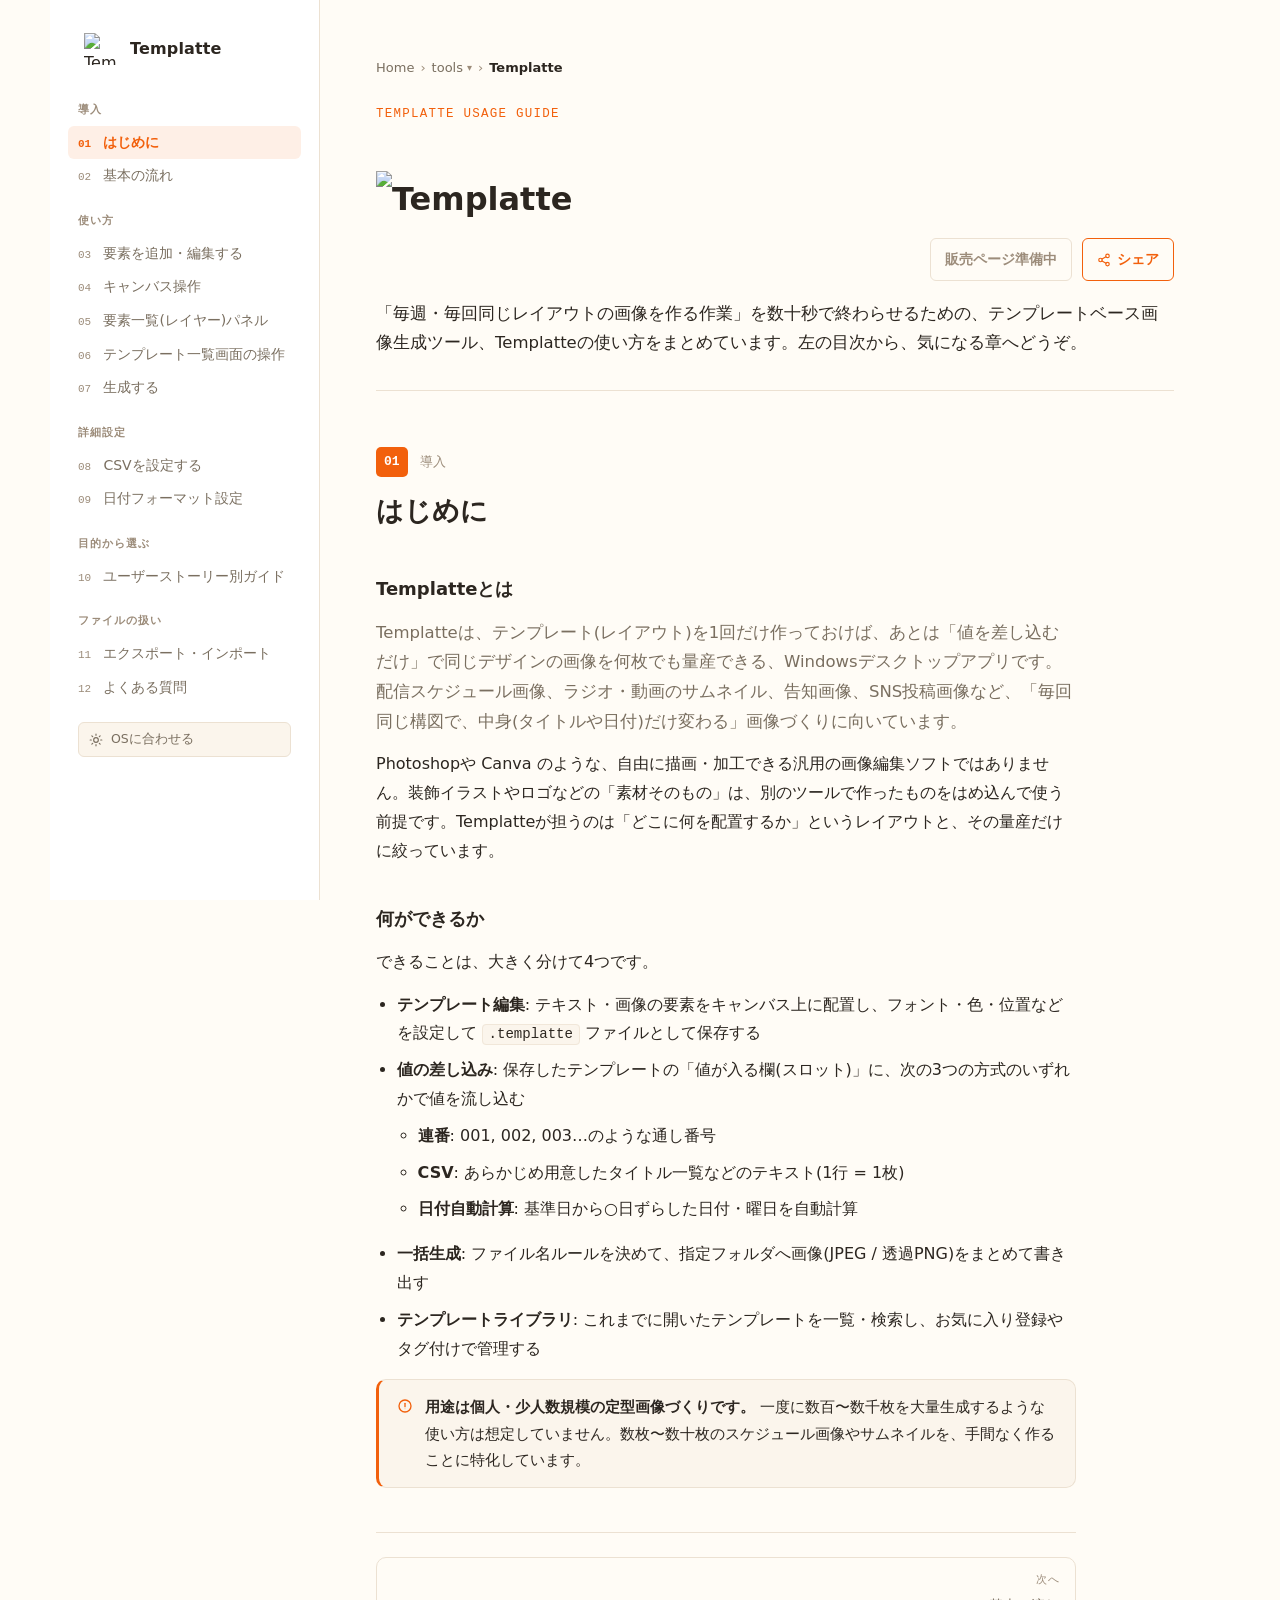
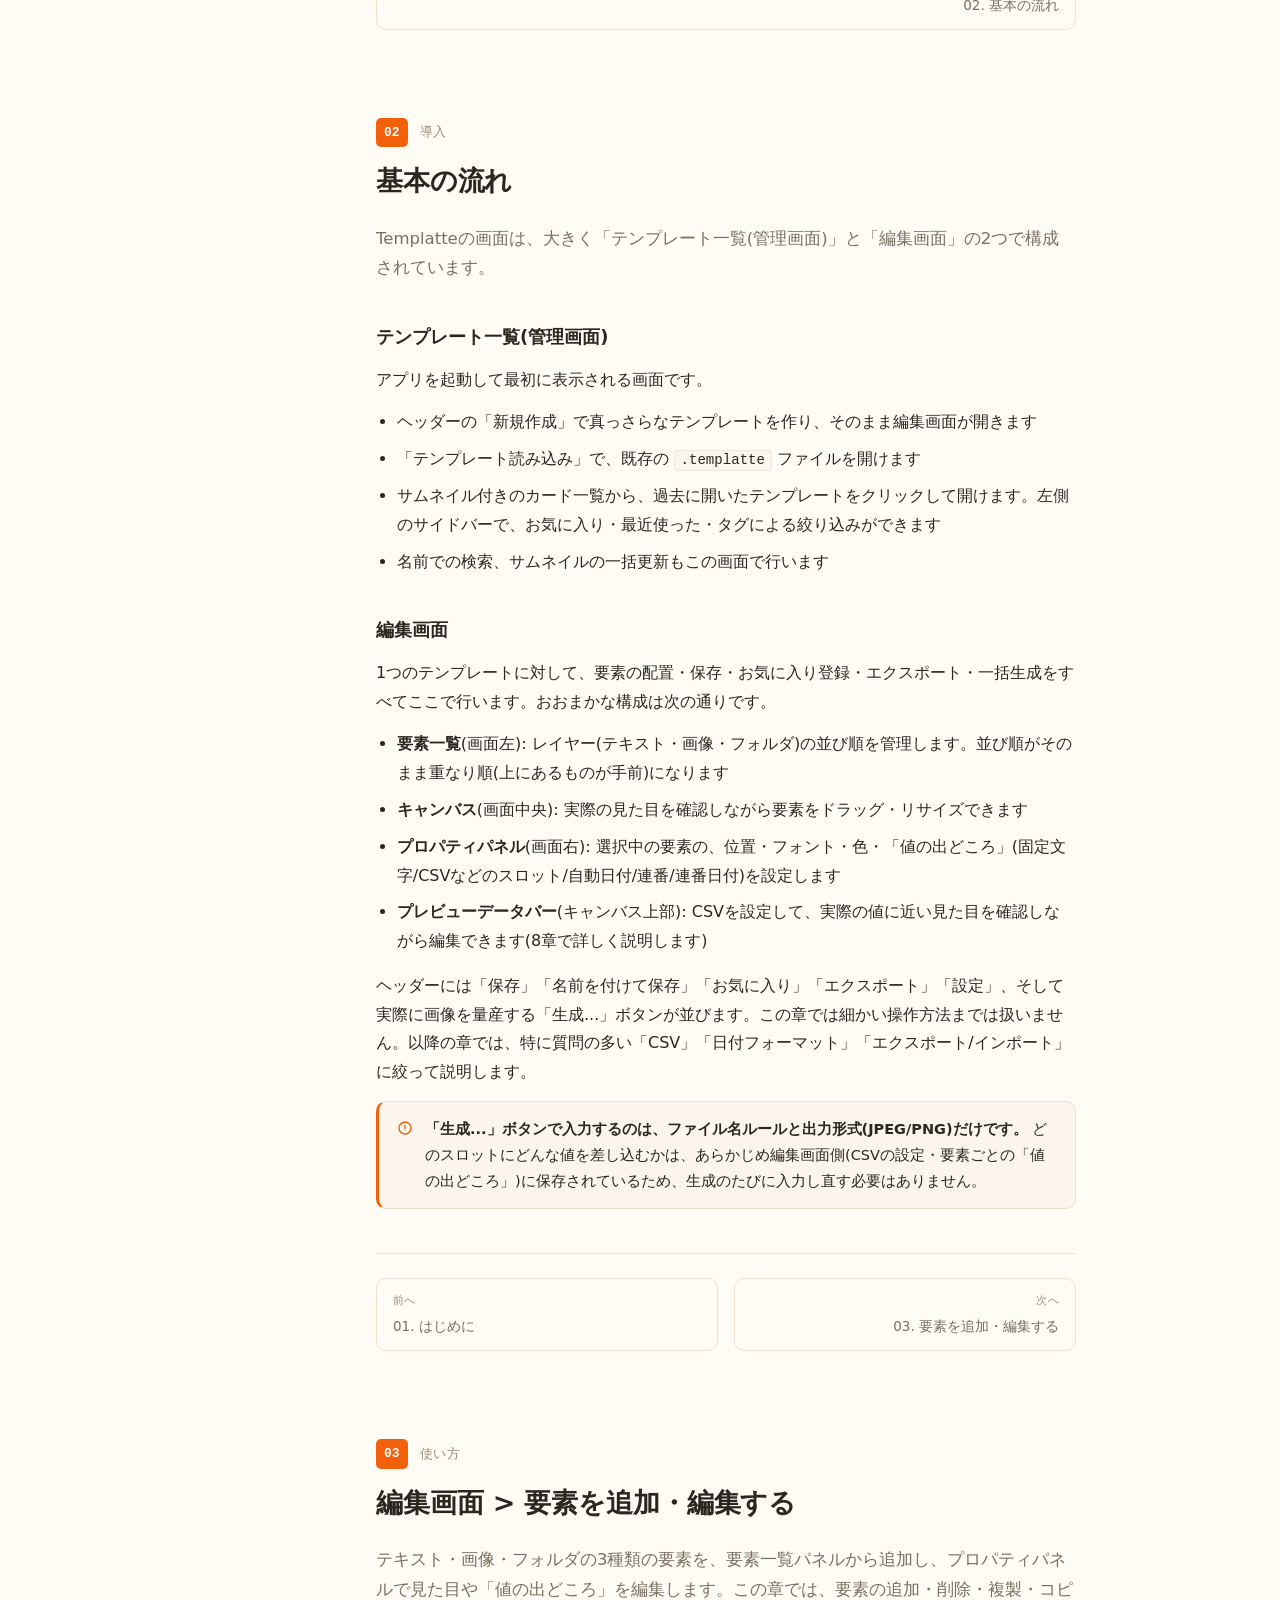
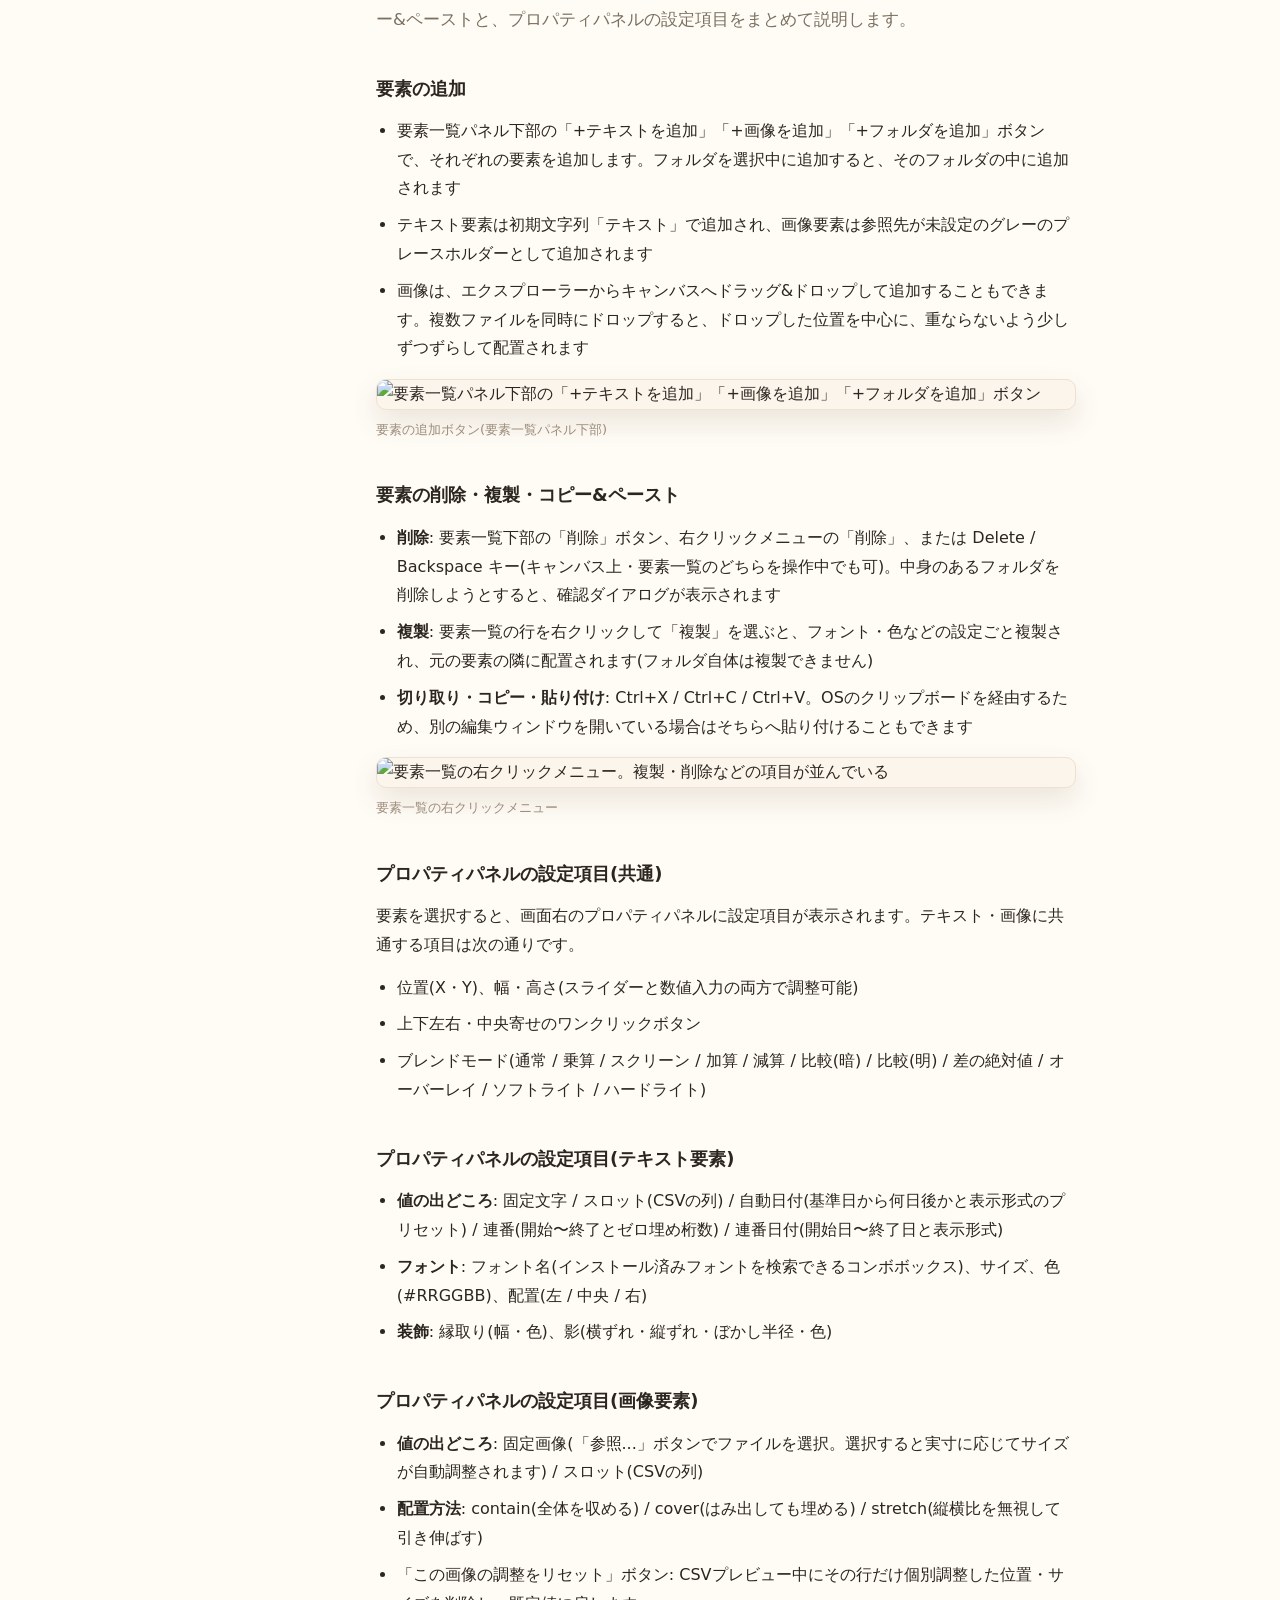
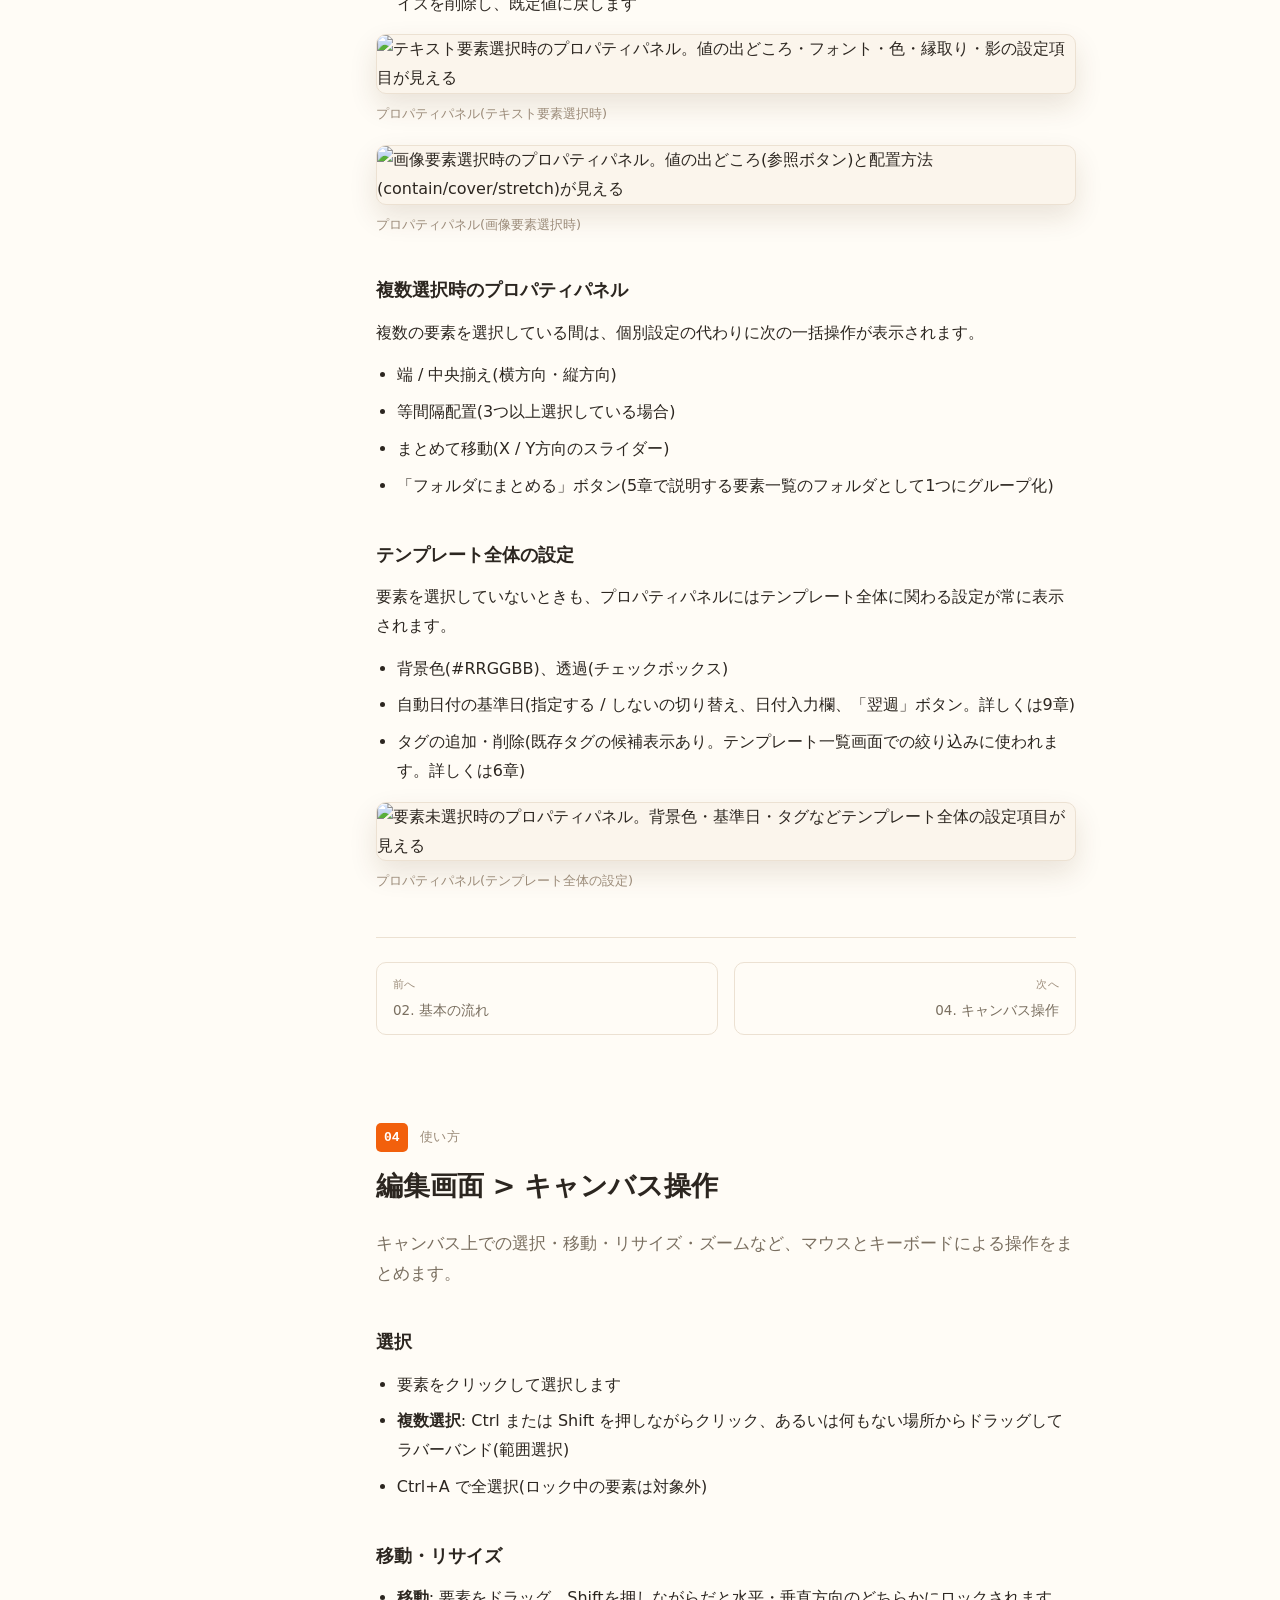
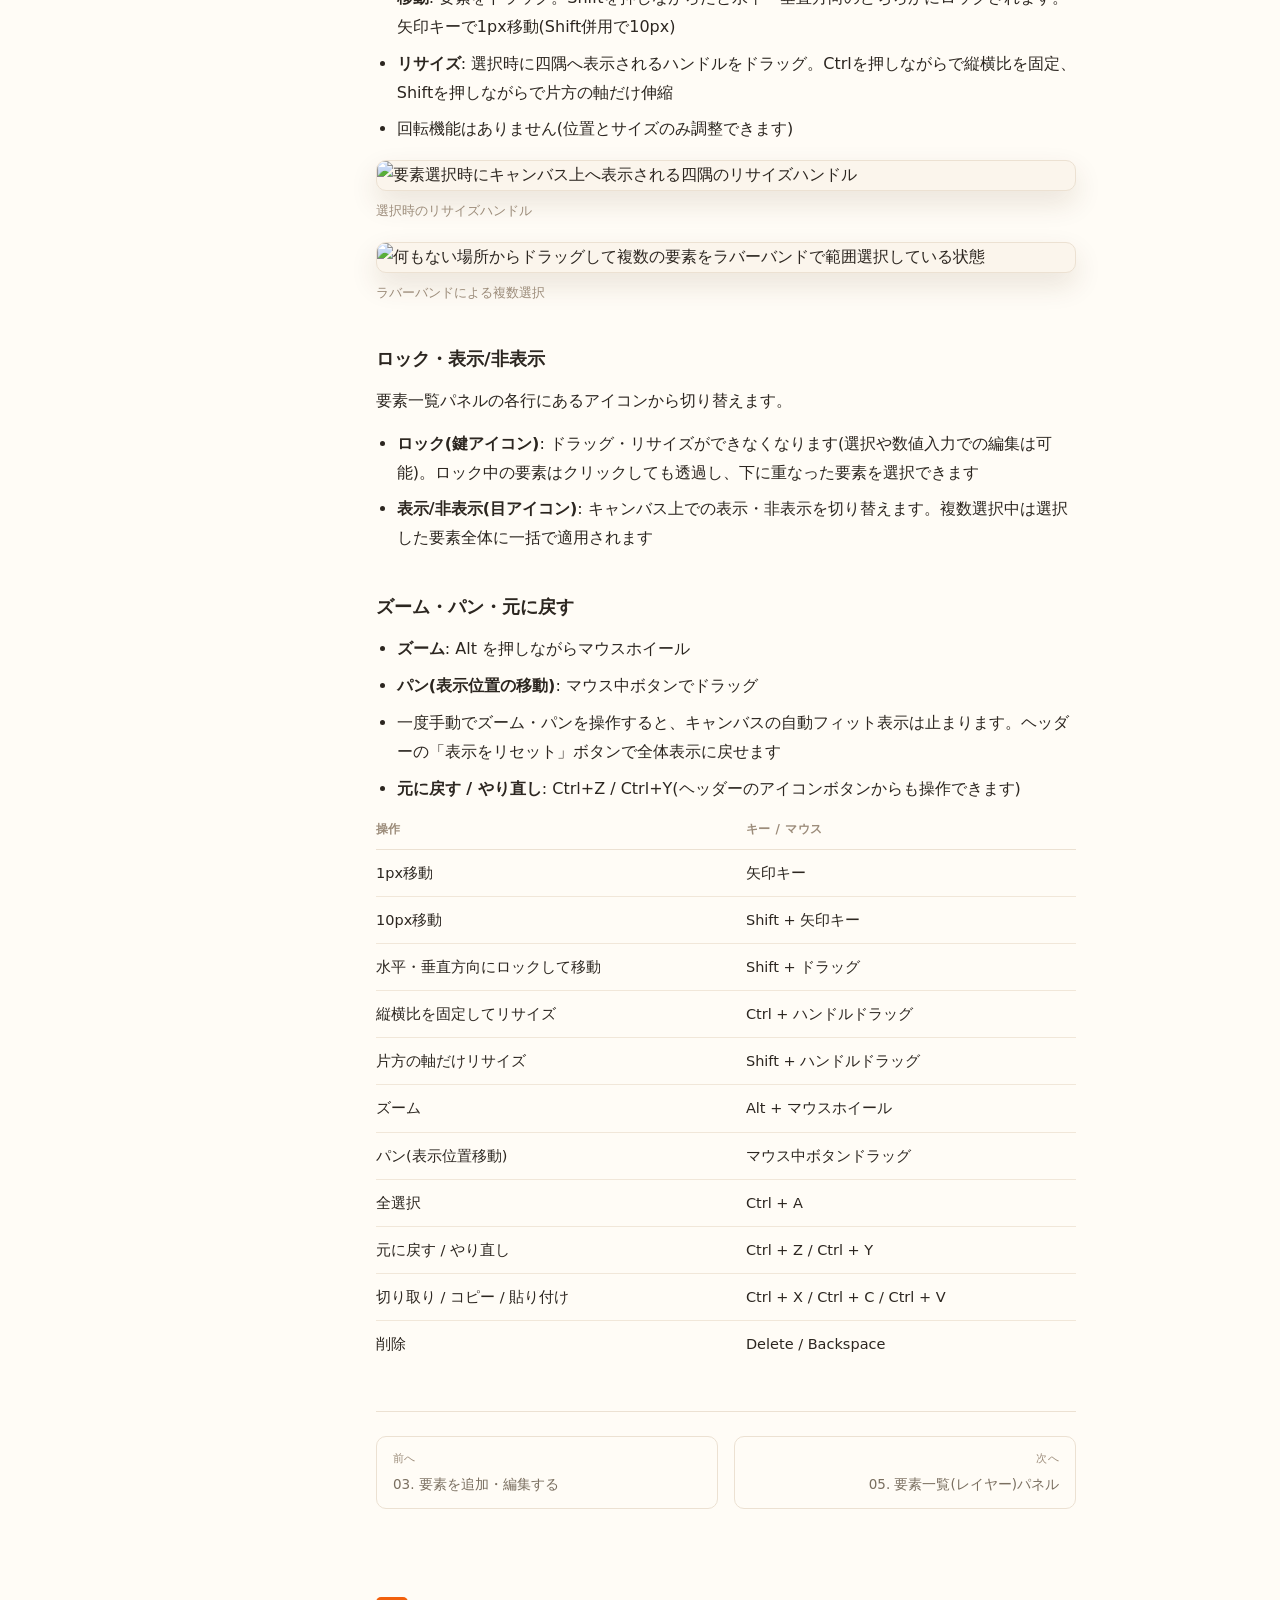
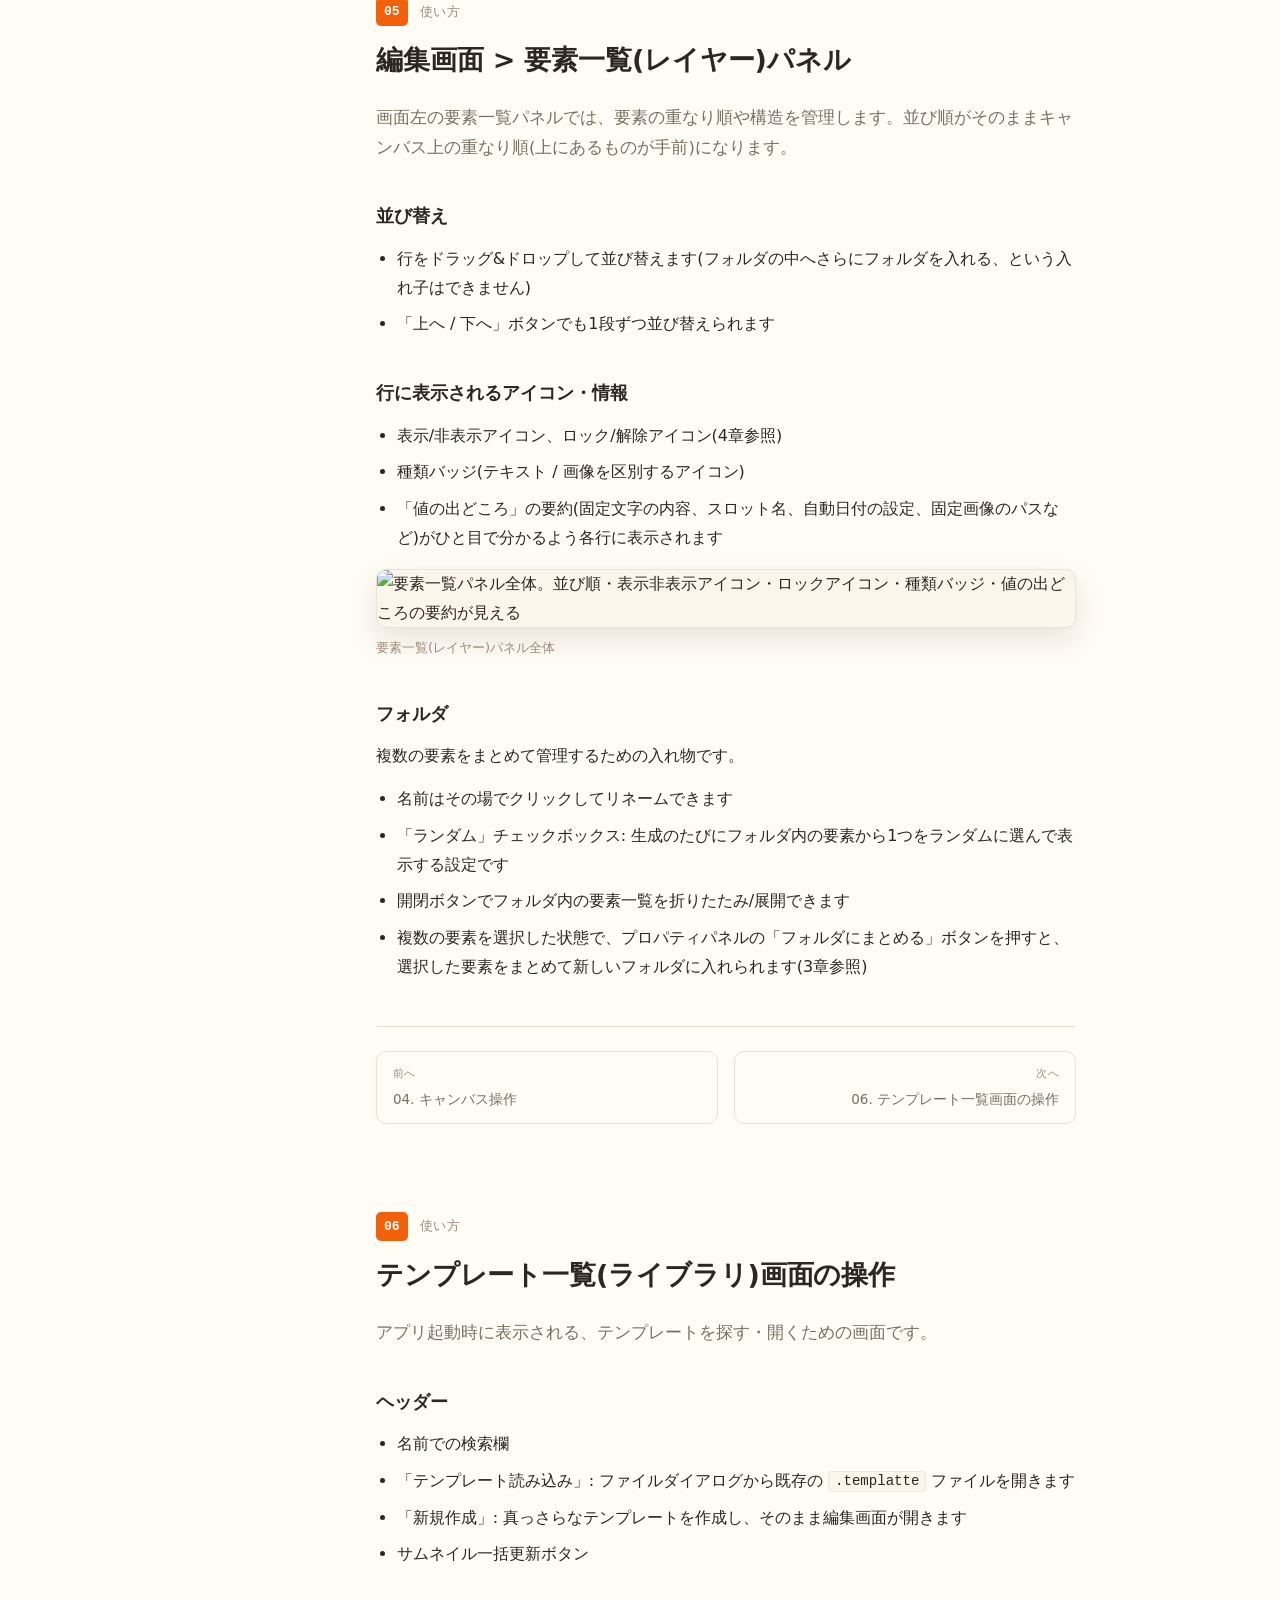
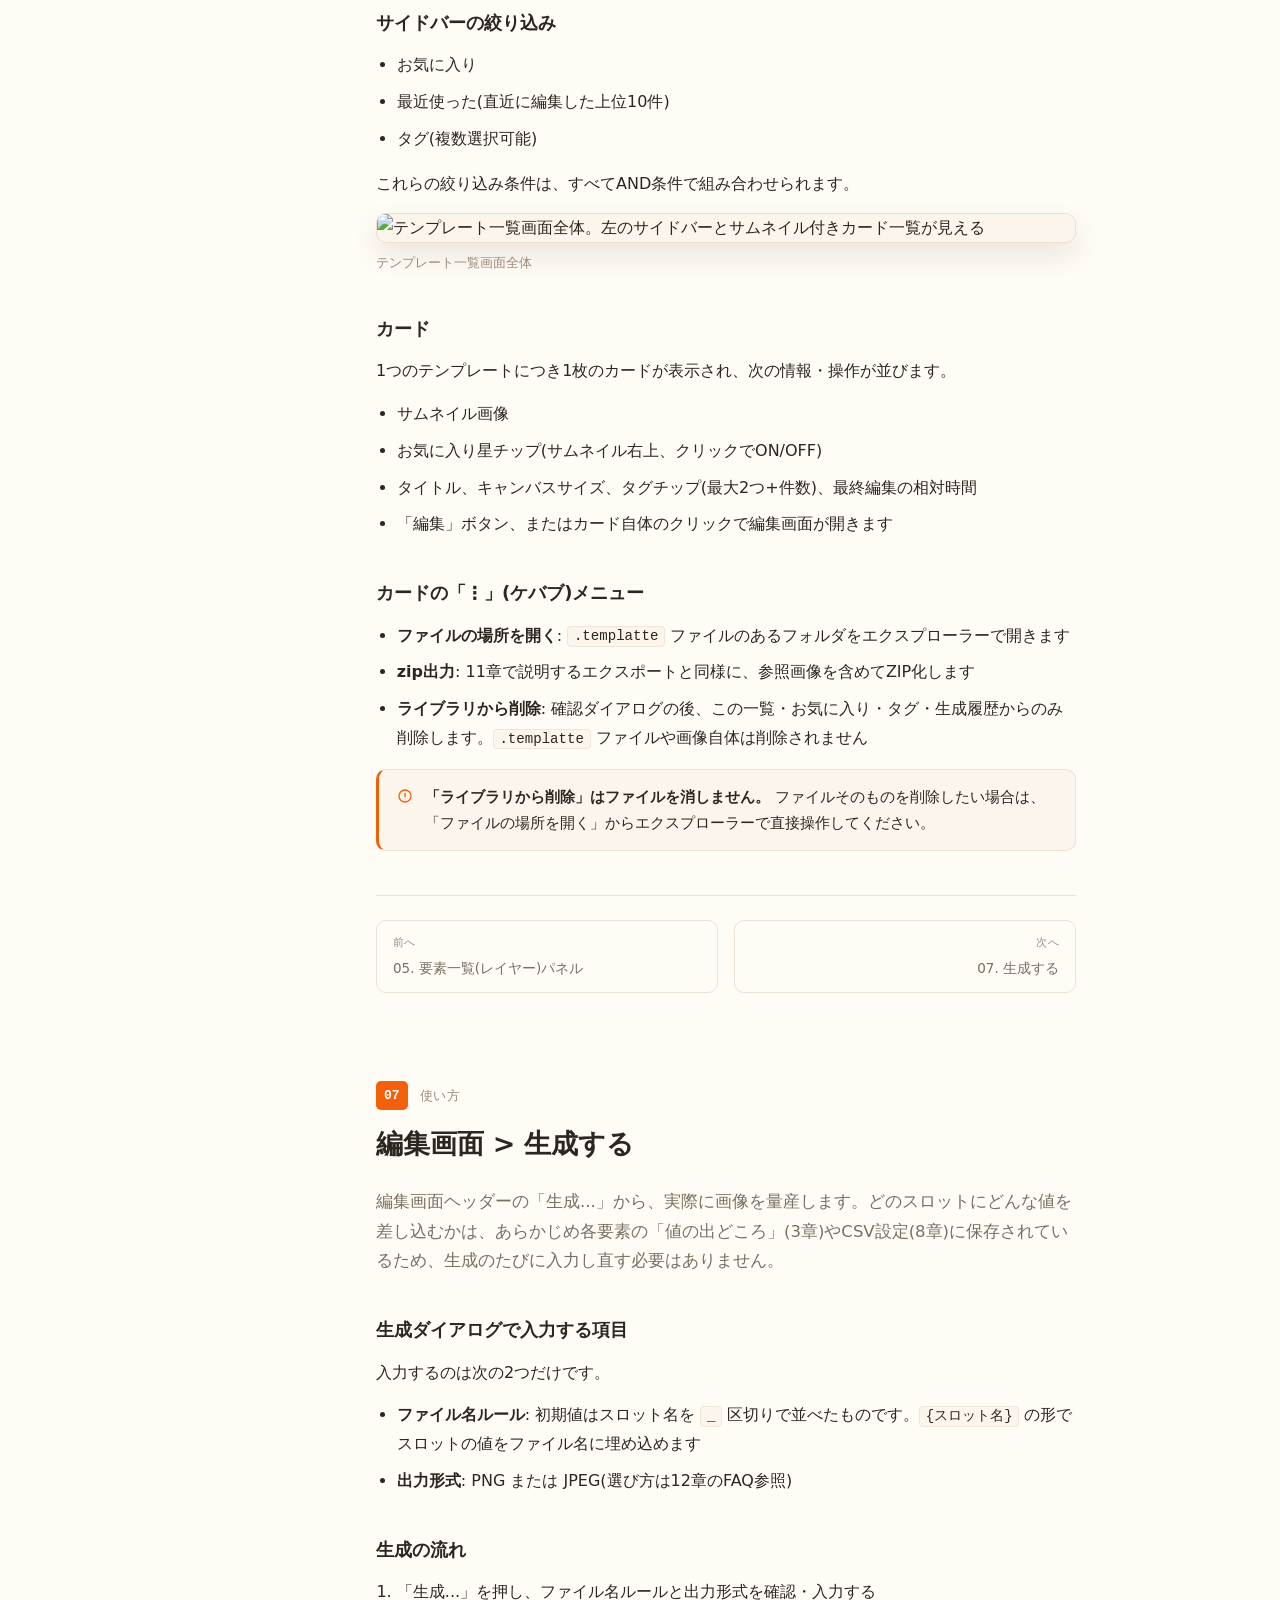
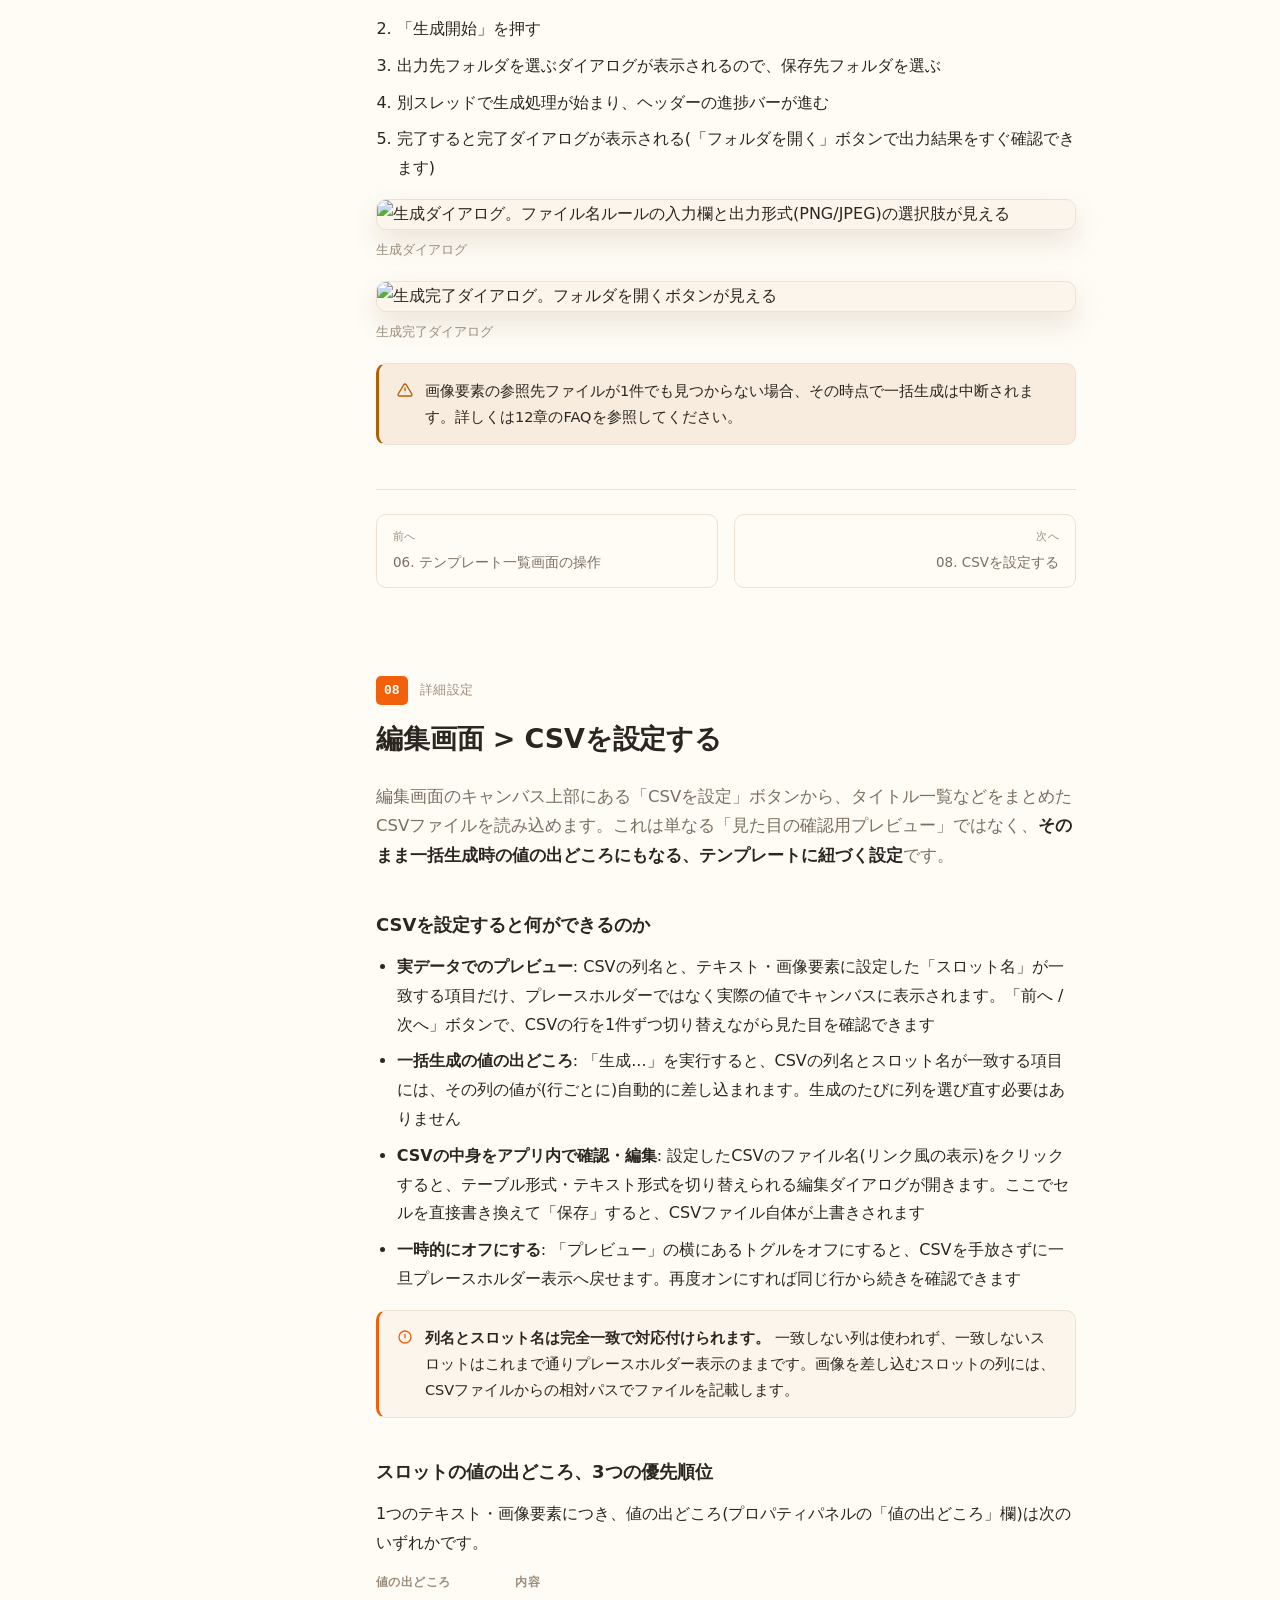
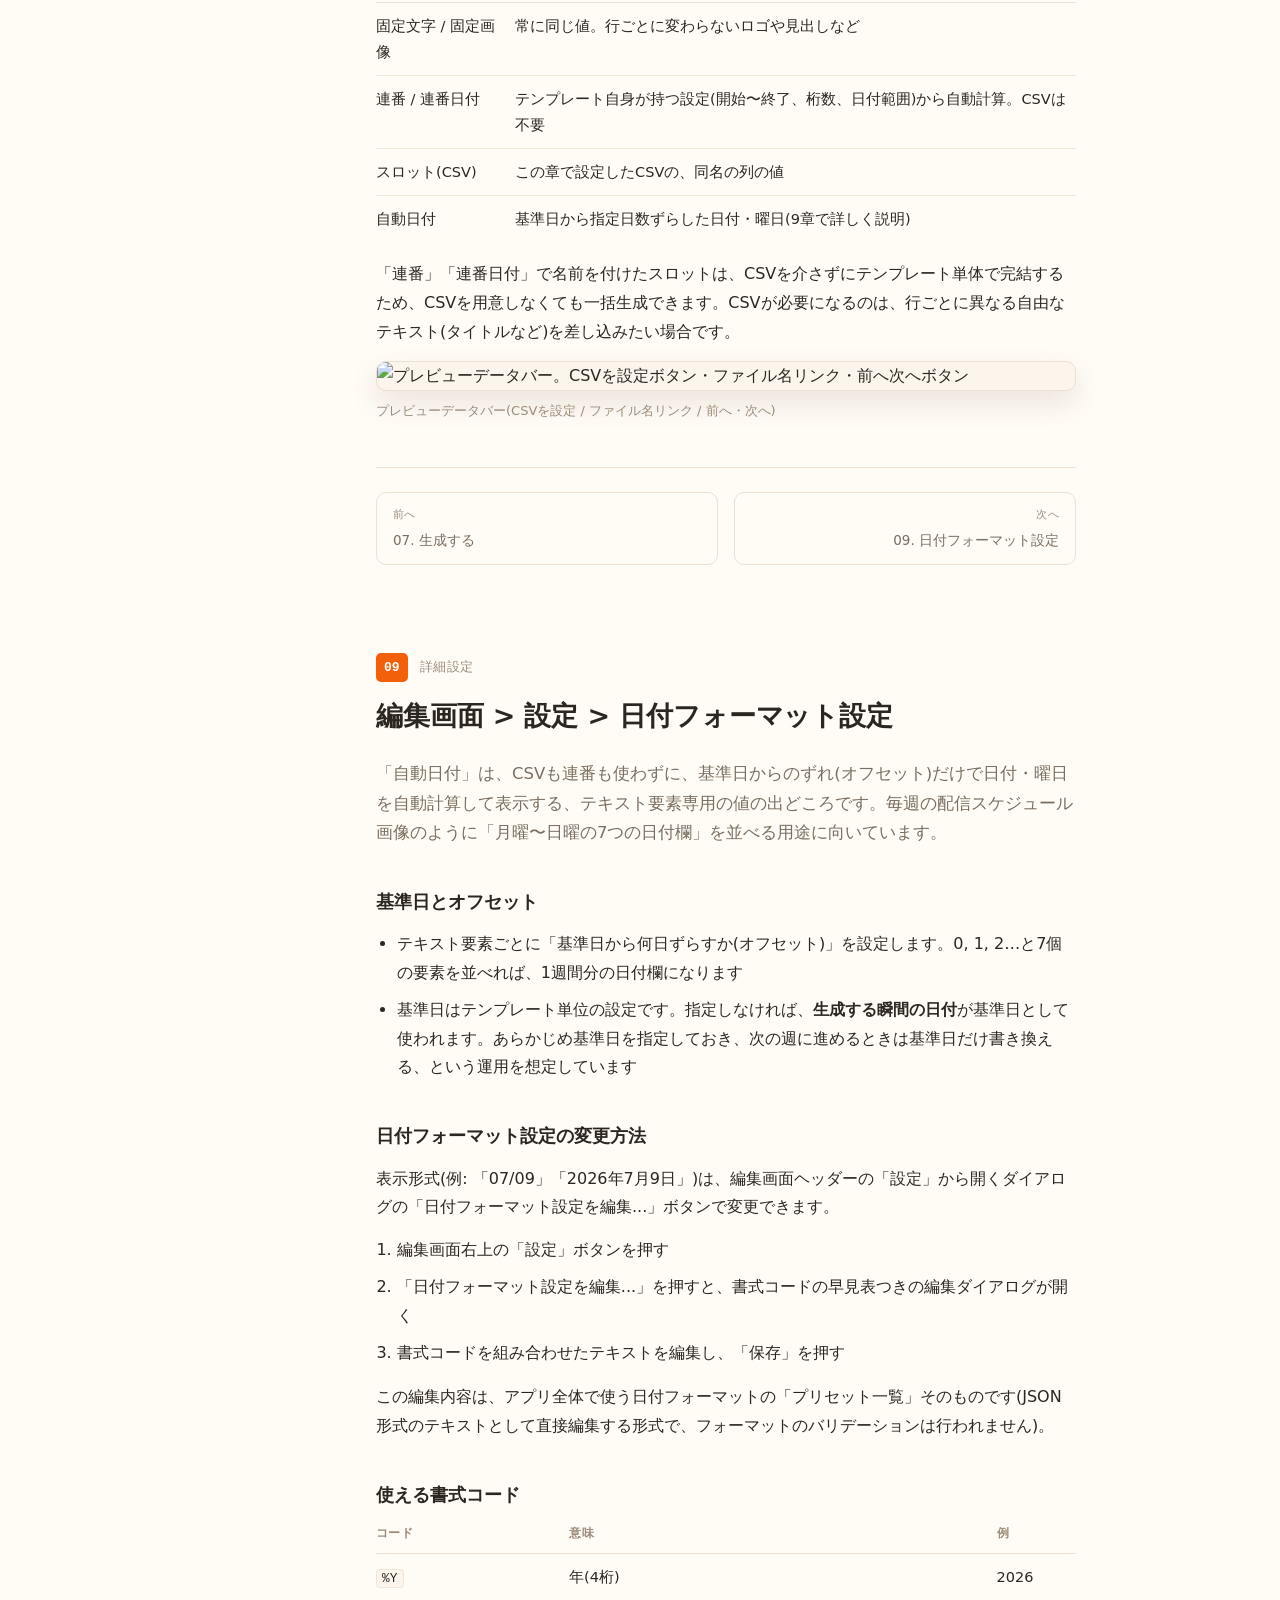
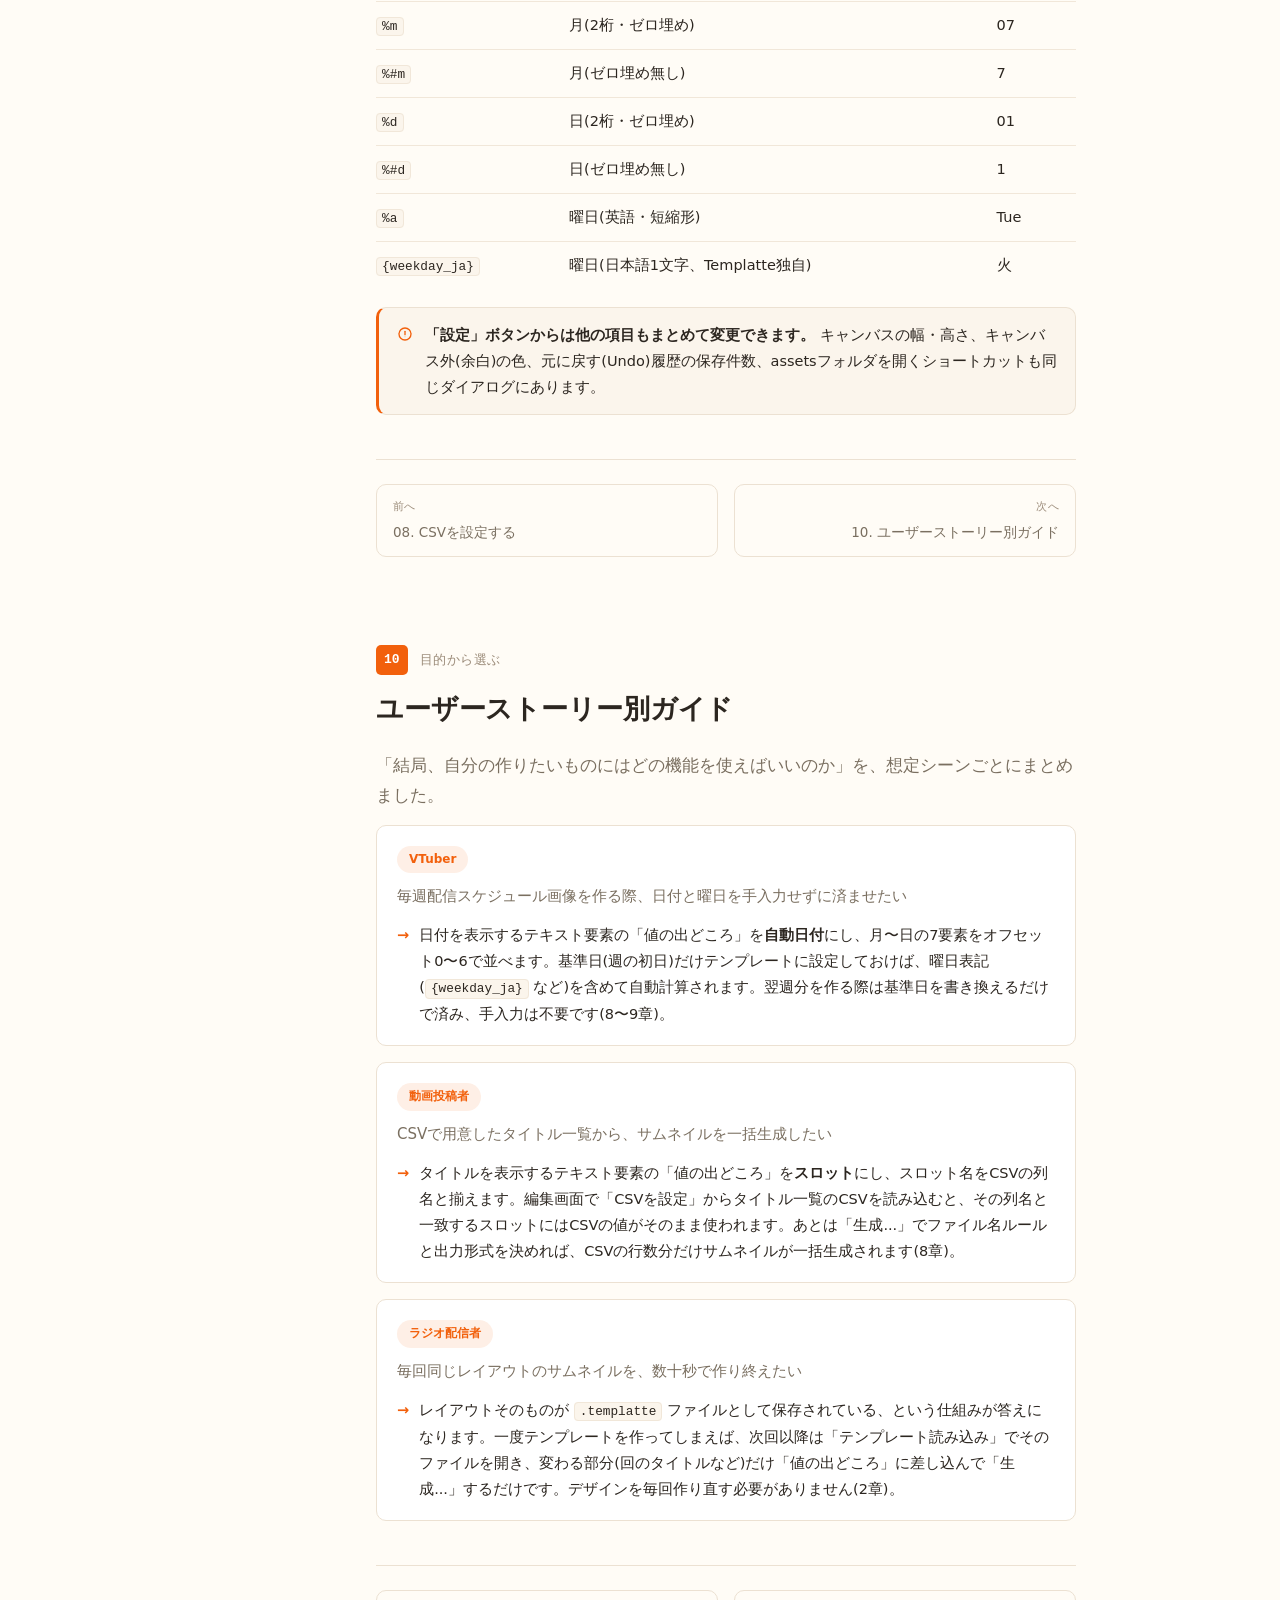
==== Templatte/Templatte.html @ 1b4dc916 "Merge branch 'main' of https://github.com/manachitose/docs" ====
<!DOCTYPE html>
<html lang="ja">
<head>
<meta charset="UTF-8">
<meta name="viewport" content="width=device-width, initial-scale=1.0">
<title>Templatte 使い方ガイド</title>
<link rel="icon" href="icons/Templatte_ico.ico" type="image/x-icon">
<!-- ============================================================
     meta情報（ここに検索・SNSシェア用の情報を書き込む）
     - content="" の中身を埋めるだけでOK
     - og:image / twitter:image には絶対URL（https://...）を指定する
     ============================================================ -->
<meta name="description" content="「毎週・毎回同じレイアウトの画像を作る作業」を数十秒で終わらせるための、テンプレートベース画像生成ツール、Templatteの使い方">
<meta property="og:type" content="website">
<meta property="og:title" content="Templatte 使い方ガイド">
<meta property="og:description" content="「毎週・毎回同じレイアウトの画像を作る作業」を数十秒で終わらせるための、テンプレートベース画像生成ツール、Templatteの使い方">
<meta property="og:image" content="https://manachitose.github.io/Templatte/icons/Templatte_og_image.jpg">
<meta property="og:url" content="https://manachitose.github.io/Templatte/Templatte.html">
<meta property="og:site_name" content="Templatte 使い方ガイド">
<meta name="twitter:card" content="summary_large_image">
<meta name="twitter:title" content="Templatte 使い方ガイド">
<meta name="twitter:description" content="「毎週・毎回同じレイアウトの画像を作る作業」を数十秒で終わらせるための、テンプレートベース画像生成ツール、Templatteの使い方">
<meta name="twitter:image" content="https://manachitose.github.io/Templatte/icons/Templatte_og_image.jpg">
<link rel="stylesheet" href="Templatte.css">
</head>
<body>

<div id="progress"></div>

<button class="nav-toggle" id="navToggle" type="button" aria-label="目次を開く">
  <svg width="16" height="16" viewBox="0 0 24 24" fill="none" stroke="currentColor" stroke-width="2" stroke-linecap="round"><line x1="4" y1="7" x2="20" y2="7"/><line x1="4" y1="12" x2="20" y2="12"/><line x1="4" y1="17" x2="20" y2="17"/></svg>
  目次
</button>
<div class="sidebar-scrim" id="scrim"></div>

<div class="layout">
  <aside class="sidebar" id="sidebar">
    <div class="brand">
      <span class="brand-logo">
        <img src="icons/Templatte.svg" alt="Templatte" style="width: 32px; height: 32px;">
      </span>
      <span class="brand-name">Templatte</span>
    </div>

    <nav>
      <div class="nav-group">
        <div class="nav-group-label">導入</div>
        <a class="nav-link" href="#ch01"><span class="num">01</span>はじめに</a>
        <a class="nav-link" href="#ch02"><span class="num">02</span>基本の流れ</a>
      </div>
      <div class="nav-group">
        <div class="nav-group-label">使い方</div>
        <a class="nav-link" href="#ch03"><span class="num">03</span>要素を追加・編集する</a>
        <a class="nav-link" href="#ch04"><span class="num">04</span>キャンバス操作</a>
        <a class="nav-link" href="#ch05"><span class="num">05</span>要素一覧(レイヤー)パネル</a>
        <a class="nav-link" href="#ch06"><span class="num">06</span>テンプレート一覧画面の操作</a>
        <a class="nav-link" href="#ch07"><span class="num">07</span>生成する</a>
      </div>
      <div class="nav-group">
        <div class="nav-group-label">詳細設定</div>
        <a class="nav-link" href="#ch08"><span class="num">08</span>CSVを設定する</a>
        <a class="nav-link" href="#ch09"><span class="num">09</span>日付フォーマット設定</a>
      </div>
      <div class="nav-group">
        <div class="nav-group-label">目的から選ぶ</div>
        <a class="nav-link" href="#ch10"><span class="num">10</span>ユーザーストーリー別ガイド</a>
      </div>
      <div class="nav-group">
        <div class="nav-group-label">ファイルの扱い</div>
        <a class="nav-link" href="#ch11"><span class="num">11</span>エクスポート・インポート</a>
        <a class="nav-link" href="#ch12"><span class="num">12</span>よくある質問</a>
      </div>
    </nav>
    <button class="theme-toggle" id="themeToggle" type="button">
      <svg id="themeIcon" width="14" height="14" viewBox="0 0 24 24" fill="none" stroke="currentColor" stroke-width="2" stroke-linecap="round" stroke-linejoin="round"><circle cx="12" cy="12" r="4"/><path d="M12 2v2M12 20v2M4.9 4.9l1.4 1.4M17.7 17.7l1.4 1.4M2 12h2M20 12h2M4.9 19.1l1.4-1.4M17.7 6.3l1.4-1.4"/></svg>
      <span id="themeLabel">表示テーマを切り替え</span>
    </button>
  </aside>

  <main class="content">
    <nav class="breadcrumb" aria-label="パンくずリスト">
      <a class="breadcrumb-link" href="../index.html">Home</a>
      <span class="breadcrumb-sep">›</span>
      <details class="breadcrumb-dropdown" id="toolsDropdown">
        <summary class="breadcrumb-link">tools</summary>
        <ul class="breadcrumb-menu">
          <li><a href="../TokiSync/TokiSync.html">TokiSync</a></li>
          <li><a href="../Templatte/Templatte.html" aria-current="page">Templatte</a></li>
        </ul>
      </details>
      <span class="breadcrumb-sep">›</span>
      <span class="breadcrumb-current">Templatte</span>
    </nav>

    <header class="doc-header">
      <p class="doc-eyebrow">Templatte Usage Guide</p>
      <h1 class="doc-title"><img src="icons/Templatte_文字入り.svg" alt="Templatte" style="width: 100%;"></h1>
      <div class="doc-header-actions">
        <span class="doc-store-link is-disabled">販売ページ準備中</span>
        <div class="share-widget">
          <button class="share-btn" id="shareBtn" type="button" aria-haspopup="true" aria-expanded="false">
            <svg width="14" height="14" viewBox="0 0 24 24" fill="none" stroke="currentColor" stroke-width="2" stroke-linecap="round" stroke-linejoin="round"><circle cx="18" cy="5" r="3"/><circle cx="6" cy="12" r="3"/><circle cx="18" cy="19" r="3"/><line x1="8.59" y1="13.51" x2="15.42" y2="17.49"/><line x1="15.41" y1="6.51" x2="8.59" y2="10.49"/></svg>
            <span>シェア</span>
          </button>
          <div class="share-menu" id="shareMenu" hidden>
            <a class="share-menu-item" id="shareTwitter" href="#" target="_blank" rel="noopener">Xでポストする</a>
            <button class="share-menu-item" id="shareCopy" type="button">リンクをコピーする</button>
          </div>
        </div>
      </div>
      <p class="doc-lede">「毎週・毎回同じレイアウトの画像を作る作業」を数十秒で終わらせるための、テンプレートベース画像生成ツール、Templatteの使い方をまとめています。左の目次から、気になる章へどうぞ。</p>
    </header>

    <!-- 01 -->
    <section class="chapter" id="ch01">
      <div class="chapter-kicker"><span class="num">01</span><span class="label">導入</span></div>
      <h2 class="chapter-title">はじめに</h2>

      <h3>Templatteとは</h3>
      <p>Templatteは、テンプレート(レイアウト)を1回だけ作っておけば、あとは「値を差し込むだけ」で同じデザインの画像を何枚でも量産できる、Windowsデスクトップアプリです。配信スケジュール画像、ラジオ・動画のサムネイル、告知画像、SNS投稿画像など、「毎回同じ構図で、中身(タイトルや日付)だけ変わる」画像づくりに向いています。</p>
      <p>Photoshopや Canva のような、自由に描画・加工できる汎用の画像編集ソフトではありません。装飾イラストやロゴなどの「素材そのもの」は、別のツールで作ったものをはめ込んで使う前提です。Templatteが担うのは「どこに何を配置するか」というレイアウトと、その量産だけに絞っています。</p>

      <h3>何ができるか</h3>
      <p>できることは、大きく分けて4つです。</p>
      <ul>
        <li><strong>テンプレート編集</strong>: テキスト・画像の要素をキャンバス上に配置し、フォント・色・位置などを設定して <code>.templatte</code> ファイルとして保存する</li>
        <li><strong>値の差し込み</strong>: 保存したテンプレートの「値が入る欄(スロット)」に、次の3つの方式のいずれかで値を流し込む
          <ul>
            <li><strong>連番</strong>: 001, 002, 003…のような通し番号</li>
            <li><strong>CSV</strong>: あらかじめ用意したタイトル一覧などのテキスト(1行 = 1枚)</li>
            <li><strong>日付自動計算</strong>: 基準日から○日ずらした日付・曜日を自動計算</li>
          </ul>
        </li>
        <li><strong>一括生成</strong>: ファイル名ルールを決めて、指定フォルダへ画像(JPEG / 透過PNG)をまとめて書き出す</li>
        <li><strong>テンプレートライブラリ</strong>: これまでに開いたテンプレートを一覧・検索し、お気に入り登録やタグ付けで管理する</li>
      </ul>

      <div class="callout note">
        <span class="icon"><svg width="16" height="16" viewBox="0 0 24 24" fill="none" stroke="currentColor" stroke-width="2" stroke-linecap="round" stroke-linejoin="round"><circle cx="12" cy="12" r="9"/><line x1="12" y1="8" x2="12" y2="13"/><circle cx="12" cy="16.3" r="0.6" fill="currentColor" stroke="none"/></svg></span>
        <p><strong>用途は個人・少人数規模の定型画像づくりです。</strong> 一度に数百〜数千枚を大量生成するような使い方は想定していません。数枚〜数十枚のスケジュール画像やサムネイルを、手間なく作ることに特化しています。</p>
      </div>

      <div class="chapter-nav">
        <a class="next" href="#ch02"><span class="dir">次へ</span>02. 基本の流れ</a>
      </div>
    </section>

    <!-- 02 -->
    <section class="chapter" id="ch02">
      <div class="chapter-kicker"><span class="num">02</span><span class="label">導入</span></div>
      <h2 class="chapter-title">基本の流れ</h2>
      <p>Templatteの画面は、大きく「テンプレート一覧(管理画面)」と「編集画面」の2つで構成されています。</p>

      <h3>テンプレート一覧(管理画面)</h3>
      <p>アプリを起動して最初に表示される画面です。</p>
      <ul>
        <li>ヘッダーの「新規作成」で真っさらなテンプレートを作り、そのまま編集画面が開きます</li>
        <li>「テンプレート読み込み」で、既存の <code>.templatte</code> ファイルを開けます</li>
        <li>サムネイル付きのカード一覧から、過去に開いたテンプレートをクリックして開けます。左側のサイドバーで、お気に入り・最近使った・タグによる絞り込みができます</li>
        <li>名前での検索、サムネイルの一括更新もこの画面で行います</li>
      </ul>

      <h3>編集画面</h3>
      <p>1つのテンプレートに対して、要素の配置・保存・お気に入り登録・エクスポート・一括生成をすべてここで行います。おおまかな構成は次の通りです。</p>
      <ul>
        <li><strong>要素一覧</strong>(画面左): レイヤー(テキスト・画像・フォルダ)の並び順を管理します。並び順がそのまま重なり順(上にあるものが手前)になります</li>
        <li><strong>キャンバス</strong>(画面中央): 実際の見た目を確認しながら要素をドラッグ・リサイズできます</li>
        <li><strong>プロパティパネル</strong>(画面右): 選択中の要素の、位置・フォント・色・「値の出どころ」(固定文字/CSVなどのスロット/自動日付/連番/連番日付)を設定します</li>
        <li><strong>プレビューデータバー</strong>(キャンバス上部): CSVを設定して、実際の値に近い見た目を確認しながら編集できます(8章で詳しく説明します)</li>
      </ul>
      <p>ヘッダーには「保存」「名前を付けて保存」「お気に入り」「エクスポート」「設定」、そして実際に画像を量産する「生成...」ボタンが並びます。この章では細かい操作方法までは扱いません。以降の章では、特に質問の多い「CSV」「日付フォーマット」「エクスポート/インポート」に絞って説明します。</p>

      <div class="callout note">
        <span class="icon"><svg width="16" height="16" viewBox="0 0 24 24" fill="none" stroke="currentColor" stroke-width="2" stroke-linecap="round" stroke-linejoin="round"><circle cx="12" cy="12" r="9"/><line x1="12" y1="8" x2="12" y2="13"/><circle cx="12" cy="16.3" r="0.6" fill="currentColor" stroke="none"/></svg></span>
        <p><strong>「生成...」ボタンで入力するのは、ファイル名ルールと出力形式(JPEG/PNG)だけです。</strong> どのスロットにどんな値を差し込むかは、あらかじめ編集画面側(CSVの設定・要素ごとの「値の出どころ」)に保存されているため、生成のたびに入力し直す必要はありません。</p>
      </div>

      <div class="chapter-nav">
        <a class="prev" href="#ch01"><span class="dir">前へ</span>01. はじめに</a>
        <a class="next" href="#ch03"><span class="dir">次へ</span>03. 要素を追加・編集する</a>
      </div>
    </section>

    <!-- 03 -->
    <section class="chapter" id="ch03">
      <div class="chapter-kicker"><span class="num">03</span><span class="label">使い方</span></div>
      <h2 class="chapter-title">編集画面 &gt; 要素を追加・編集する</h2>
      <p>テキスト・画像・フォルダの3種類の要素を、要素一覧パネルから追加し、プロパティパネルで見た目や「値の出どころ」を編集します。この章では、要素の追加・削除・複製・コピー&amp;ペーストと、プロパティパネルの設定項目をまとめて説明します。</p>

      <h3>要素の追加</h3>
      <ul>
        <li>要素一覧パネル下部の「+テキストを追加」「+画像を追加」「+フォルダを追加」ボタンで、それぞれの要素を追加します。フォルダを選択中に追加すると、そのフォルダの中に追加されます</li>
        <li>テキスト要素は初期文字列「テキスト」で追加され、画像要素は参照先が未設定のグレーのプレースホルダーとして追加されます</li>
        <li>画像は、エクスプローラーからキャンバスへドラッグ&amp;ドロップして追加することもできます。複数ファイルを同時にドロップすると、ドロップした位置を中心に、重ならないよう少しずつずらして配置されます</li>
      </ul>

      <figure class="screenshot">
        <img src="screenshots/ch03-add-buttons.jpg" alt="要素一覧パネル下部の「+テキストを追加」「+画像を追加」「+フォルダを追加」ボタン">
        <figcaption>要素の追加ボタン(要素一覧パネル下部)</figcaption>
      </figure>

      <h3>要素の削除・複製・コピー&amp;ペースト</h3>
      <ul>
        <li><strong>削除</strong>: 要素一覧下部の「削除」ボタン、右クリックメニューの「削除」、または Delete / Backspace キー(キャンバス上・要素一覧のどちらを操作中でも可)。中身のあるフォルダを削除しようとすると、確認ダイアログが表示されます</li>
        <li><strong>複製</strong>: 要素一覧の行を右クリックして「複製」を選ぶと、フォント・色などの設定ごと複製され、元の要素の隣に配置されます(フォルダ自体は複製できません)</li>
        <li><strong>切り取り・コピー・貼り付け</strong>: Ctrl+X / Ctrl+C / Ctrl+V。OSのクリップボードを経由するため、別の編集ウィンドウを開いている場合はそちらへ貼り付けることもできます</li>
      </ul>

      <figure class="screenshot">
        <img src="screenshots/ch03-context-menu.jpg" alt="要素一覧の右クリックメニュー。複製・削除などの項目が並んでいる">
        <figcaption>要素一覧の右クリックメニュー</figcaption>
      </figure>

      <h3>プロパティパネルの設定項目(共通)</h3>
      <p>要素を選択すると、画面右のプロパティパネルに設定項目が表示されます。テキスト・画像に共通する項目は次の通りです。</p>
      <ul>
        <li>位置(X・Y)、幅・高さ(スライダーと数値入力の両方で調整可能)</li>
        <li>上下左右・中央寄せのワンクリックボタン</li>
        <li>ブレンドモード(通常 / 乗算 / スクリーン / 加算 / 減算 / 比較(暗) / 比較(明) / 差の絶対値 / オーバーレイ / ソフトライト / ハードライト)</li>
      </ul>

      <h3>プロパティパネルの設定項目(テキスト要素)</h3>
      <ul>
        <li><strong>値の出どころ</strong>: 固定文字 / スロット(CSVの列) / 自動日付(基準日から何日後かと表示形式のプリセット) / 連番(開始〜終了とゼロ埋め桁数) / 連番日付(開始日〜終了日と表示形式)</li>
        <li><strong>フォント</strong>: フォント名(インストール済みフォントを検索できるコンボボックス)、サイズ、色(#RRGGBB)、配置(左 / 中央 / 右)</li>
        <li><strong>装飾</strong>: 縁取り(幅・色)、影(横ずれ・縦ずれ・ぼかし半径・色)</li>
      </ul>

      <h3>プロパティパネルの設定項目(画像要素)</h3>
      <ul>
        <li><strong>値の出どころ</strong>: 固定画像(「参照...」ボタンでファイルを選択。選択すると実寸に応じてサイズが自動調整されます) / スロット(CSVの列)</li>
        <li><strong>配置方法</strong>: contain(全体を収める) / cover(はみ出しても埋める) / stretch(縦横比を無視して引き伸ばす)</li>
        <li>「この画像の調整をリセット」ボタン: CSVプレビュー中にその行だけ個別調整した位置・サイズを削除し、既定値に戻します</li>
      </ul>

      <figure class="screenshot">
        <img src="screenshots/ch03-properties-text.jpg" alt="テキスト要素選択時のプロパティパネル。値の出どころ・フォント・色・縁取り・影の設定項目が見える">
        <figcaption>プロパティパネル(テキスト要素選択時)</figcaption>
      </figure>
      <figure class="screenshot">
        <img src="screenshots/ch03-properties-image.jpg" alt="画像要素選択時のプロパティパネル。値の出どころ(参照ボタン)と配置方法(contain/cover/stretch)が見える">
        <figcaption>プロパティパネル(画像要素選択時)</figcaption>
      </figure>

      <h3>複数選択時のプロパティパネル</h3>
      <p>複数の要素を選択している間は、個別設定の代わりに次の一括操作が表示されます。</p>
      <ul>
        <li>端 / 中央揃え(横方向・縦方向)</li>
        <li>等間隔配置(3つ以上選択している場合)</li>
        <li>まとめて移動(X / Y方向のスライダー)</li>
        <li>「フォルダにまとめる」ボタン(5章で説明する要素一覧のフォルダとして1つにグループ化)</li>
      </ul>

      <h3>テンプレート全体の設定</h3>
      <p>要素を選択していないときも、プロパティパネルにはテンプレート全体に関わる設定が常に表示されます。</p>
      <ul>
        <li>背景色(#RRGGBB)、透過(チェックボックス)</li>
        <li>自動日付の基準日(指定する / しないの切り替え、日付入力欄、「翌週」ボタン。詳しくは9章)</li>
        <li>タグの追加・削除(既存タグの候補表示あり。テンプレート一覧画面での絞り込みに使われます。詳しくは6章)</li>
      </ul>

      <figure class="screenshot">
        <img src="screenshots/ch03-template-settings.jpg" alt="要素未選択時のプロパティパネル。背景色・基準日・タグなどテンプレート全体の設定項目が見える">
        <figcaption>プロパティパネル(テンプレート全体の設定)</figcaption>
      </figure>

      <div class="chapter-nav">
        <a class="prev" href="#ch02"><span class="dir">前へ</span>02. 基本の流れ</a>
        <a class="next" href="#ch04"><span class="dir">次へ</span>04. キャンバス操作</a>
      </div>
    </section>

    <!-- 04 -->
    <section class="chapter" id="ch04">
      <div class="chapter-kicker"><span class="num">04</span><span class="label">使い方</span></div>
      <h2 class="chapter-title">編集画面 &gt; キャンバス操作</h2>
      <p>キャンバス上での選択・移動・リサイズ・ズームなど、マウスとキーボードによる操作をまとめます。</p>

      <h3>選択</h3>
      <ul>
        <li>要素をクリックして選択します</li>
        <li><strong>複数選択</strong>: Ctrl または Shift を押しながらクリック、あるいは何もない場所からドラッグしてラバーバンド(範囲選択)</li>
        <li>Ctrl+A で全選択(ロック中の要素は対象外)</li>
      </ul>

      <h3>移動・リサイズ</h3>
      <ul>
        <li><strong>移動</strong>: 要素をドラッグ。Shiftを押しながらだと水平・垂直方向のどちらかにロックされます。矢印キーで1px移動(Shift併用で10px)</li>
        <li><strong>リサイズ</strong>: 選択時に四隅へ表示されるハンドルをドラッグ。Ctrlを押しながらで縦横比を固定、Shiftを押しながらで片方の軸だけ伸縮</li>
        <li>回転機能はありません(位置とサイズのみ調整できます)</li>
      </ul>

      <figure class="screenshot">
        <img src="screenshots/ch04-resize-handles.jpg" alt="要素選択時にキャンバス上へ表示される四隅のリサイズハンドル">
        <figcaption>選択時のリサイズハンドル</figcaption>
      </figure>
      <figure class="screenshot">
        <img src="screenshots/ch04-multi-select.jpg" alt="何もない場所からドラッグして複数の要素をラバーバンドで範囲選択している状態">
        <figcaption>ラバーバンドによる複数選択</figcaption>
      </figure>

      <h3>ロック・表示/非表示</h3>
      <p>要素一覧パネルの各行にあるアイコンから切り替えます。</p>
      <ul>
        <li><strong>ロック(鍵アイコン)</strong>: ドラッグ・リサイズができなくなります(選択や数値入力での編集は可能)。ロック中の要素はクリックしても透過し、下に重なった要素を選択できます</li>
        <li><strong>表示/非表示(目アイコン)</strong>: キャンバス上での表示・非表示を切り替えます。複数選択中は選択した要素全体に一括で適用されます</li>
      </ul>

      <h3>ズーム・パン・元に戻す</h3>
      <ul>
        <li><strong>ズーム</strong>: Alt を押しながらマウスホイール</li>
        <li><strong>パン(表示位置の移動)</strong>: マウス中ボタンでドラッグ</li>
        <li>一度手動でズーム・パンを操作すると、キャンバスの自動フィット表示は止まります。ヘッダーの「表示をリセット」ボタンで全体表示に戻せます</li>
        <li><strong>元に戻す / やり直し</strong>: Ctrl+Z / Ctrl+Y(ヘッダーのアイコンボタンからも操作できます)</li>
      </ul>

      <table>
        <thead><tr><th>操作</th><th>キー / マウス</th></tr></thead>
        <tbody>
          <tr><td>1px移動</td><td>矢印キー</td></tr>
          <tr><td>10px移動</td><td>Shift + 矢印キー</td></tr>
          <tr><td>水平・垂直方向にロックして移動</td><td>Shift + ドラッグ</td></tr>
          <tr><td>縦横比を固定してリサイズ</td><td>Ctrl + ハンドルドラッグ</td></tr>
          <tr><td>片方の軸だけリサイズ</td><td>Shift + ハンドルドラッグ</td></tr>
          <tr><td>ズーム</td><td>Alt + マウスホイール</td></tr>
          <tr><td>パン(表示位置移動)</td><td>マウス中ボタンドラッグ</td></tr>
          <tr><td>全選択</td><td>Ctrl + A</td></tr>
          <tr><td>元に戻す / やり直し</td><td>Ctrl + Z / Ctrl + Y</td></tr>
          <tr><td>切り取り / コピー / 貼り付け</td><td>Ctrl + X / Ctrl + C / Ctrl + V</td></tr>
          <tr><td>削除</td><td>Delete / Backspace</td></tr>
        </tbody>
      </table>

      <div class="chapter-nav">
        <a class="prev" href="#ch03"><span class="dir">前へ</span>03. 要素を追加・編集する</a>
        <a class="next" href="#ch05"><span class="dir">次へ</span>05. 要素一覧(レイヤー)パネル</a>
      </div>
    </section>

    <!-- 05 -->
    <section class="chapter" id="ch05">
      <div class="chapter-kicker"><span class="num">05</span><span class="label">使い方</span></div>
      <h2 class="chapter-title">編集画面 &gt; 要素一覧(レイヤー)パネル</h2>
      <p>画面左の要素一覧パネルでは、要素の重なり順や構造を管理します。並び順がそのままキャンバス上の重なり順(上にあるものが手前)になります。</p>

      <h3>並び替え</h3>
      <ul>
        <li>行をドラッグ&amp;ドロップして並び替えます(フォルダの中へさらにフォルダを入れる、という入れ子はできません)</li>
        <li>「上へ / 下へ」ボタンでも1段ずつ並び替えられます</li>
      </ul>

      <h3>行に表示されるアイコン・情報</h3>
      <ul>
        <li>表示/非表示アイコン、ロック/解除アイコン(4章参照)</li>
        <li>種類バッジ(テキスト / 画像を区別するアイコン)</li>
        <li>「値の出どころ」の要約(固定文字の内容、スロット名、自動日付の設定、固定画像のパスなど)がひと目で分かるよう各行に表示されます</li>
      </ul>

      <figure class="screenshot">
        <img src="screenshots/ch05-layer-panel.jpg" alt="要素一覧パネル全体。並び順・表示非表示アイコン・ロックアイコン・種類バッジ・値の出どころの要約が見える">
        <figcaption>要素一覧(レイヤー)パネル全体</figcaption>
      </figure>

      <h3>フォルダ</h3>
      <p>複数の要素をまとめて管理するための入れ物です。</p>
      <ul>
        <li>名前はその場でクリックしてリネームできます</li>
        <li>「ランダム」チェックボックス: 生成のたびにフォルダ内の要素から1つをランダムに選んで表示する設定です</li>
        <li>開閉ボタンでフォルダ内の要素一覧を折りたたみ/展開できます</li>
        <li>複数の要素を選択した状態で、プロパティパネルの「フォルダにまとめる」ボタンを押すと、選択した要素をまとめて新しいフォルダに入れられます(3章参照)</li>
      </ul>

      <div class="chapter-nav">
        <a class="prev" href="#ch04"><span class="dir">前へ</span>04. キャンバス操作</a>
        <a class="next" href="#ch06"><span class="dir">次へ</span>06. テンプレート一覧画面の操作</a>
      </div>
    </section>

    <!-- 06 -->
    <section class="chapter" id="ch06">
      <div class="chapter-kicker"><span class="num">06</span><span class="label">使い方</span></div>
      <h2 class="chapter-title">テンプレート一覧(ライブラリ)画面の操作</h2>
      <p>アプリ起動時に表示される、テンプレートを探す・開くための画面です。</p>

      <h3>ヘッダー</h3>
      <ul>
        <li>名前での検索欄</li>
        <li>「テンプレート読み込み」: ファイルダイアログから既存の <code>.templatte</code> ファイルを開きます</li>
        <li>「新規作成」: 真っさらなテンプレートを作成し、そのまま編集画面が開きます</li>
        <li>サムネイル一括更新ボタン</li>
      </ul>

      <h3>サイドバーの絞り込み</h3>
      <ul>
        <li>お気に入り</li>
        <li>最近使った(直近に編集した上位10件)</li>
        <li>タグ(複数選択可能)</li>
      </ul>
      <p>これらの絞り込み条件は、すべてAND条件で組み合わせられます。</p>

      <figure class="screenshot">
        <img src="screenshots/ch06-library-top.jpg" alt="テンプレート一覧画面全体。左のサイドバーとサムネイル付きカード一覧が見える">
        <figcaption>テンプレート一覧画面全体</figcaption>
      </figure>

      <h3>カード</h3>
      <p>1つのテンプレートにつき1枚のカードが表示され、次の情報・操作が並びます。</p>
      <ul>
        <li>サムネイル画像</li>
        <li>お気に入り星チップ(サムネイル右上、クリックでON/OFF)</li>
        <li>タイトル、キャンバスサイズ、タグチップ(最大2つ+件数)、最終編集の相対時間</li>
        <li>「編集」ボタン、またはカード自体のクリックで編集画面が開きます</li>
      </ul>

      <h3>カードの「⋮」(ケバブ)メニュー</h3>
      <ul>
        <li><strong>ファイルの場所を開く</strong>: <code>.templatte</code> ファイルのあるフォルダをエクスプローラーで開きます</li>
        <li><strong>zip出力</strong>: 11章で説明するエクスポートと同様に、参照画像を含めてZIP化します</li>
        <li><strong>ライブラリから削除</strong>: 確認ダイアログの後、この一覧・お気に入り・タグ・生成履歴からのみ削除します。<code>.templatte</code> ファイルや画像自体は削除されません</li>
      </ul>

      <div class="callout note">
        <span class="icon"><svg width="16" height="16" viewBox="0 0 24 24" fill="none" stroke="currentColor" stroke-width="2" stroke-linecap="round" stroke-linejoin="round"><circle cx="12" cy="12" r="9"/><line x1="12" y1="8" x2="12" y2="13"/><circle cx="12" cy="16.3" r="0.6" fill="currentColor" stroke="none"/></svg></span>
        <p><strong>「ライブラリから削除」はファイルを消しません。</strong> ファイルそのものを削除したい場合は、「ファイルの場所を開く」からエクスプローラーで直接操作してください。</p>
      </div>

      <div class="chapter-nav">
        <a class="prev" href="#ch05"><span class="dir">前へ</span>05. 要素一覧(レイヤー)パネル</a>
        <a class="next" href="#ch07"><span class="dir">次へ</span>07. 生成する</a>
      </div>
    </section>

    <!-- 07 -->
    <section class="chapter" id="ch07">
      <div class="chapter-kicker"><span class="num">07</span><span class="label">使い方</span></div>
      <h2 class="chapter-title">編集画面 &gt; 生成する</h2>
      <p>編集画面ヘッダーの「生成...」から、実際に画像を量産します。どのスロットにどんな値を差し込むかは、あらかじめ各要素の「値の出どころ」(3章)やCSV設定(8章)に保存されているため、生成のたびに入力し直す必要はありません。</p>

      <h3>生成ダイアログで入力する項目</h3>
      <p>入力するのは次の2つだけです。</p>
      <ul>
        <li><strong>ファイル名ルール</strong>: 初期値はスロット名を <code>_</code> 区切りで並べたものです。<code>{スロット名}</code> の形でスロットの値をファイル名に埋め込めます</li>
        <li><strong>出力形式</strong>: PNG または JPEG(選び方は12章のFAQ参照)</li>
      </ul>

      <h3>生成の流れ</h3>
      <ol>
        <li>「生成...」を押し、ファイル名ルールと出力形式を確認・入力する</li>
        <li>「生成開始」を押す</li>
        <li>出力先フォルダを選ぶダイアログが表示されるので、保存先フォルダを選ぶ</li>
        <li>別スレッドで生成処理が始まり、ヘッダーの進捗バーが進む</li>
        <li>完了すると完了ダイアログが表示される(「フォルダを開く」ボタンで出力結果をすぐ確認できます)</li>
      </ol>

      <figure class="screenshot">
        <img src="screenshots/ch07-generate-dialog.jpg" alt="生成ダイアログ。ファイル名ルールの入力欄と出力形式(PNG/JPEG)の選択肢が見える">
        <figcaption>生成ダイアログ</figcaption>
      </figure>
      <figure class="screenshot">
        <img src="screenshots/ch07-generate-complete.jpg" alt="生成完了ダイアログ。フォルダを開くボタンが見える">
        <figcaption>生成完了ダイアログ</figcaption>
      </figure>

      <div class="callout warn">
        <span class="icon"><svg width="16" height="16" viewBox="0 0 24 24" fill="none" stroke="currentColor" stroke-width="2" stroke-linecap="round" stroke-linejoin="round"><path d="M10.3 3.9 1.8 18a2 2 0 0 0 1.7 3h17a2 2 0 0 0 1.7-3L13.7 3.9a2 2 0 0 0-3.4 0Z"/><line x1="12" y1="9" x2="12" y2="13"/><circle cx="12" cy="16.3" r="0.6" fill="currentColor" stroke="none"/></svg></span>
        <p>画像要素の参照先ファイルが1件でも見つからない場合、その時点で一括生成は中断されます。詳しくは12章のFAQを参照してください。</p>
      </div>

      <div class="chapter-nav">
        <a class="prev" href="#ch06"><span class="dir">前へ</span>06. テンプレート一覧画面の操作</a>
        <a class="next" href="#ch08"><span class="dir">次へ</span>08. CSVを設定する</a>
      </div>
    </section>

    <!-- 08 -->
    <section class="chapter" id="ch08">
      <div class="chapter-kicker"><span class="num">08</span><span class="label">詳細設定</span></div>
      <h2 class="chapter-title">編集画面 &gt; CSVを設定する</h2>
      <p>編集画面のキャンバス上部にある「CSVを設定」ボタンから、タイトル一覧などをまとめたCSVファイルを読み込めます。これは単なる「見た目の確認用プレビュー」ではなく、<strong>そのまま一括生成時の値の出どころにもなる、テンプレートに紐づく設定</strong>です。</p>

      <h3>CSVを設定すると何ができるのか</h3>
      <ul>
        <li><strong>実データでのプレビュー</strong>: CSVの列名と、テキスト・画像要素に設定した「スロット名」が一致する項目だけ、プレースホルダーではなく実際の値でキャンバスに表示されます。「前へ / 次へ」ボタンで、CSVの行を1件ずつ切り替えながら見た目を確認できます</li>
        <li><strong>一括生成の値の出どころ</strong>: 「生成...」を実行すると、CSVの列名とスロット名が一致する項目には、その列の値が(行ごとに)自動的に差し込まれます。生成のたびに列を選び直す必要はありません</li>
        <li><strong>CSVの中身をアプリ内で確認・編集</strong>: 設定したCSVのファイル名(リンク風の表示)をクリックすると、テーブル形式・テキスト形式を切り替えられる編集ダイアログが開きます。ここでセルを直接書き換えて「保存」すると、CSVファイル自体が上書きされます</li>
        <li><strong>一時的にオフにする</strong>: 「プレビュー」の横にあるトグルをオフにすると、CSVを手放さずに一旦プレースホルダー表示へ戻せます。再度オンにすれば同じ行から続きを確認できます</li>
      </ul>

      <div class="callout note">
        <span class="icon"><svg width="16" height="16" viewBox="0 0 24 24" fill="none" stroke="currentColor" stroke-width="2" stroke-linecap="round" stroke-linejoin="round"><circle cx="12" cy="12" r="9"/><line x1="12" y1="8" x2="12" y2="13"/><circle cx="12" cy="16.3" r="0.6" fill="currentColor" stroke="none"/></svg></span>
        <p><strong>列名とスロット名は完全一致で対応付けられます。</strong> 一致しない列は使われず、一致しないスロットはこれまで通りプレースホルダー表示のままです。画像を差し込むスロットの列には、CSVファイルからの相対パスでファイルを記載します。</p>
      </div>

      <h3>スロットの値の出どころ、3つの優先順位</h3>
      <p>1つのテキスト・画像要素につき、値の出どころ(プロパティパネルの「値の出どころ」欄)は次のいずれかです。</p>
      <table>
        <thead><tr><th>値の出どころ</th><th>内容</th></tr></thead>
        <tbody>
          <tr><td>固定文字 / 固定画像</td><td>常に同じ値。行ごとに変わらないロゴや見出しなど</td></tr>
          <tr><td>連番 / 連番日付</td><td>テンプレート自身が持つ設定(開始〜終了、桁数、日付範囲)から自動計算。CSVは不要</td></tr>
          <tr><td>スロット(CSV)</td><td>この章で設定したCSVの、同名の列の値</td></tr>
          <tr><td>自動日付</td><td>基準日から指定日数ずらした日付・曜日(9章で詳しく説明)</td></tr>
        </tbody>
      </table>
      <p>「連番」「連番日付」で名前を付けたスロットは、CSVを介さずにテンプレート単体で完結するため、CSVを用意しなくても一括生成できます。CSVが必要になるのは、行ごとに異なる自由なテキスト(タイトルなど)を差し込みたい場合です。</p>

      <figure class="screenshot">
        <img src="screenshots/ch08-preview-bar.jpg" alt="プレビューデータバー。CSVを設定ボタン・ファイル名リンク・前へ次へボタン">
        <figcaption>プレビューデータバー(CSVを設定 / ファイル名リンク / 前へ・次へ)</figcaption>
      </figure>

      <div class="chapter-nav">
        <a class="prev" href="#ch07"><span class="dir">前へ</span>07. 生成する</a>
        <a class="next" href="#ch09"><span class="dir">次へ</span>09. 日付フォーマット設定</a>
      </div>
    </section>

    <!-- 09 -->
    <section class="chapter" id="ch09">
      <div class="chapter-kicker"><span class="num">09</span><span class="label">詳細設定</span></div>
      <h2 class="chapter-title">編集画面 &gt; 設定 &gt; 日付フォーマット設定</h2>
      <p>「自動日付」は、CSVも連番も使わずに、基準日からのずれ(オフセット)だけで日付・曜日を自動計算して表示する、テキスト要素専用の値の出どころです。毎週の配信スケジュール画像のように「月曜〜日曜の7つの日付欄」を並べる用途に向いています。</p>

      <h3>基準日とオフセット</h3>
      <ul>
        <li>テキスト要素ごとに「基準日から何日ずらすか(オフセット)」を設定します。0, 1, 2…と7個の要素を並べれば、1週間分の日付欄になります</li>
        <li>基準日はテンプレート単位の設定です。指定しなければ、<strong>生成する瞬間の日付</strong>が基準日として使われます。あらかじめ基準日を指定しておき、次の週に進めるときは基準日だけ書き換える、という運用を想定しています</li>
      </ul>

      <h3>日付フォーマット設定の変更方法</h3>
      <p>表示形式(例: 「07/09」「2026年7月9日」)は、編集画面ヘッダーの「設定」から開くダイアログの「日付フォーマット設定を編集...」ボタンで変更できます。</p>
      <ol>
        <li>編集画面右上の「設定」ボタンを押す</li>
        <li>「日付フォーマット設定を編集...」を押すと、書式コードの早見表つきの編集ダイアログが開く</li>
        <li>書式コードを組み合わせたテキストを編集し、「保存」を押す</li>
      </ol>
      <p>この編集内容は、アプリ全体で使う日付フォーマットの「プリセット一覧」そのものです(JSON形式のテキストとして直接編集する形式で、フォーマットのバリデーションは行われません)。</p>

      <h3>使える書式コード</h3>
      <table>
        <thead><tr><th>コード</th><th>意味</th><th>例</th></tr></thead>
        <tbody>
          <tr><td><code>%Y</code></td><td>年(4桁)</td><td>2026</td></tr>
          <tr><td><code>%m</code></td><td>月(2桁・ゼロ埋め)</td><td>07</td></tr>
          <tr><td><code>%#m</code></td><td>月(ゼロ埋め無し)</td><td>7</td></tr>
          <tr><td><code>%d</code></td><td>日(2桁・ゼロ埋め)</td><td>01</td></tr>
          <tr><td><code>%#d</code></td><td>日(ゼロ埋め無し)</td><td>1</td></tr>
          <tr><td><code>%a</code></td><td>曜日(英語・短縮形)</td><td>Tue</td></tr>
          <tr><td><code>{weekday_ja}</code></td><td>曜日(日本語1文字、Templatte独自)</td><td>火</td></tr>
        </tbody>
      </table>

      <div class="callout note">
        <span class="icon"><svg width="16" height="16" viewBox="0 0 24 24" fill="none" stroke="currentColor" stroke-width="2" stroke-linecap="round" stroke-linejoin="round"><circle cx="12" cy="12" r="9"/><line x1="12" y1="8" x2="12" y2="13"/><circle cx="12" cy="16.3" r="0.6" fill="currentColor" stroke="none"/></svg></span>
        <p><strong>「設定」ボタンからは他の項目もまとめて変更できます。</strong> キャンバスの幅・高さ、キャンバス外(余白)の色、元に戻す(Undo)履歴の保存件数、assetsフォルダを開くショートカットも同じダイアログにあります。</p>
      </div>

      <div class="chapter-nav">
        <a class="prev" href="#ch08"><span class="dir">前へ</span>08. CSVを設定する</a>
        <a class="next" href="#ch10"><span class="dir">次へ</span>10. ユーザーストーリー別ガイド</a>
      </div>
    </section>

    <!-- 10 -->
    <section class="chapter" id="ch10">
      <div class="chapter-kicker"><span class="num">10</span><span class="label">目的から選ぶ</span></div>
      <h2 class="chapter-title">ユーザーストーリー別ガイド</h2>
      <p>「結局、自分の作りたいものにはどの機能を使えばいいのか」を、想定シーンごとにまとめました。</p>

      <div class="story-card">
        <span class="story-role">VTuber</span>
        <p class="story-quote">毎週配信スケジュール画像を作る際、日付と曜日を手入力せずに済ませたい</p>
        <div class="story-answer"><span class="arrow">→</span><span>日付を表示するテキスト要素の「値の出どころ」を<strong>自動日付</strong>にし、月〜日の7要素をオフセット0〜6で並べます。基準日(週の初日)だけテンプレートに設定しておけば、曜日表記(<code>{weekday_ja}</code> など)を含めて自動計算されます。翌週分を作る際は基準日を書き換えるだけで済み、手入力は不要です(8〜9章)。</span></div>
      </div>

      <div class="story-card">
        <span class="story-role">動画投稿者</span>
        <p class="story-quote">CSVで用意したタイトル一覧から、サムネイルを一括生成したい</p>
        <div class="story-answer"><span class="arrow">→</span><span>タイトルを表示するテキスト要素の「値の出どころ」を<strong>スロット</strong>にし、スロット名をCSVの列名と揃えます。編集画面で「CSVを設定」からタイトル一覧のCSVを読み込むと、その列名と一致するスロットにはCSVの値がそのまま使われます。あとは「生成...」でファイル名ルールと出力形式を決めれば、CSVの行数分だけサムネイルが一括生成されます(8章)。</span></div>
      </div>

      <div class="story-card">
        <span class="story-role">ラジオ配信者</span>
        <p class="story-quote">毎回同じレイアウトのサムネイルを、数十秒で作り終えたい</p>
        <div class="story-answer"><span class="arrow">→</span><span>レイアウトそのものが <code>.templatte</code> ファイルとして保存されている、という仕組みが答えになります。一度テンプレートを作ってしまえば、次回以降は「テンプレート読み込み」でそのファイルを開き、変わる部分(回のタイトルなど)だけ「値の出どころ」に差し込んで「生成...」するだけです。デザインを毎回作り直す必要がありません(2章)。</span></div>
      </div>

      <div class="chapter-nav">
        <a class="prev" href="#ch09"><span class="dir">前へ</span>09. 日付フォーマット設定</a>
        <a class="next" href="#ch11"><span class="dir">次へ</span>11. エクスポート・インポート</a>
      </div>
    </section>

    <!-- 11 -->
    <section class="chapter" id="ch11">
      <div class="chapter-kicker"><span class="num">11</span><span class="label">ファイルの扱い</span></div>
      <h2 class="chapter-title">テンプレートのエクスポート・インポートとファイルの扱い</h2>

      <h3>テンプレートは「フォルダ」で成り立っている</h3>
      <p><code>.templatte</code> ファイルは、装飾画像などの参照先を<strong>常に自分自身が置かれているフォルダからの相対パス</strong>で保持します(絶対パスは保存しません)。そのため、通常は次のように、テンプレート本体と画像フォルダを1つのフォルダにまとめて置きます。</p>
      <pre class="url-block">配信スケジュール_縦型/
├── schedule.templatte
└── assets/
    └── logo.png</pre>
      <p>編集画面でテンプレートのフォルダの外にある画像を選ぶと、自動的に <code>assets/</code> フォルダへコピーしてから相対パスとして参照します。設定ダイアログの「assetsフォルダを開く」から、このフォルダをエクスプローラーで直接確認できます(9章参照)。相対パスで管理しているため、<strong>フォルダごと移動・コピーすればそのまま別の場所でも開けます。</strong></p>

      <h3>エクスポート(ZIPとして書き出す)</h3>
      <p><code>.templatte</code> ファイル1つだけを人に渡すと、参照している画像が付いてこず開けなくなってしまいます。これを避けるため、編集画面ヘッダーの「エクスポート...」から、<code>.templatte</code> 本体と参照画像すべてを1つのZIPファイルにまとめて書き出せます。</p>
      <ul>
        <li>未保存の変更がある場合は、エクスポート前に保存するかどうか確認されます</li>
        <li>ZIPの中身は、元のフォルダ構成(<code>schedule.templatte</code> と <code>assets/</code> など)がそのまま保持されます</li>
      </ul>

      <h3>インポート(ZIPから復元する)</h3>
      <p>Templatteには専用の「インポート」ボタンはありません。次の手順で復元します。</p>
      <ol>
        <li>受け取ったZIPファイルを、任意のフォルダに手動で解凍する</li>
        <li>Templatteのテンプレート一覧画面で「テンプレート読み込み」を押す</li>
        <li>解凍先の <code>.templatte</code> ファイルを選ぶ</li>
      </ol>
      <p>ZIPの中身はエクスポート時と同じフォルダ構成を保っているため、解凍するだけで画像の相対パスがそのまま有効になります。別PCへ持ち運ぶ場合も、この手順でそのまま開けます。</p>

      <div class="callout warn">
        <span class="icon"><svg width="16" height="16" viewBox="0 0 24 24" fill="none" stroke="currentColor" stroke-width="2" stroke-linecap="round" stroke-linejoin="round"><path d="M10.3 3.9 1.8 18a2 2 0 0 0 1.7 3h17a2 2 0 0 0 1.7-3L13.7 3.9a2 2 0 0 0-3.4 0Z"/><line x1="12" y1="9" x2="12" y2="13"/><circle cx="12" cy="16.3" r="0.6" fill="currentColor" stroke="none"/></svg></span>
        <p>フォントファイル自体はテンプレートに含まれません。テンプレートを別のPCで開く場合、同名のフォントがそのPCにインストールされていないと、文字の見た目が変わることがあります。</p>
      </div>

      <div class="chapter-nav">
        <a class="prev" href="#ch10"><span class="dir">前へ</span>10. ユーザーストーリー別ガイド</a>
        <a class="next" href="#ch12"><span class="dir">次へ</span>12. よくある質問</a>
      </div>
    </section>

    <!-- 12 -->
    <section class="chapter" id="ch12">
      <div class="chapter-kicker"><span class="num">12</span><span class="label">ファイルの扱い</span></div>
      <h2 class="chapter-title">よくある質問</h2>

      <h4>CSVを設定したのに、一部の項目だけプレースホルダーのままなのはなぜ?</h4>
      <p>CSVの列名と、要素の「スロット名」が一致していない可能性があります。列名とスロット名は完全一致でしか対応付けられません。名前を揃えるか、その要素の値の出どころを見直してください。</p>

      <h4>日付フォーマットの編集を保存したら、表示がおかしくなった</h4>
      <p>日付フォーマット設定は保存前の内容チェックを行わない、プレーンテキストの編集画面です。書式が壊れている場合、アプリ側が既定のプリセットに自動的にフォールバックして読み込みます。書式コード早見表(9章の表)を参考に、記法を見直してください。</p>

      <h4>出力形式は JPEG と PNG のどちらを選べばよい?</h4>
      <p>背景を透過させたい(装飾画像の背後を透明にしたい)場合は PNG を選びます。JPEG は透過を保持できないため、テンプレートの背景に透過を含む場合は PNG を選んでください。</p>

      <h4>テンプレートを複数のPCで使い回したい</h4>
      <p>11章のエクスポート(ZIP化)→ 手動解凍 →「テンプレート読み込み」の手順で持ち運べます。画像は同梱されますが、フォントは同梱されないため、使用フォントは移行先のPCにも別途インストールしておく必要があります。</p>

      <h3>エラーが出たときは</h3>

      <h4>CSVを読み込むとエラーになる(文字コード)</h4>
      <p>CSVはUTF-8(BOM付きも可)を優先して読み込み、それで読めない場合はShift-JIS(Excelの「CSV(コンマ区切り)」形式で保存したときの標準的な文字コード)として自動的に読み直します。どちらでも読み込めない場合だけエラーになります。この場合は、CSVを一度Excelやメモ帳で開き直し、「名前を付けて保存」で文字コードを<strong>UTF-8</strong>(理想は「CSV UTF-8(コンマ区切り)」)に指定して保存し直してください。</p>

      <div class="callout warn">
        <span class="icon"><svg width="16" height="16" viewBox="0 0 24 24" fill="none" stroke="currentColor" stroke-width="2" stroke-linecap="round" stroke-linejoin="round"><path d="M10.3 3.9 1.8 18a2 2 0 0 0 1.7 3h17a2 2 0 0 0 1.7-3L13.7 3.9a2 2 0 0 0-3.4 0Z"/><line x1="12" y1="9" x2="12" y2="13"/><circle cx="12" cy="16.3" r="0.6" fill="currentColor" stroke="none"/></svg></span>
        <p>文字コードの自動判定は完璧ではありません。まれに、Shift-JISのCSVが偶然UTF-8としても読める(文字化けしたまま気づかず生成してしまう)ケースがありえます。生成前のプレビュー(8章)で日本語が正しく表示されているか、必ず一度確認してください。</p>
      </div>

      <h4>「生成...」を実行すると、途中でエラーが出て止まる</h4>
      <p>画像要素(固定画像・CSV等で差し込む画像)の参照先ファイルが見つからない場合、Templatteは<strong>1件でも見つからないと、その時点で一括生成を中断</strong>します(気づかないまま大量に出力してしまうことを避けるためです)。エラーメッセージに表示されたファイルパスを確認し、ファイルが正しい場所にあるか、CSVに書いた相対パスが誤っていないかを見直してから再実行してください。</p>

      <div class="chapter-nav">
        <a class="prev" href="#ch11"><span class="dir">前へ</span>11. エクスポート・インポート</a>
        <a href="#ch01"><span class="dir">最初へ戻る</span>01. はじめに</a>
      </div>
    </section>

  </main>
</div>

<script src="Templatte.js"></script>

</body>
</html>
---- Templatte/Templatte.css ----
:root {
    --templatte-bg: #fffcf6;
    --templatte-surface: #ffffff;
    --templatte-surface-2: #fbf5ec;
    --templatte-surface-3: #f5ece0;
    --templatte-border: #ece1d2;
    --templatte-border-soft: #f1e7d9;
    --templatte-text: #2c2620;
    --templatte-text-muted: #7a6f60;
    --templatte-text-faint: #a8998880;
    --templatte-text-faint-solid: #9c8c7a;
    --templatte-accent: #f2600c;
    --templatte-accent-soft: rgba(242, 96, 12, 0.10);
    --templatte-accent-ink: #ffffff;
    --templatte-warning: #b45f06;
    --templatte-warning-soft: rgba(180, 95, 6, 0.10);
    --templatte-danger: #d63b3b;
    --templatte-danger-soft: rgba(214, 59, 59, 0.09);
    --templatte-success: #3f9142;
    --templatte-success-soft: rgba(63, 145, 66, 0.10);
    --templatte-shadow: 0 12px 28px rgba(80, 50, 20, 0.12);
    --templatte-radius-s: 6px;
    --templatte-radius-m: 10px;
    --templatte-font-sans: "Noto Sans JP", "Yu Gothic UI", "Hiragino Kaku Gothic ProN", "Hiragino Sans", "Meiryo", system-ui, sans-serif;
    --templatte-font-mono: ui-monospace, "SF Mono", "JetBrains Mono", Consolas, "Courier New", monospace;
  }

  @media (prefers-color-scheme: dark) {
    :root {
      --templatte-bg: #191410;
      --templatte-surface: #221b15;
      --templatte-surface-2: #2a2119;
      --templatte-surface-3: #33281d;
      --templatte-border: #3c2f22;
      --templatte-border-soft: #2f251b;
      --templatte-text: #f7f0e6;
      --templatte-text-muted: #c2b19c;
      --templatte-text-faint: #8f7c6780;
      --templatte-text-faint-solid: #9c8a74;
      --templatte-accent: #ff8a3d;
      --templatte-accent-soft: rgba(255, 138, 61, 0.14);
      --templatte-accent-ink: #2a1300;
      --templatte-warning: #f2b84b;
      --templatte-warning-soft: rgba(242, 184, 75, 0.12);
      --templatte-danger: #ef6a6a;
      --templatte-danger-soft: rgba(239, 106, 106, 0.12);
      --templatte-success: #8fd97a;
      --templatte-success-soft: rgba(143, 217, 122, 0.12);
      --templatte-shadow: 0 12px 32px rgba(0,0,0,0.4);
    }
  }

  :root[data-theme="dark"] {
    --templatte-bg: #191410; --templatte-surface: #221b15; --templatte-surface-2: #2a2119; --templatte-surface-3: #33281d;
    --templatte-border: #3c2f22; --templatte-border-soft: #2f251b; --templatte-text: #f7f0e6; --templatte-text-muted: #c2b19c; --templatte-text-faint-solid: #9c8a74;
    --templatte-accent: #ff8a3d; --templatte-accent-soft: rgba(255,138,61,0.14); --templatte-accent-ink: #2a1300;
    --templatte-warning: #f2b84b; --templatte-warning-soft: rgba(242,184,75,0.12);
    --templatte-danger: #ef6a6a; --templatte-danger-soft: rgba(239,106,106,0.12);
    --templatte-success: #8fd97a; --templatte-success-soft: rgba(143,217,122,0.12);
    --templatte-shadow: 0 12px 32px rgba(0,0,0,0.4);
  }
  :root[data-theme="light"] {
    --templatte-bg: #fffcf6; --templatte-surface: #ffffff; --templatte-surface-2: #fbf5ec; --templatte-surface-3: #f5ece0;
    --templatte-border: #ece1d2; --templatte-border-soft: #f1e7d9; --templatte-text: #2c2620; --templatte-text-muted: #7a6f60; --templatte-text-faint-solid: #9c8c7a;
    --templatte-accent: #f2600c; --templatte-accent-soft: rgba(242,96,12,0.10); --templatte-accent-ink: #ffffff;
    --templatte-warning: #b45f06; --templatte-warning-soft: rgba(180,95,6,0.10);
    --templatte-danger: #d63b3b; --templatte-danger-soft: rgba(214,59,59,0.09);
    --templatte-success: #3f9142; --templatte-success-soft: rgba(63,145,66,0.10);
    --templatte-shadow: 0 12px 28px rgba(80,50,20,0.12);
  }

  * { box-sizing: border-box; }
  html { scroll-behavior: smooth; }
  @media (prefers-reduced-motion: reduce) {
    html { scroll-behavior: auto; }
    * { animation-duration: 0.01ms !important; transition-duration: 0.01ms !important; }
  }

  body {
    margin: 0;
    background: var(--templatte-bg);
    color: var(--templatte-text);
    font-family: var(--templatte-font-sans);
    font-size: 16px;
    line-height: 1.8;
    -webkit-font-smoothing: antialiased;
  }

  #progress {
    position: fixed;
    top: 0; left: 0;
    height: 3px;
    width: 0%;
    background: var(--templatte-accent);
    z-index: 60;
    transition: width 80ms linear;
  }

  .layout {
    display: flex;
    align-items: flex-start;
    max-width: 1180px;
    margin: 0 auto;
  }

  .sidebar {
    position: sticky;
    top: 0;
    height: 100vh;
    width: 270px;
    flex: none;
    overflow-y: auto;
    padding: 28px 18px 40px;
    border-right: 1px solid var(--templatte-border);
    background: var(--templatte-surface);
  }

  .brand {
    display: flex;
    align-items: center;
    gap: 8px;
    padding: 4px 10px 20px;
  }
  .brand-logo {
    display: flex;
    align-items: center;
    padding: 1px 6px;
  }
  .brand-name {
    font-weight: 700;
    font-size: 16px;
    letter-spacing: 0.01em;
    line-height: 1;
  }
  .brand-sub {
    display: block;
    font-size: 12px;
    color: var(--templatte-text-faint-solid);
    padding: 0 10px 18px;
  }


  .nav-group { margin-bottom: 4px; }
  .nav-group-label {
    font-size: 11px;
    font-weight: 700;
    letter-spacing: 0.09em;
    color: var(--templatte-text-faint-solid);
    text-transform: uppercase;
    padding: 14px 10px 6px;
  }
  .nav-link {
    display: flex;
    align-items: baseline;
    gap: 10px;
    padding: 7px 10px;
    border-radius: var(--templatte-radius-s);
    color: var(--templatte-text-muted);
    text-decoration: none;
    font-size: 14px;
    line-height: 1.4;
  }
  .nav-link:hover { color: var(--templatte-text); background: var(--templatte-surface-2); }
  .nav-link .num {
    font-family: var(--templatte-font-mono);
    font-size: 11px;
    color: var(--templatte-text-faint-solid);
    flex: none;
    width: 1.4em;
  }
  .nav-link.active {
    color: var(--templatte-accent);
    background: var(--templatte-accent-soft);
    font-weight: 700;
  }
  .nav-link.active .num { color: var(--templatte-accent); }

  .theme-toggle {
    display: flex;
    align-items: center;
    gap: 8px;
    margin: 18px 10px 0;
    padding: 8px 10px;
    border: 1px solid var(--templatte-border);
    border-radius: var(--templatte-radius-s);
    background: var(--templatte-surface-2);
    color: var(--templatte-text-muted);
    font-family: var(--templatte-font-sans);
    font-size: 12.5px;
    cursor: pointer;
    width: calc(100% - 20px);
  }
  .theme-toggle:hover { color: var(--templatte-text); border-color: var(--templatte-text-faint-solid); }
  .theme-toggle svg { flex: none; }

  .nav-toggle { display: none; }

  .content { flex: 1; min-width: 0; padding: 56px 56px 120px; }

  /* ---------- breadcrumb ---------- */
  .breadcrumb {
    display: flex;
    align-items: center;
    flex-wrap: wrap;
    gap: 6px;
    margin-bottom: 24px;
    font-size: 13px;
    color: var(--templatte-text-muted);
  }
  .breadcrumb-link {
    color: var(--templatte-text-muted);
    text-decoration: none;
  }
  .breadcrumb-link:hover {
    color: var(--templatte-accent);
  }
  .breadcrumb-sep {
    color: var(--templatte-text-faint-solid);
  }
  .breadcrumb-current {
    color: var(--templatte-text);
    font-weight: 600;
  }
  .breadcrumb-dropdown {
    position: relative;
    display: inline-flex;
  }
  .breadcrumb-dropdown summary {
    list-style: none;
    cursor: pointer;
    display: inline-flex;
    align-items: center;
    gap: 4px;
  }
  .breadcrumb-dropdown summary::-webkit-details-marker {
    display: none;
  }
  .breadcrumb-dropdown summary::after {
    content: "▾";
    font-size: 10px;
    color: var(--templatte-text-faint-solid);
  }
  .breadcrumb-menu {
    position: absolute;
    top: calc(100% + 8px);
    left: 0;
    margin: 0;
    padding: 6px;
    list-style: none;
    min-width: 160px;
    background: var(--templatte-surface);
    border: 1px solid var(--templatte-border);
    border-radius: var(--templatte-radius-m);
    box-shadow: var(--templatte-shadow);
    z-index: 20;
  }
  .breadcrumb-menu li + li {
    margin-top: 2px;
  }
  .breadcrumb-menu a {
    display: block;
    padding: 8px 10px;
    border-radius: var(--templatte-radius-s);
    color: var(--templatte-text);
    text-decoration: none;
    font-size: 13px;
  }
  .breadcrumb-menu a:hover {
    background: var(--templatte-accent-soft);
  }
  .breadcrumb-menu a[aria-current="page"] {
    color: var(--templatte-accent);
    font-weight: 600;
  }

  .doc-header { margin-bottom: 56px; padding-bottom: 32px; border-bottom: 1px solid var(--templatte-border); }
  .doc-eyebrow {
    font-family: var(--templatte-font-mono);
    font-size: 12.5px;
    letter-spacing: 0.1em;
    color: var(--templatte-accent);
    text-transform: uppercase;
    margin: 0 0 14px;
  }
  .doc-title {
    margin-bottom: 10px;
    margin-top: 45px;
  }
  .doc-title img {
    width: 90%;
  }
  .doc-store-link {
    display: flex;
    width: fit-content;
    align-items: center;
    gap: 6px;
    margin: 0 0 18px auto;
    padding: 8px 14px;
    border-radius: var(--templatte-radius-s);
    border: 1px solid var(--templatte-accent);
    color: var(--templatte-accent);
    text-decoration: none;
    font-size: 13.5px;
    font-weight: 700;
    line-height: 1.8;
    transition: background 150ms ease, color 150ms ease;
  }
  .doc-store-link:hover {
    background: var(--templatte-accent-soft);
  }
  .doc-store-link.is-disabled {
    border-color: var(--templatte-border);
    color: var(--templatte-text-faint-solid);
    font-weight: 600;
    cursor: default;
  }

  .doc-header-actions {
    display: flex;
    align-items: center;
    justify-content: flex-end;
    gap: 10px;
    margin: 0 0 18px;
  }
  .doc-header-actions .doc-store-link,
  .doc-header-actions .doc-store-link.is-disabled {
    margin: 0;
  }

  /* ---------- share widget ---------- */
  .share-widget {
    position: relative;
  }
  .share-btn {
    appearance: none;
    -webkit-appearance: none;
    display: flex;
    align-items: center;
    gap: 6px;
    margin: 0;
    padding: 8px 14px;
    border-radius: var(--templatte-radius-s);
    border: 1px solid var(--templatte-accent);
    background: none;
    color: var(--templatte-accent);
    font-family: var(--templatte-font-sans);
    font-size: 13.5px;
    font-weight: 700;
    line-height: 1.8;
    cursor: pointer;
    transition: background 150ms ease, color 150ms ease;
  }
  .share-btn:hover,
  .share-btn[aria-expanded="true"] {
    background: var(--templatte-accent-soft);
  }
  .share-btn svg { display: block; }

  .share-menu[hidden] {
    display: none;
  }
  .share-menu {
    position: absolute;
    top: calc(100% + 8px);
    right: 0;
    z-index: 10;
    display: flex;
    flex-direction: column;
    min-width: 170px;
    padding: 6px;
    border-radius: var(--templatte-radius-m);
    border: 1px solid var(--templatte-border);
    background: var(--templatte-surface);
    box-shadow: var(--templatte-shadow);
  }
  .share-menu-item {
    display: block;
    width: 100%;
    padding: 9px 10px;
    border: none;
    border-radius: var(--templatte-radius-s);
    background: none;
    color: var(--templatte-text);
    font-family: var(--templatte-font-sans);
    font-size: 13px;
    text-align: left;
    text-decoration: none;
    cursor: pointer;
  }
  .share-menu-item:hover {
    background: var(--templatte-accent-soft);
    color: var(--templatte-accent);
  }

  .doc-lede {
    font-size: 16.5px;
    color: var(--tokisync-text-muted);
    margin: 0;
  }

  section.chapter { max-width: 700px; margin: 0 0 88px; scroll-margin-top: 24px; }
  section.chapter:last-of-type { margin-bottom: 24px; }

  .chapter-kicker { display: flex; align-items: center; gap: 12px; margin-bottom: 10px; }
  .chapter-kicker .num {
    font-family: var(--templatte-font-mono);
    font-size: 13px;
    font-weight: 700;
    color: var(--templatte-accent-ink);
    background: var(--templatte-accent);
    border-radius: 5px;
    padding: 3px 8px;
  }
  .chapter-kicker .label { font-size: 12.5px; color: var(--templatte-text-faint-solid); letter-spacing: 0.04em; }

  h2.chapter-title { font-size: 27px; font-weight: 800; margin: 0 0 18px; letter-spacing: -0.005em; text-wrap: balance; }
  section.chapter > p:first-of-type { font-size: 16.5px; color: var(--templatte-text-muted); }

  h3 { font-size: 18px; font-weight: 700; margin: 34px 0 12px; padding-top: 4px; }
  h4 { font-size: 15px; font-weight: 700; margin: 24px 0 8px; color: var(--templatte-text); }

  p { margin: 0 0 14px; }
  section.chapter p { color: var(--templatte-text); }

  ul, ol { margin: 0 0 16px; padding-left: 1.3em; }
  li { margin-bottom: 8px; }
  li:last-child { margin-bottom: 0; }
  li > ul, li > ol { margin-top: 8px; }

  strong { font-weight: 700; color: var(--templatte-text); }
  a { color: var(--templatte-accent); }

  code {
    font-family: var(--templatte-font-mono);
    font-size: 0.88em;
    background: var(--templatte-surface-2);
    border: 1px solid var(--templatte-border-soft);
    border-radius: 4px;
    padding: 0.1em 0.4em;
  }

  pre.url-block {
    font-family: var(--templatte-font-mono);
    font-size: 14.5px;
    background: var(--templatte-surface-2);
    border: 1px solid var(--templatte-border);
    border-radius: var(--templatte-radius-m);
    padding: 14px 18px;
    overflow-x: auto;
    color: var(--templatte-accent);
    margin: 0 0 16px;
  }

  .callout {
    display: flex; gap: 12px;
    border: 1px solid var(--templatte-border);
    border-left: 3px solid var(--templatte-accent);
    background: var(--templatte-surface-2);
    border-radius: var(--templatte-radius-m);
    padding: 14px 18px;
    margin: 0 0 18px;
    font-size: 14.5px;
  }
  .callout p { margin: 0; color: var(--templatte-text); }
  .callout .icon { flex: none; margin-top: 2px; color: var(--templatte-accent); }
  .callout.warn { border-left-color: var(--templatte-warning); background: var(--templatte-warning-soft); }
  .callout.warn .icon { color: var(--templatte-warning); }
  .callout.danger { border-left-color: var(--templatte-danger); background: var(--templatte-danger-soft); }
  .callout.danger .icon { color: var(--templatte-danger); }
  .callout.note .icon { color: var(--templatte-accent); }

  figure.screenshot { margin: 0 0 20px; }
  figure.screenshot img {
    display: block; width: 100%;
    border: 1px solid var(--templatte-border);
    border-radius: var(--templatte-radius-m);
    box-shadow: var(--templatte-shadow);
    background: var(--templatte-surface-2);
  }
  figure.screenshot figcaption { margin-top: 8px; font-size: 13px; color: var(--templatte-text-faint-solid); }
  .screenshot-row { display: flex; gap: 16px; flex-wrap: wrap; margin: 0 0 20px; }
  .screenshot-row figure.screenshot { flex: 1 1 240px; min-width: 0; margin: 0; }

  .grid-2 { display: grid; grid-template-columns: 1fr 1fr; gap: 14px; margin: 0 0 18px; }
  .grid-3 { display: grid; grid-template-columns: repeat(3, 1fr); gap: 14px; margin: 0 0 18px; }
  @media (max-width: 640px) { .grid-2, .grid-3 { grid-template-columns: 1fr; } }
  .fact-card {
    border: 1px solid var(--templatte-border);
    border-radius: var(--templatte-radius-m);
    padding: 16px 18px;
    background: var(--templatte-surface);
  }
  .fact-card .fact-title {
    font-family: var(--templatte-font-mono);
    font-size: 12px;
    letter-spacing: 0.04em;
    color: var(--templatte-accent);
    margin-bottom: 6px;
  }
  .fact-card p { color: var(--templatte-text-muted); font-size: 14px; margin: 0; }
  .fact-card strong { display: block; font-size: 15px; margin-bottom: 4px; }

  table { width: 100%; border-collapse: collapse; margin: 0 0 18px; font-size: 14.5px; }
  thead th {
    text-align: left; font-size: 12px; letter-spacing: 0.04em;
    color: var(--templatte-text-faint-solid);
    border-bottom: 1px solid var(--templatte-border);
    padding: 0 10px 8px 0; font-weight: 600;
  }
  tbody td { padding: 10px 10px 10px 0; border-bottom: 1px solid var(--templatte-border-soft); vertical-align: top; }
  tbody tr:last-child td { border-bottom: none; }
  table code { white-space: nowrap; }

  .story-card {
    border: 1px solid var(--templatte-border);
    border-radius: var(--templatte-radius-m);
    padding: 18px 20px;
    margin: 0 0 16px;
    background: var(--templatte-surface);
  }
  .story-card .story-role {
    display: inline-block;
    font-size: 12px;
    font-weight: 700;
    color: var(--templatte-accent);
    background: var(--templatte-accent-soft);
    border-radius: 999px;
    padding: 3px 12px;
    margin-bottom: 10px;
  }
  .story-card .story-quote { font-size: 15px; color: var(--templatte-text-muted); margin-bottom: 12px; }
  .story-card .story-answer { display: flex; gap: 10px; align-items: flex-start; font-size: 14.5px; }
  .story-card .story-answer .arrow { color: var(--templatte-accent); font-weight: 700; flex: none; }

  .chapter-nav {
    display: flex; justify-content: space-between; gap: 16px;
    margin-top: 44px; padding-top: 24px; border-top: 1px solid var(--templatte-border);
  }
  .chapter-nav a {
    flex: 1; text-decoration: none; color: var(--templatte-text-muted);
    border: 1px solid var(--templatte-border); border-radius: var(--templatte-radius-m);
    padding: 12px 16px; font-size: 13.5px; display: block;
    transition: border-color 120ms ease, color 120ms ease;
  }
  .chapter-nav a:hover { border-color: var(--templatte-accent); color: var(--templatte-accent); }
  .chapter-nav a.next { text-align: right; }
  .chapter-nav a .dir { display: block; font-size: 11px; color: var(--templatte-text-faint-solid); margin-bottom: 3px; letter-spacing: 0.04em; }

  @media (max-width: 900px) {
    .layout { display: block; }
    .sidebar {
      position: fixed; inset: 0 30% 0 0; z-index: 50; width: auto;
      transform: translateX(-105%); transition: transform 180ms ease; box-shadow: var(--templatte-shadow);
    }
    .sidebar.open { transform: translateX(0); }
    .sidebar-scrim { display: none; position: fixed; inset: 0; background: rgba(0,0,0,0.4); z-index: 45; }
    .sidebar-scrim.open { display: block; }
    .nav-toggle {
      display: flex; align-items: center; gap: 8px;
      position: fixed; top: 14px; left: 14px; z-index: 55;
      background: var(--templatte-surface); color: var(--templatte-text);
      border: 1px solid var(--templatte-border); border-radius: var(--templatte-radius-s);
      padding: 9px 12px; font-size: 13px; font-family: var(--templatte-font-sans);
      box-shadow: var(--templatte-shadow); cursor: pointer;
    }
    .nav-toggle.is-open { display: none; }
    .content { padding: 90px 22px 100px; }
    .doc-title { font-size: 26px; }
  }
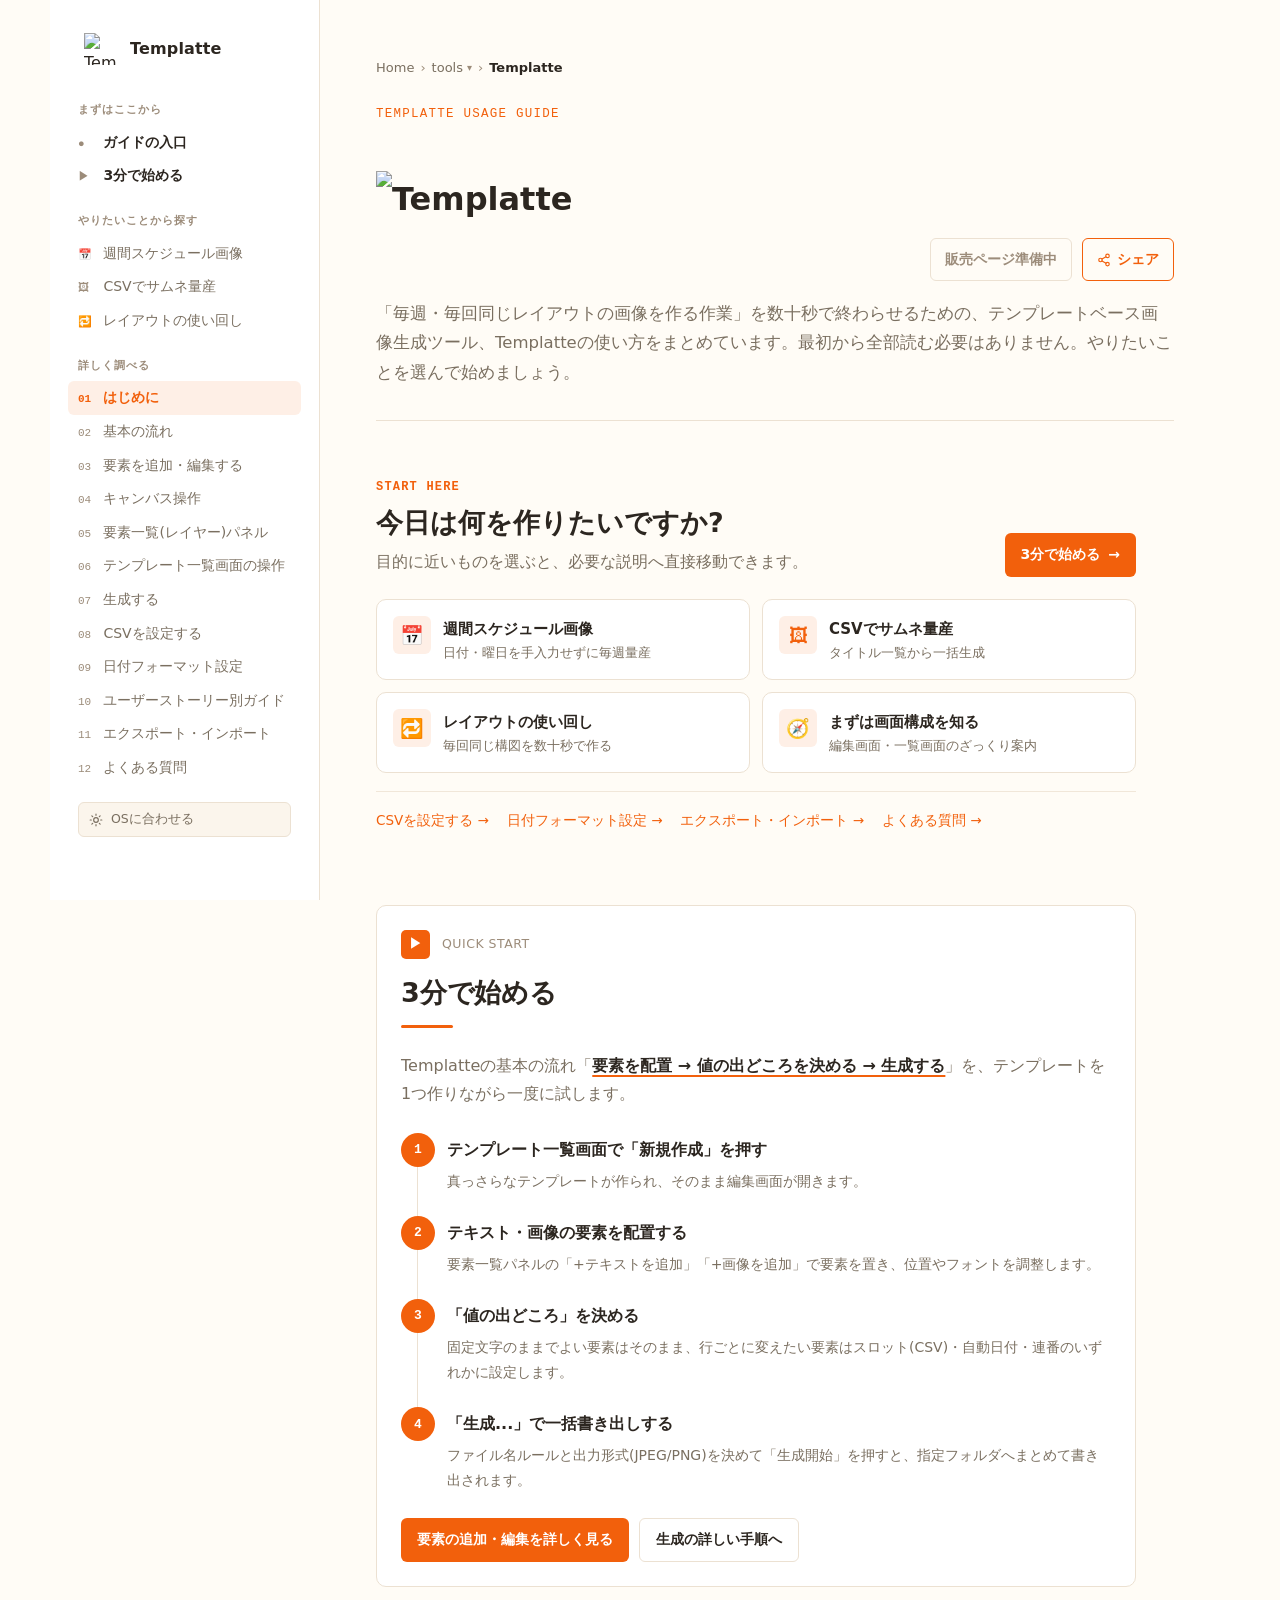
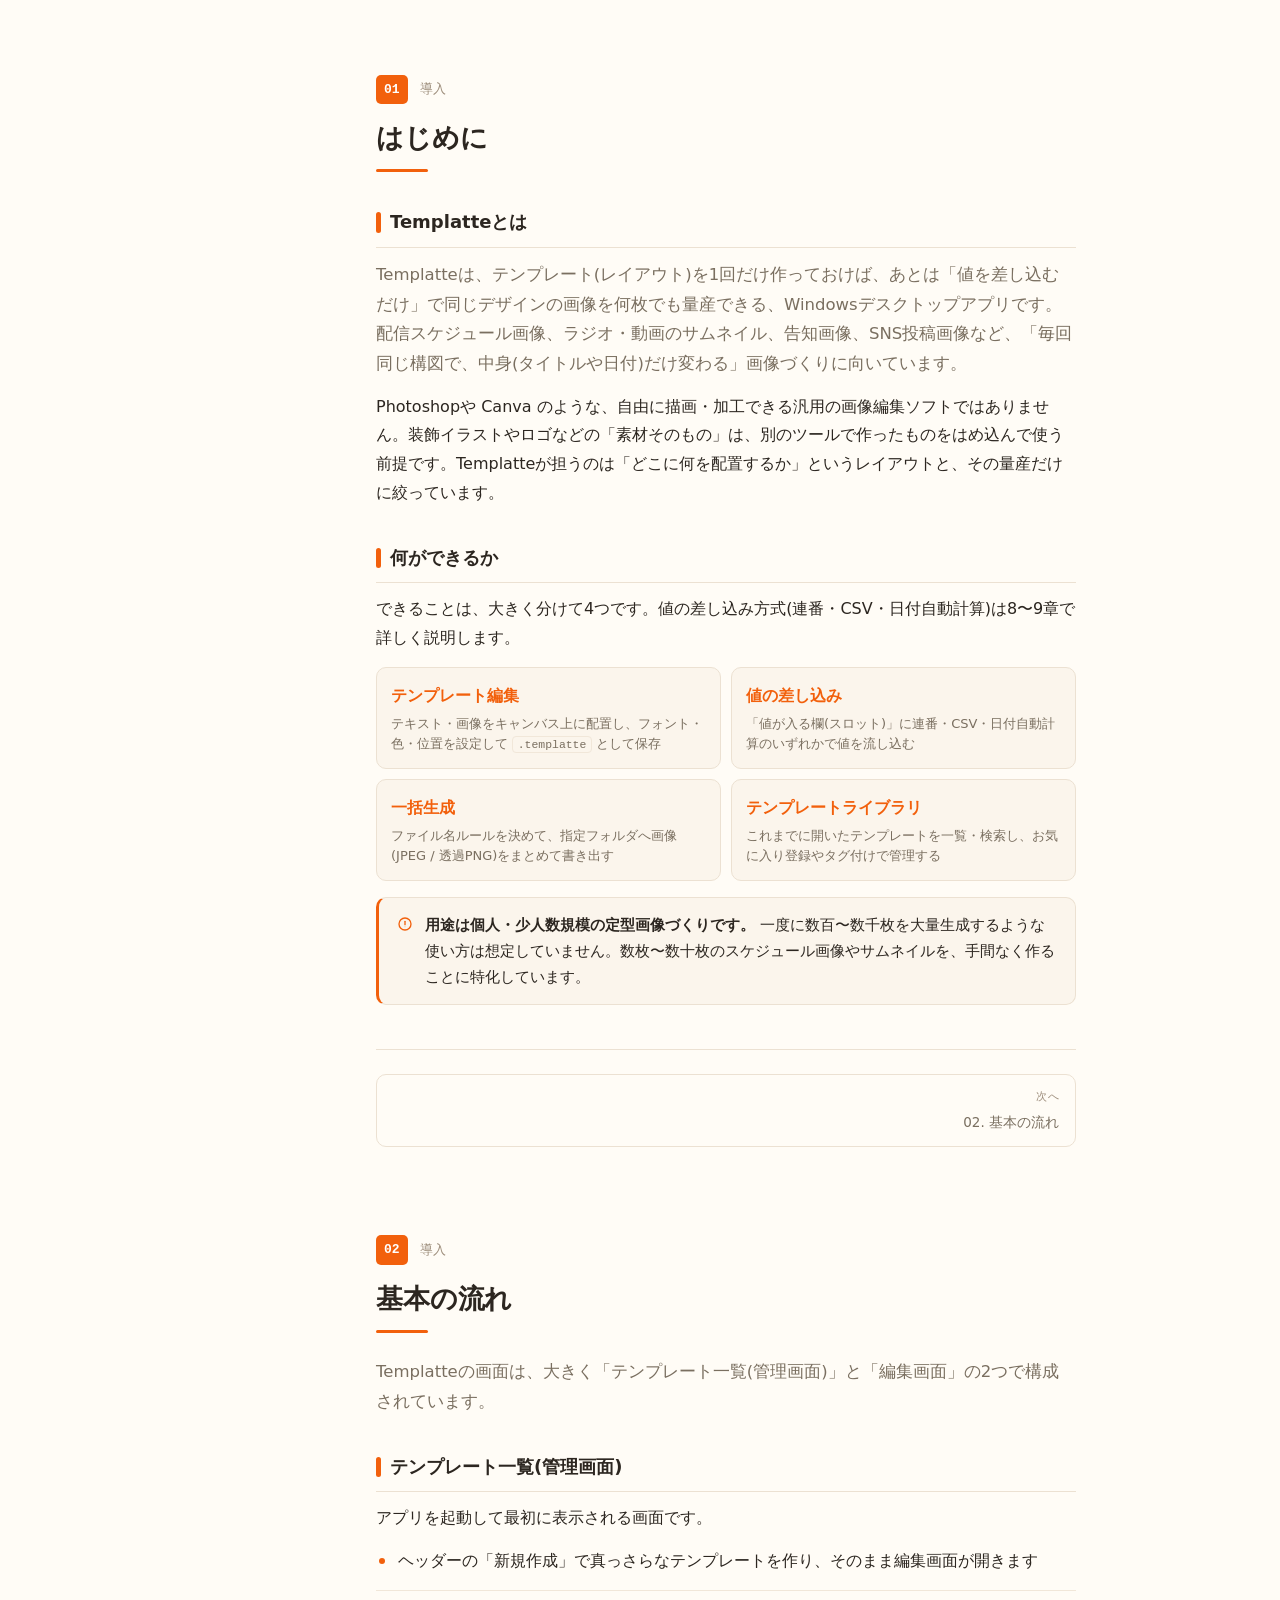
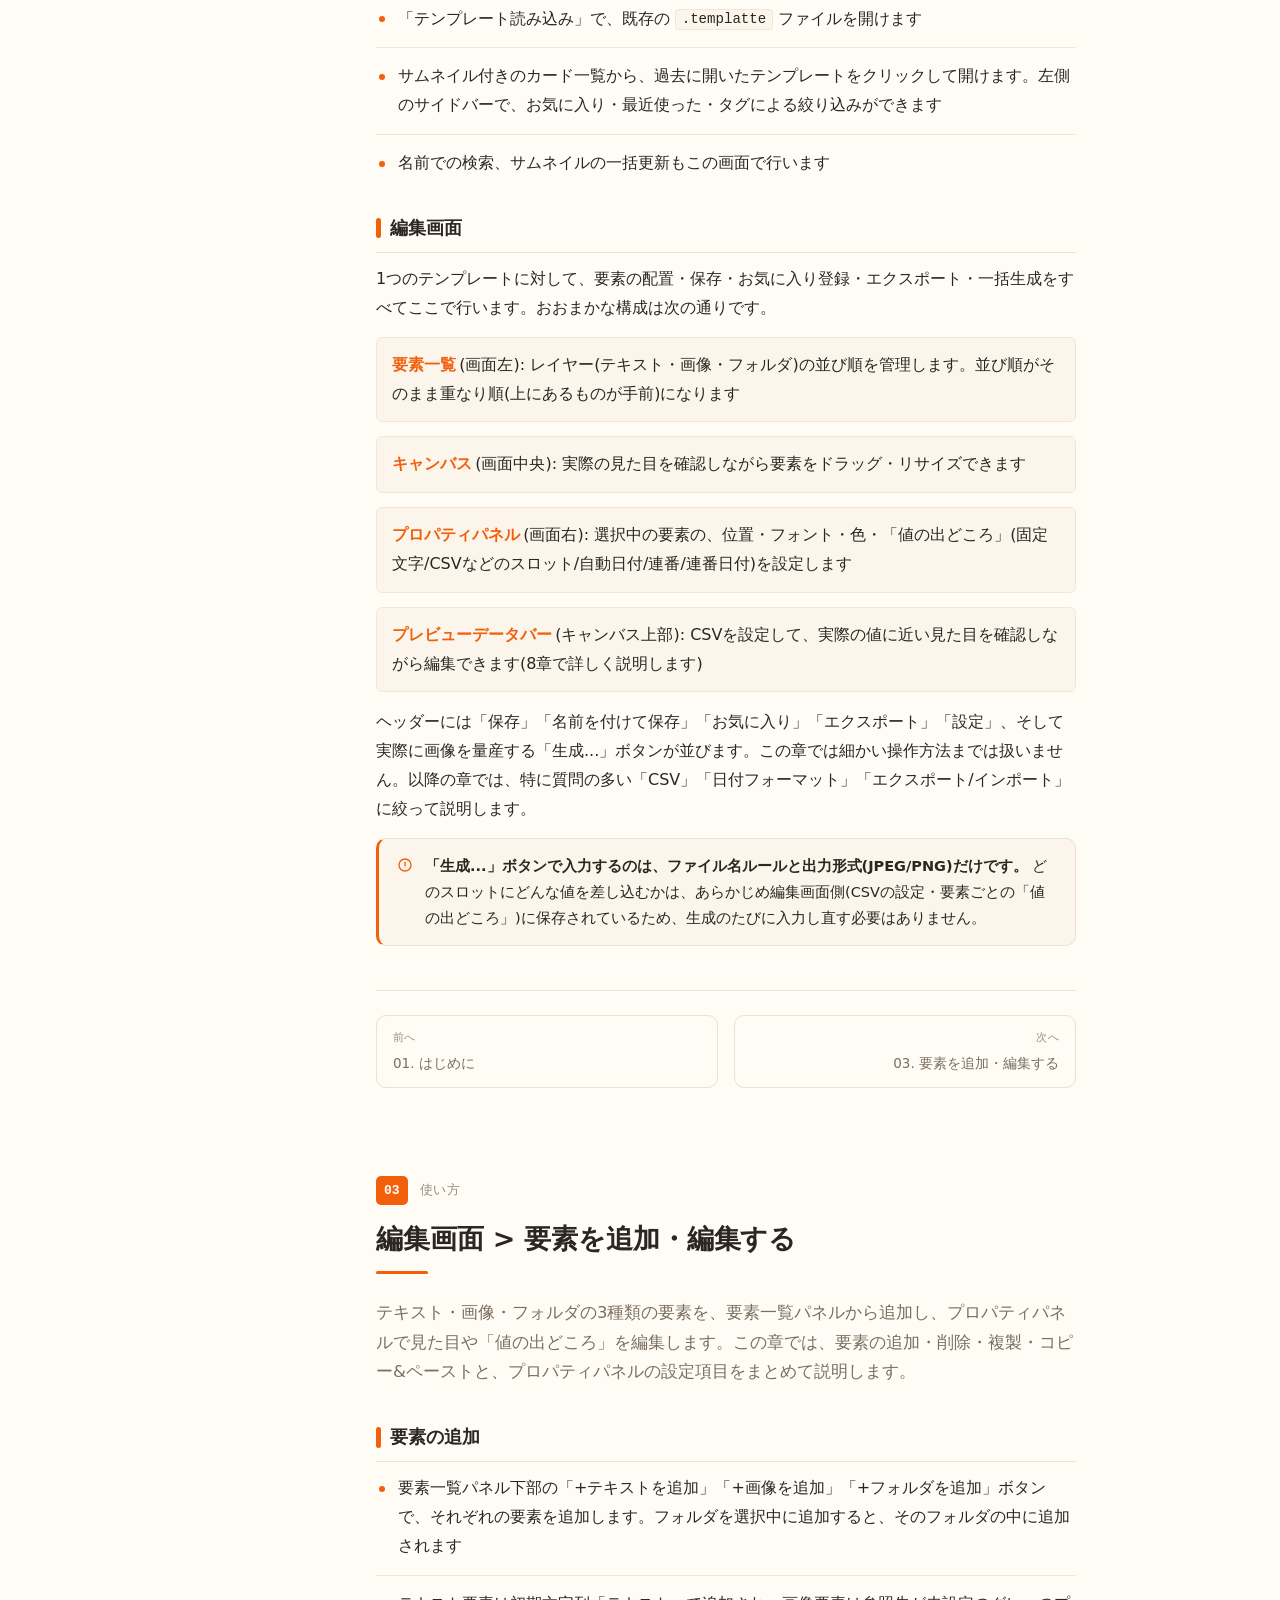
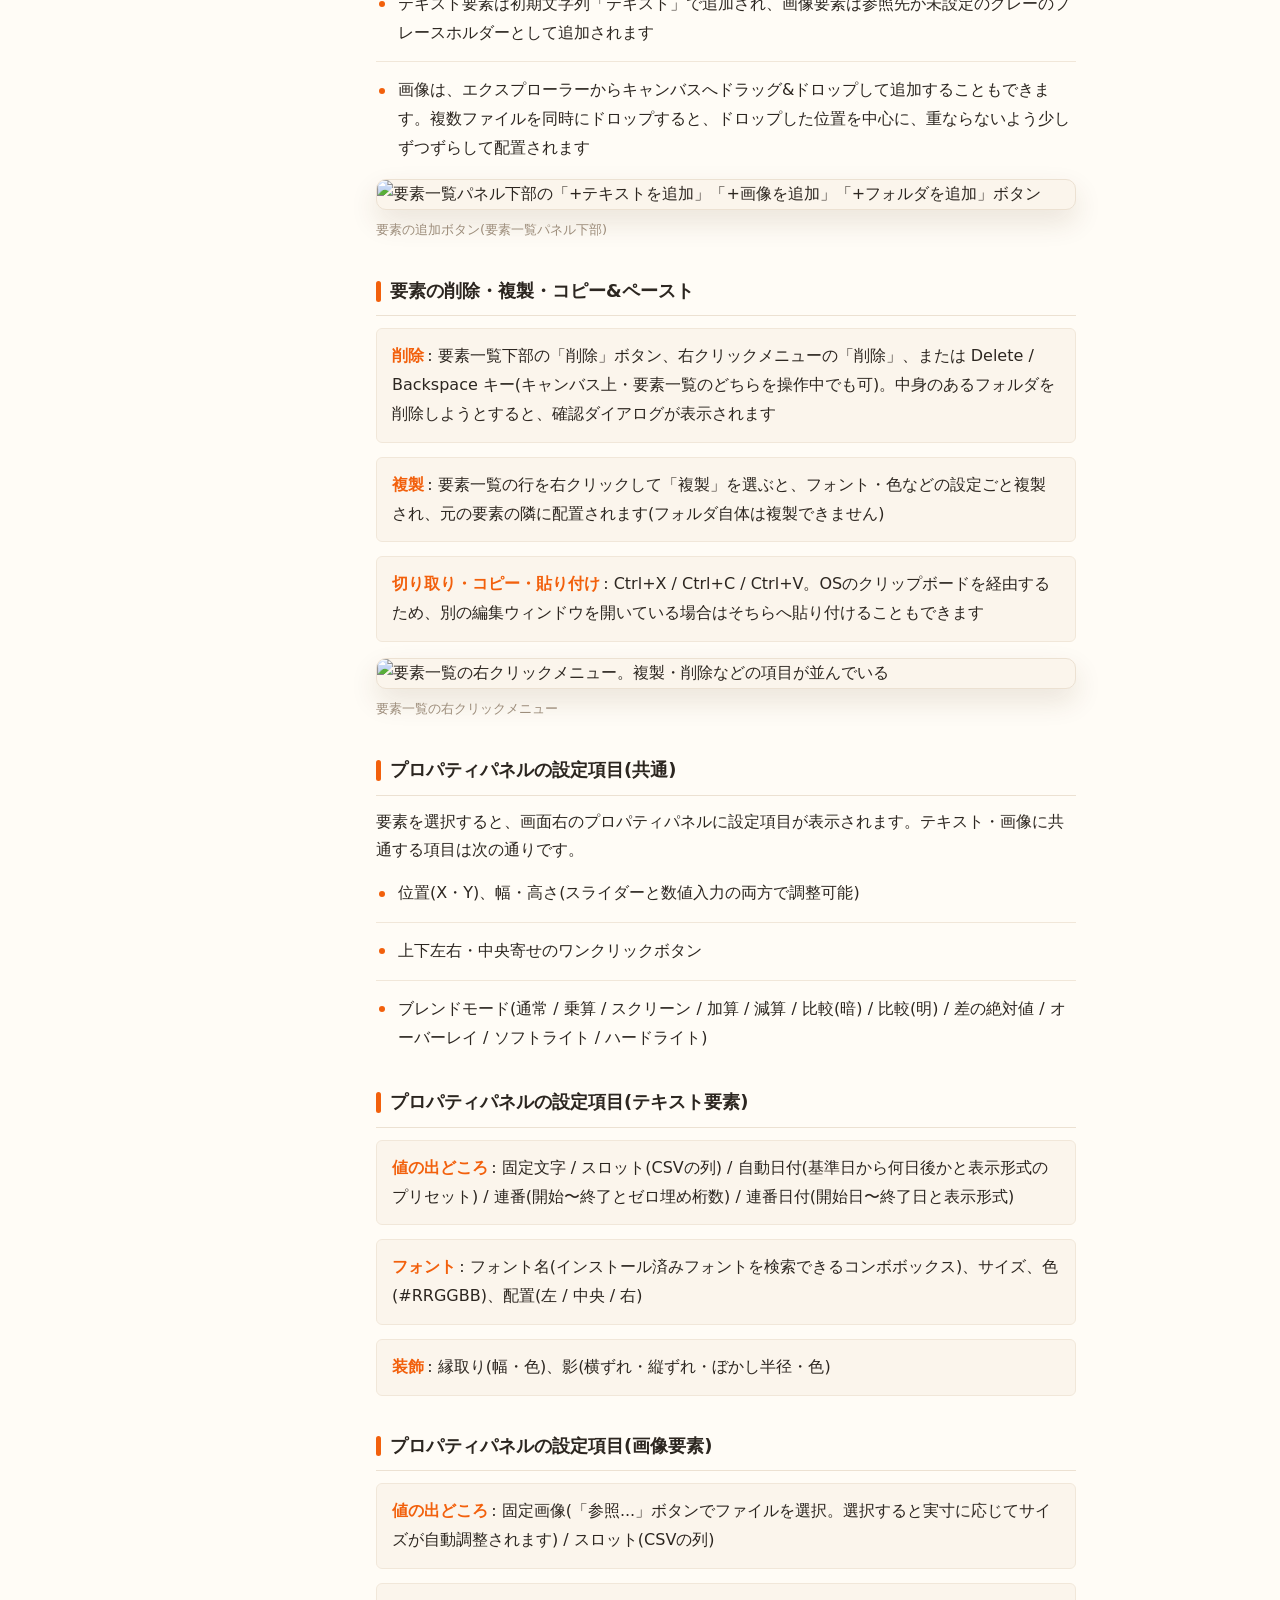
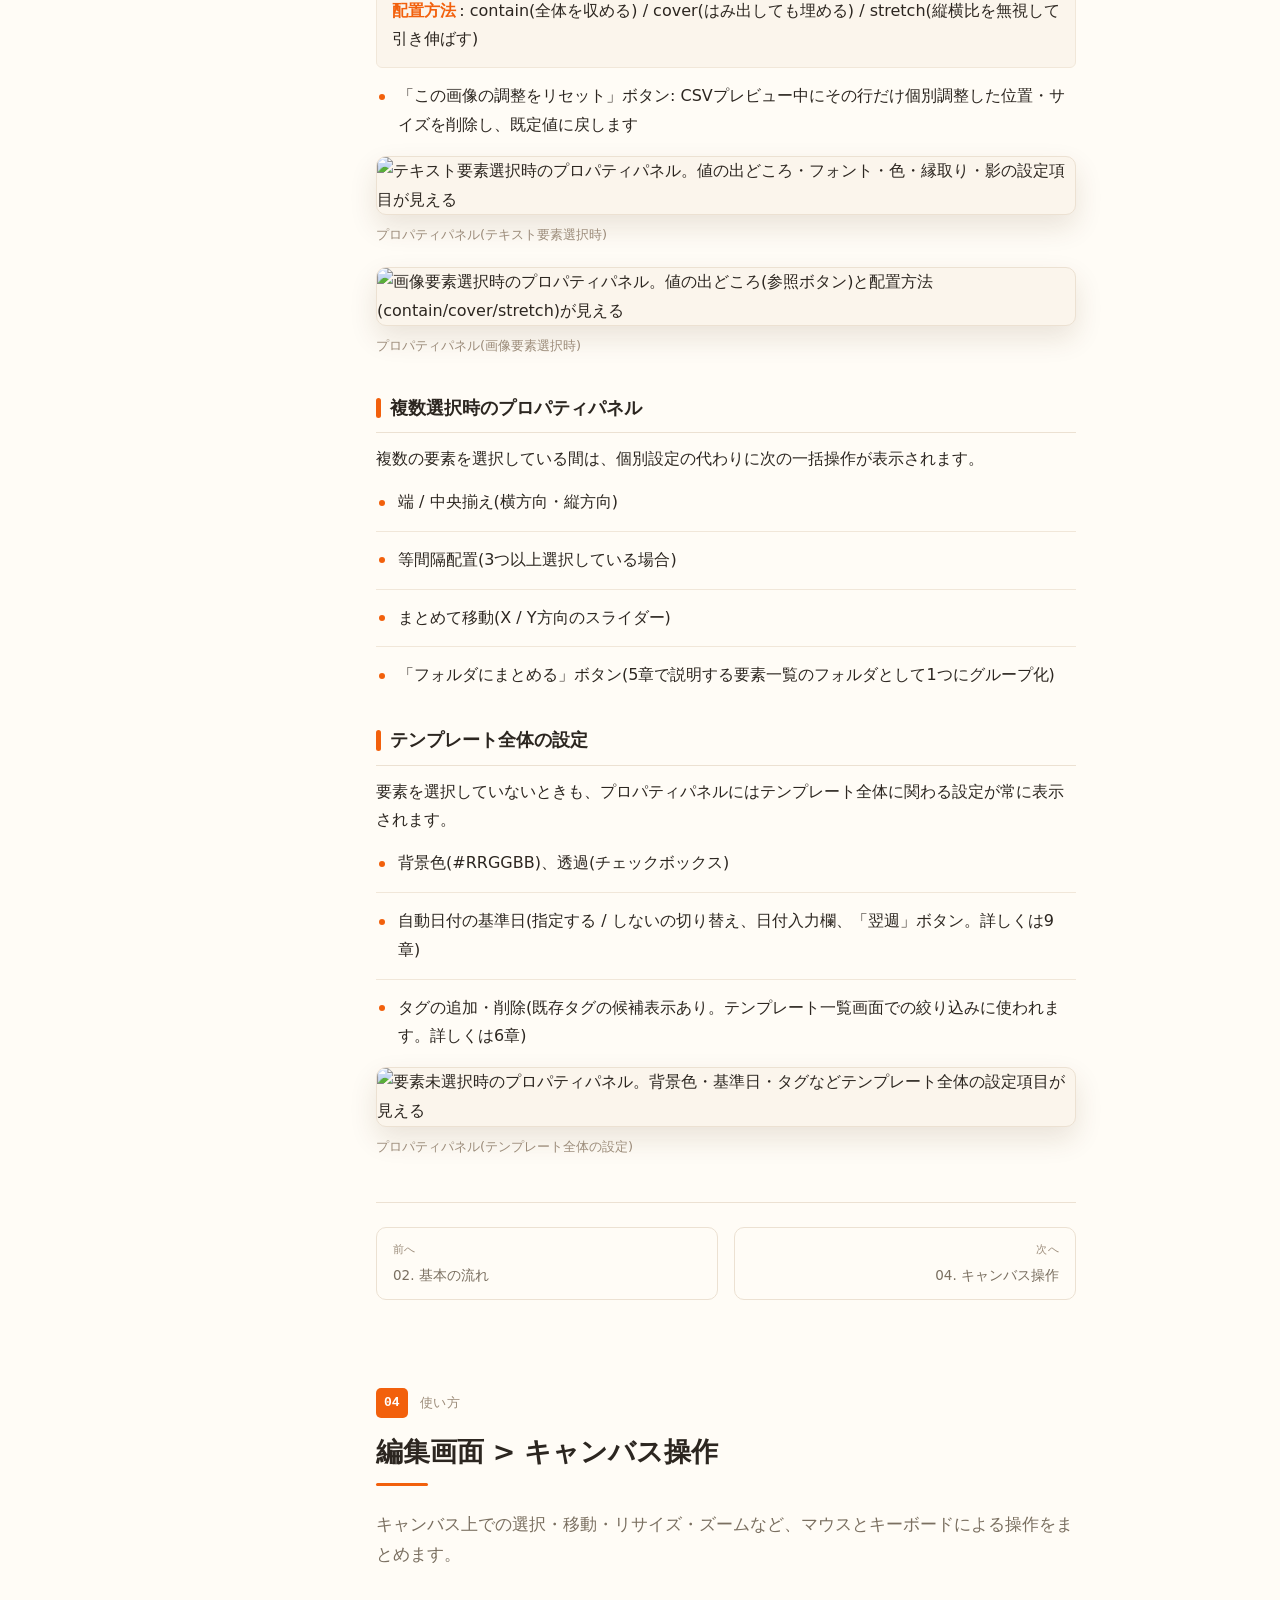
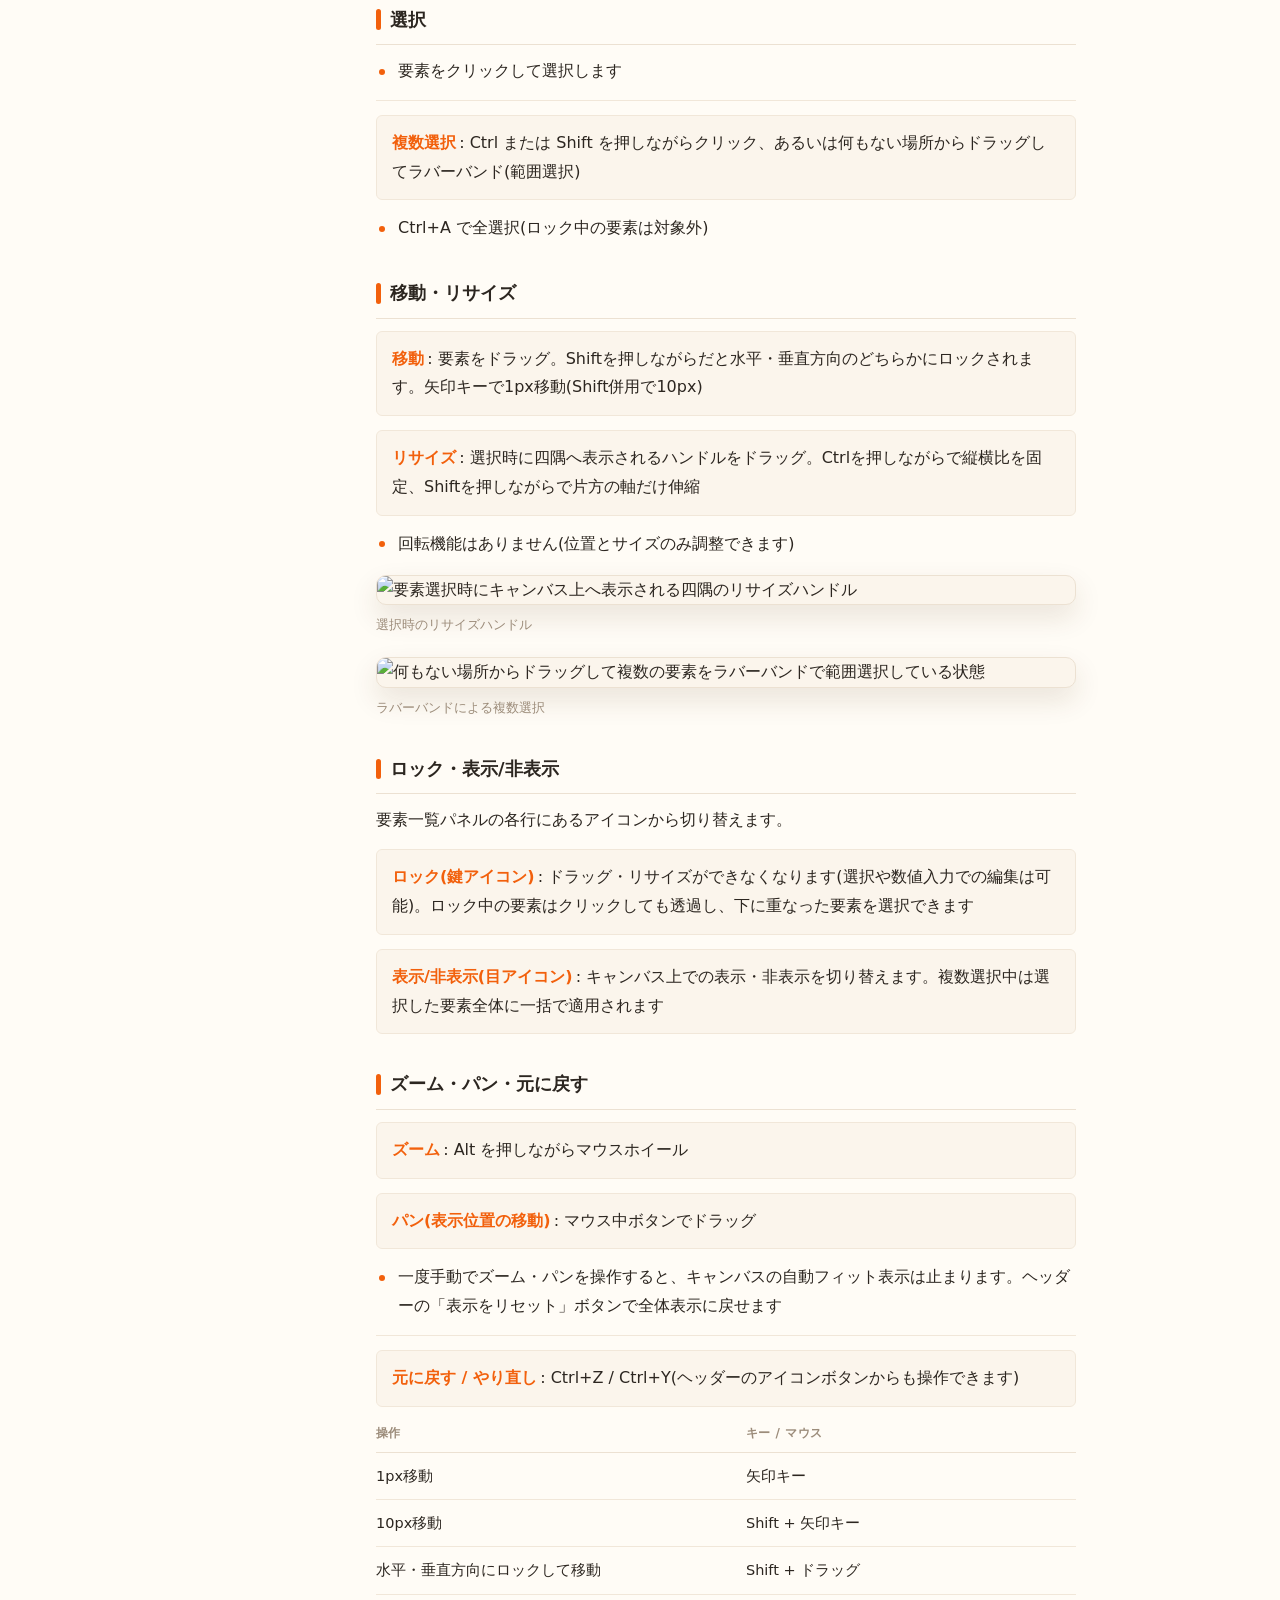
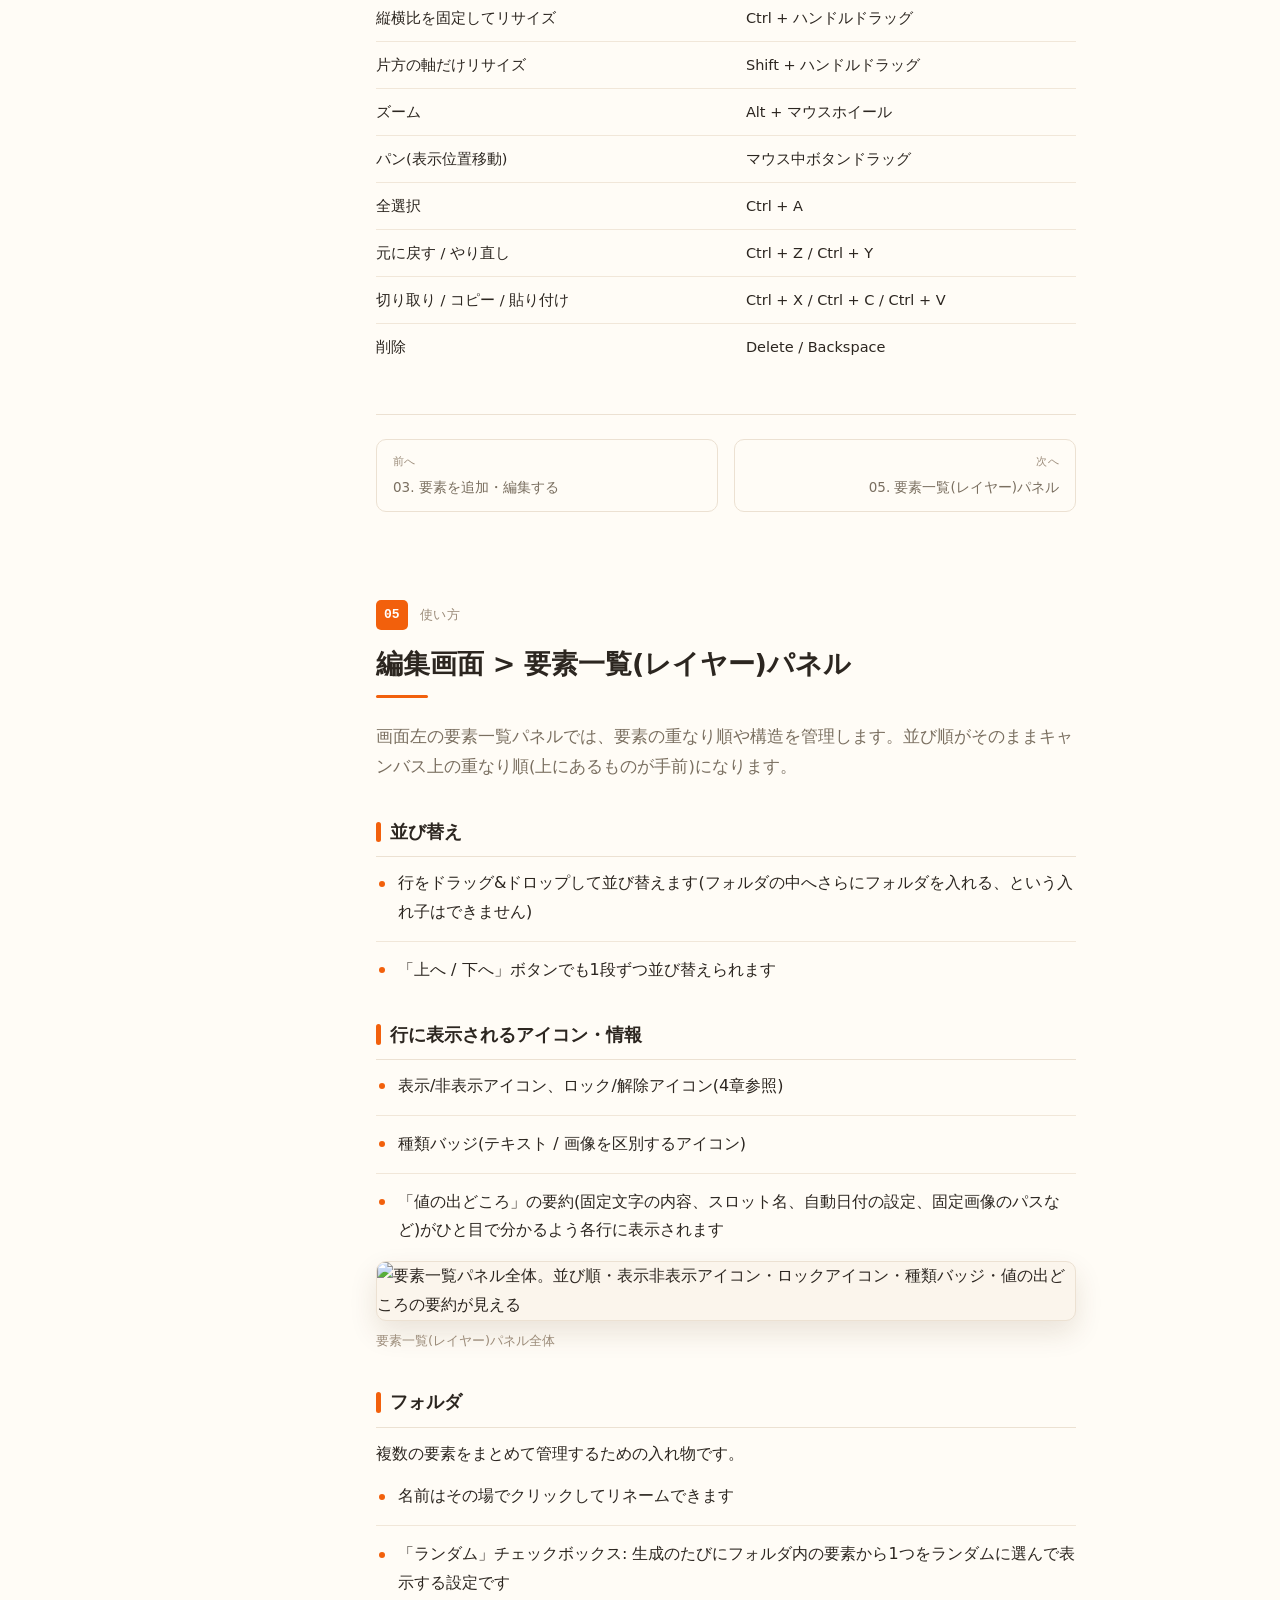
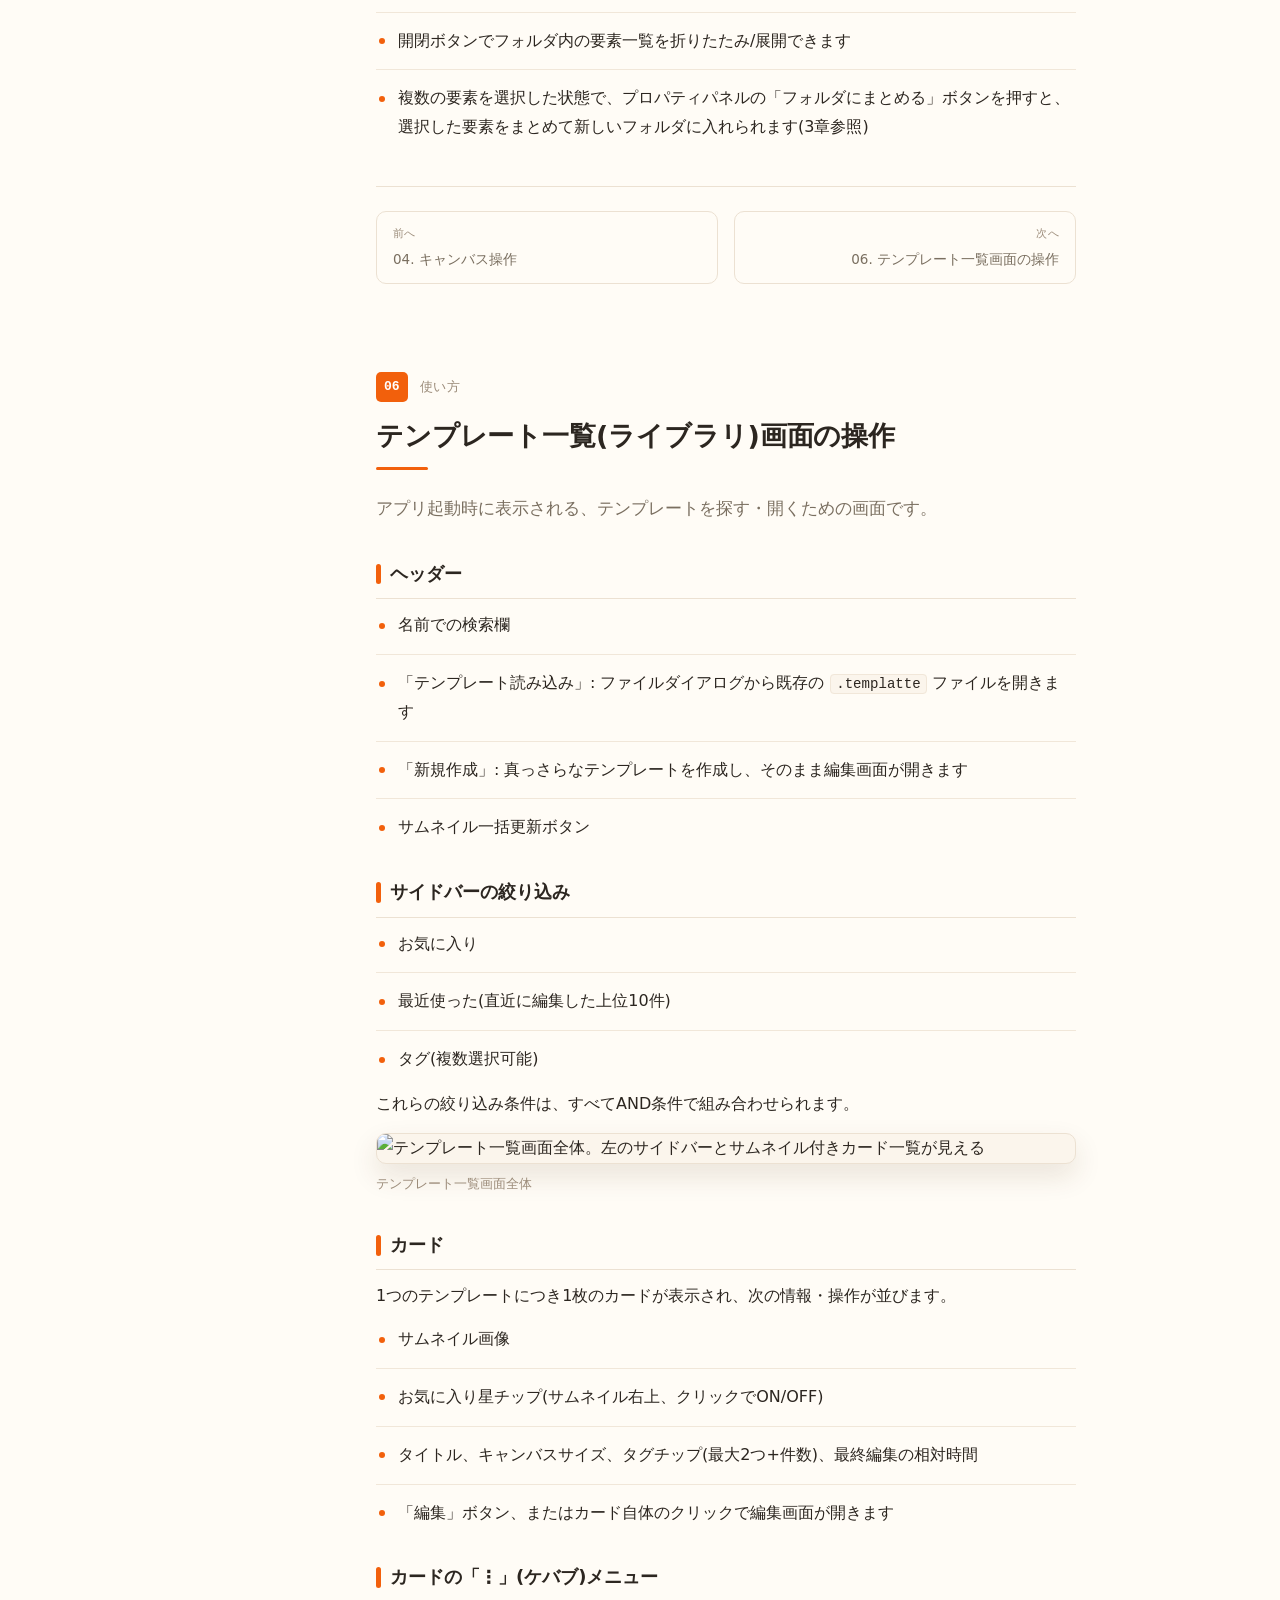
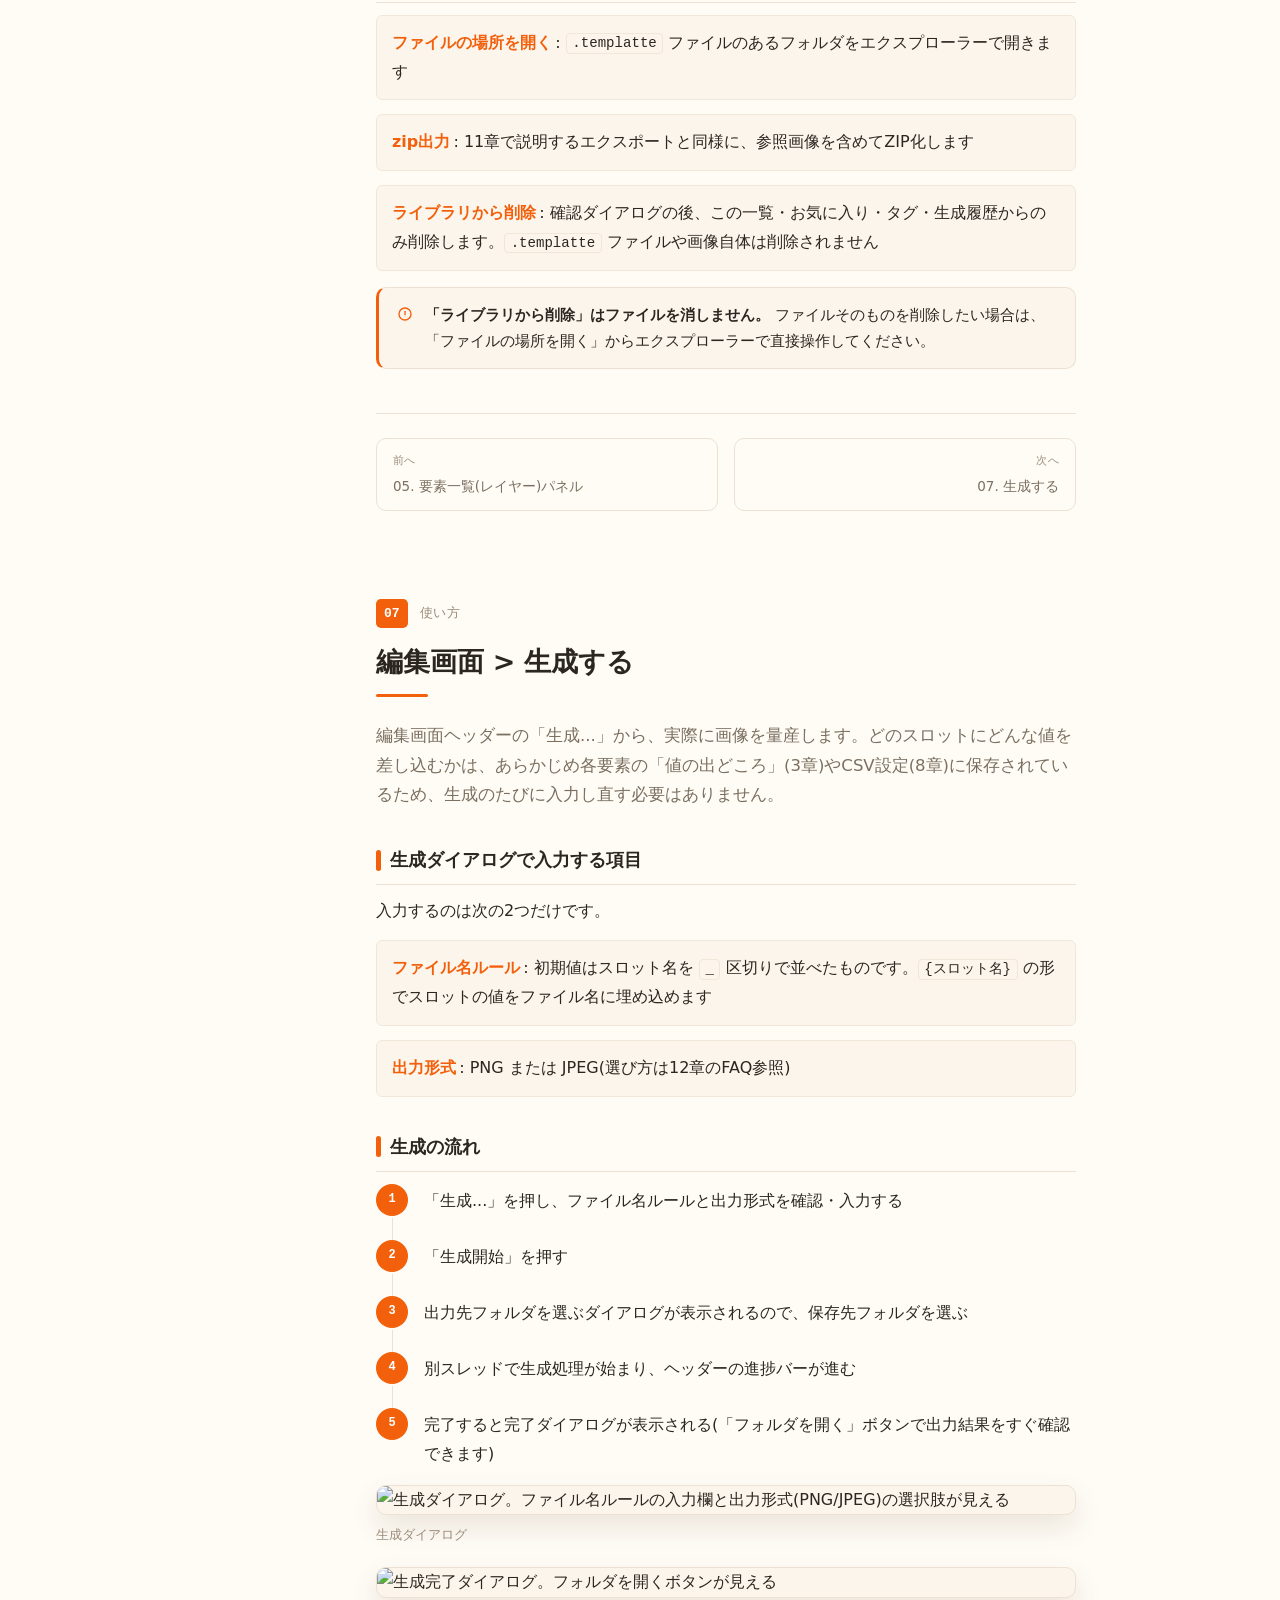
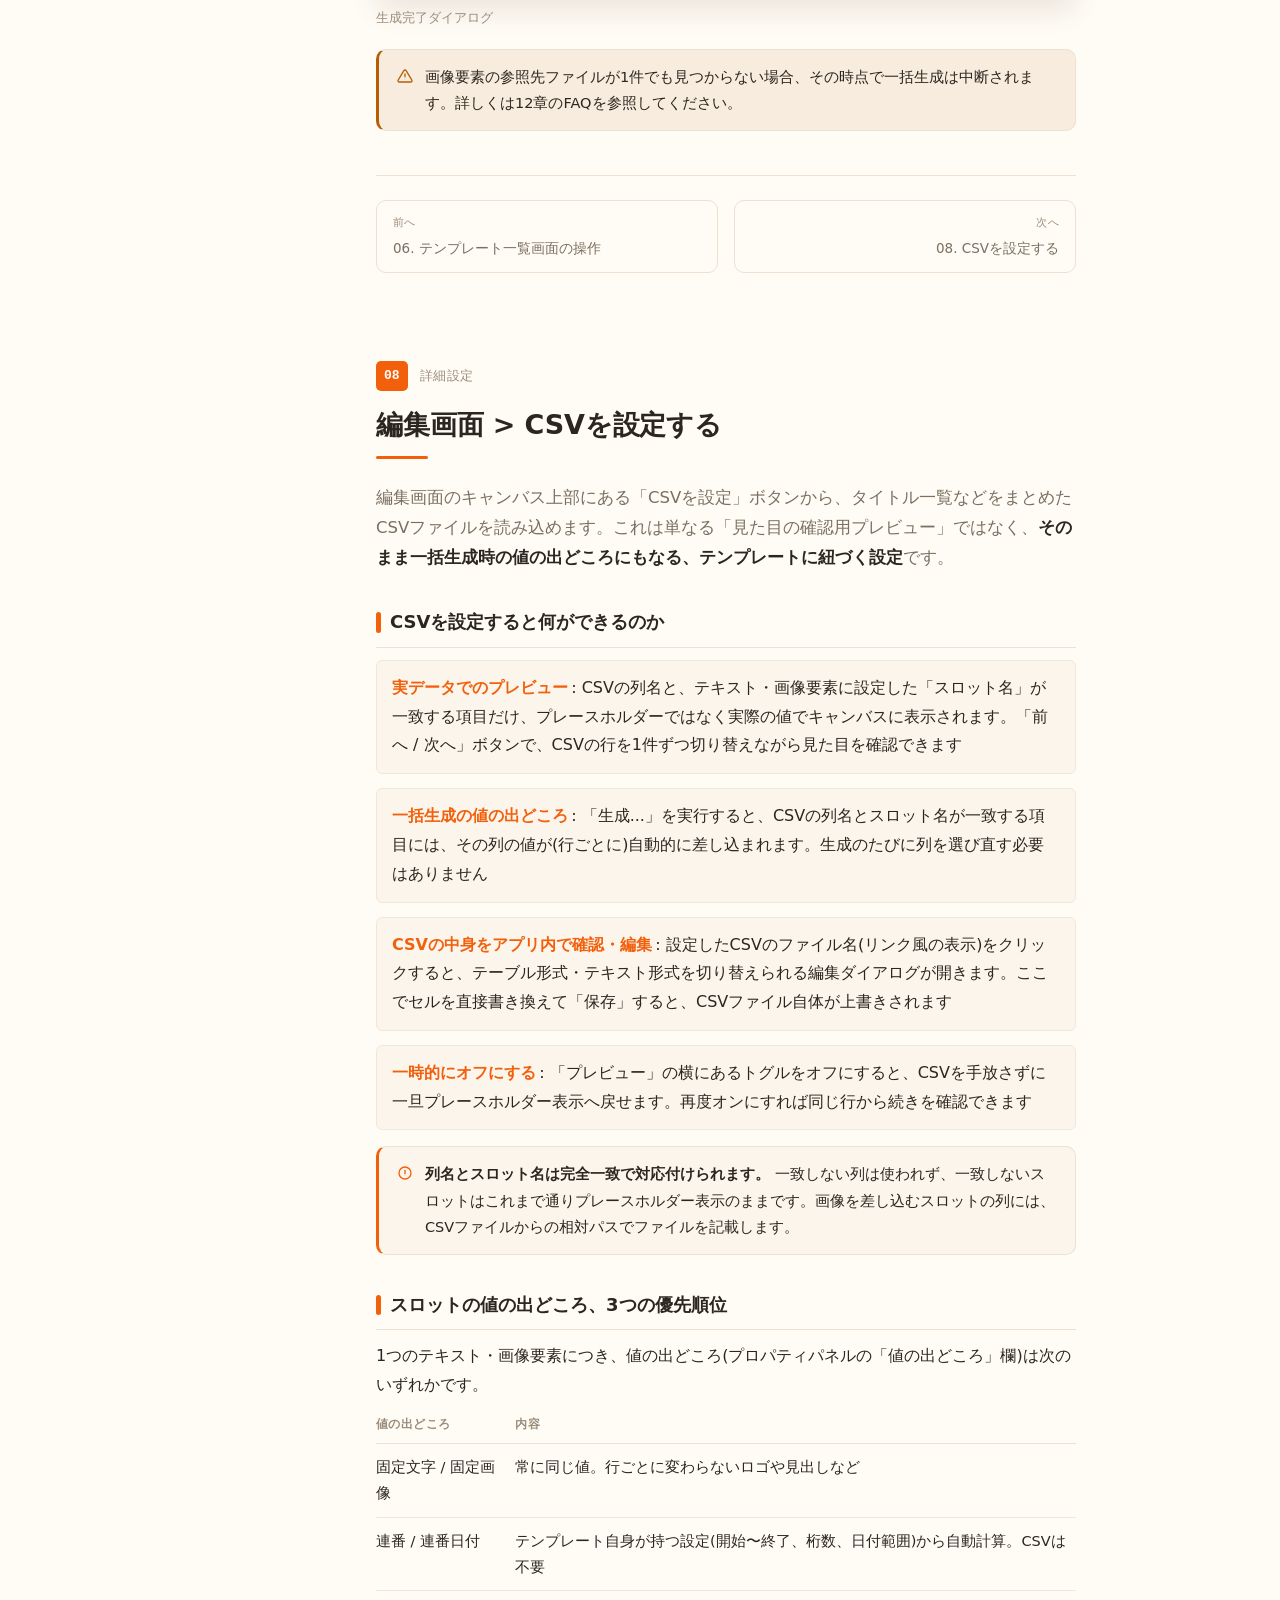
==== commit 7990f821: "update" ====
--- a/Templatte/Templatte.html
+++ b/Templatte/Templatte.html
@@ -44,29 +44,28 @@
 
     <nav>
       <div class="nav-group">
-        <div class="nav-group-label">導入</div>
+        <div class="nav-group-label">まずはここから</div>
+        <a class="nav-link nav-link-primary" href="#guide-home"><span class="num">●</span>ガイドの入口</a>
+        <a class="nav-link nav-link-primary" href="#quick-start"><span class="num">▶</span>3分で始める</a>
+      </div>
+      <div class="nav-group">
+        <div class="nav-group-label">やりたいことから探す</div>
+        <a class="nav-link" href="#story-schedule"><span class="num">📅</span>週間スケジュール画像</a>
+        <a class="nav-link" href="#story-csv"><span class="num">🖼</span>CSVでサムネ量産</a>
+        <a class="nav-link" href="#story-reuse"><span class="num">🔁</span>レイアウトの使い回し</a>
+      </div>
+      <div class="nav-group">
+        <div class="nav-group-label">詳しく調べる</div>
         <a class="nav-link" href="#ch01"><span class="num">01</span>はじめに</a>
         <a class="nav-link" href="#ch02"><span class="num">02</span>基本の流れ</a>
-      </div>
-      <div class="nav-group">
-        <div class="nav-group-label">使い方</div>
         <a class="nav-link" href="#ch03"><span class="num">03</span>要素を追加・編集する</a>
         <a class="nav-link" href="#ch04"><span class="num">04</span>キャンバス操作</a>
         <a class="nav-link" href="#ch05"><span class="num">05</span>要素一覧(レイヤー)パネル</a>
         <a class="nav-link" href="#ch06"><span class="num">06</span>テンプレート一覧画面の操作</a>
         <a class="nav-link" href="#ch07"><span class="num">07</span>生成する</a>
-      </div>
-      <div class="nav-group">
-        <div class="nav-group-label">詳細設定</div>
         <a class="nav-link" href="#ch08"><span class="num">08</span>CSVを設定する</a>
         <a class="nav-link" href="#ch09"><span class="num">09</span>日付フォーマット設定</a>
-      </div>
-      <div class="nav-group">
-        <div class="nav-group-label">目的から選ぶ</div>
         <a class="nav-link" href="#ch10"><span class="num">10</span>ユーザーストーリー別ガイド</a>
-      </div>
-      <div class="nav-group">
-        <div class="nav-group-label">ファイルの扱い</div>
         <a class="nav-link" href="#ch11"><span class="num">11</span>エクスポート・インポート</a>
         <a class="nav-link" href="#ch12"><span class="num">12</span>よくある質問</a>
       </div>
@@ -108,8 +107,51 @@
           </div>
         </div>
       </div>
-      <p class="doc-lede">「毎週・毎回同じレイアウトの画像を作る作業」を数十秒で終わらせるための、テンプレートベース画像生成ツール、Templatteの使い方をまとめています。左の目次から、気になる章へどうぞ。</p>
+      <p class="doc-lede">「毎週・毎回同じレイアウトの画像を作る作業」を数十秒で終わらせるための、テンプレートベース画像生成ツール、Templatteの使い方をまとめています。最初から全部読む必要はありません。やりたいことを選んで始めましょう。</p>
     </header>
+
+    <section class="guide-home" id="guide-home">
+      <div class="guide-home-heading">
+        <div>
+          <p class="section-eyebrow">START HERE</p>
+          <h2>今日は何を作りたいですか?</h2>
+          <p>目的に近いものを選ぶと、必要な説明へ直接移動できます。</p>
+        </div>
+        <a class="start-button" href="#quick-start">3分で始める <span aria-hidden="true">→</span></a>
+      </div>
+
+      <div class="purpose-grid">
+        <a class="purpose-card" href="#story-schedule"><span class="purpose-icon" aria-hidden="true">📅</span><strong>週間スケジュール画像</strong><span>日付・曜日を手入力せずに毎週量産</span></a>
+        <a class="purpose-card" href="#story-csv"><span class="purpose-icon" aria-hidden="true">🖼</span><strong>CSVでサムネ量産</strong><span>タイトル一覧から一括生成</span></a>
+        <a class="purpose-card" href="#story-reuse"><span class="purpose-icon" aria-hidden="true">🔁</span><strong>レイアウトの使い回し</strong><span>毎回同じ構図を数十秒で作る</span></a>
+        <a class="purpose-card" href="#ch02"><span class="purpose-icon" aria-hidden="true">🧭</span><strong>まずは画面構成を知る</strong><span>編集画面・一覧画面のざっくり案内</span></a>
+      </div>
+
+      <div class="support-links" aria-label="そのほかの案内">
+        <a href="#ch08">CSVを設定する</a>
+        <a href="#ch09">日付フォーマット設定</a>
+        <a href="#ch11">エクスポート・インポート</a>
+        <a href="#ch12">よくある質問</a>
+      </div>
+    </section>
+
+    <section class="quick-start" id="quick-start">
+      <div class="chapter-kicker"><span class="num">▶</span><span class="label">QUICK START</span></div>
+      <h2 class="chapter-title">3分で始める</h2>
+      <p class="quick-start-lede">Templatteの基本の流れ「<span class="keyword-mark">要素を配置 → 値の出どころを決める → 生成する</span>」を、テンプレートを1つ作りながら一度に試します。</p>
+
+      <ol class="step-list">
+        <li><span class="step-number">1</span><div><strong>テンプレート一覧画面で「新規作成」を押す</strong><p>真っさらなテンプレートが作られ、そのまま編集画面が開きます。</p></div></li>
+        <li><span class="step-number">2</span><div><strong>テキスト・画像の要素を配置する</strong><p>要素一覧パネルの「+テキストを追加」「+画像を追加」で要素を置き、位置やフォントを調整します。</p></div></li>
+        <li><span class="step-number">3</span><div><strong>「値の出どころ」を決める</strong><p>固定文字のままでよい要素はそのまま、行ごとに変えたい要素はスロット(CSV)・自動日付・連番のいずれかに設定します。</p></div></li>
+        <li><span class="step-number">4</span><div><strong>「生成...」で一括書き出しする</strong><p>ファイル名ルールと出力形式(JPEG/PNG)を決めて「生成開始」を押すと、指定フォルダへまとめて書き出されます。</p></div></li>
+      </ol>
+
+      <div class="quick-start-actions">
+        <a class="start-button" href="#ch03">要素の追加・編集を詳しく見る</a>
+        <a class="secondary-button" href="#ch07">生成の詳しい手順へ</a>
+      </div>
+    </section>
 
     <!-- 01 -->
     <section class="chapter" id="ch01">
@@ -121,19 +163,13 @@
       <p>Photoshopや Canva のような、自由に描画・加工できる汎用の画像編集ソフトではありません。装飾イラストやロゴなどの「素材そのもの」は、別のツールで作ったものをはめ込んで使う前提です。Templatteが担うのは「どこに何を配置するか」というレイアウトと、その量産だけに絞っています。</p>
 
       <h3>何ができるか</h3>
-      <p>できることは、大きく分けて4つです。</p>
-      <ul>
-        <li><strong>テンプレート編集</strong>: テキスト・画像の要素をキャンバス上に配置し、フォント・色・位置などを設定して <code>.templatte</code> ファイルとして保存する</li>
-        <li><strong>値の差し込み</strong>: 保存したテンプレートの「値が入る欄(スロット)」に、次の3つの方式のいずれかで値を流し込む
-          <ul>
-            <li><strong>連番</strong>: 001, 002, 003…のような通し番号</li>
-            <li><strong>CSV</strong>: あらかじめ用意したタイトル一覧などのテキスト(1行 = 1枚)</li>
-            <li><strong>日付自動計算</strong>: 基準日から○日ずらした日付・曜日を自動計算</li>
-          </ul>
-        </li>
-        <li><strong>一括生成</strong>: ファイル名ルールを決めて、指定フォルダへ画像(JPEG / 透過PNG)をまとめて書き出す</li>
-        <li><strong>テンプレートライブラリ</strong>: これまでに開いたテンプレートを一覧・検索し、お気に入り登録やタグ付けで管理する</li>
-      </ul>
+      <p>できることは、大きく分けて4つです。値の差し込み方式(連番・CSV・日付自動計算)は8〜9章で詳しく説明します。</p>
+      <div class="feature-grid">
+        <a href="#ch03"><strong>テンプレート編集</strong><span>テキスト・画像をキャンバス上に配置し、フォント・色・位置を設定して <code>.templatte</code> として保存</span></a>
+        <a href="#ch08"><strong>値の差し込み</strong><span>「値が入る欄(スロット)」に連番・CSV・日付自動計算のいずれかで値を流し込む</span></a>
+        <a href="#ch07"><strong>一括生成</strong><span>ファイル名ルールを決めて、指定フォルダへ画像(JPEG / 透過PNG)をまとめて書き出す</span></a>
+        <a href="#ch06"><strong>テンプレートライブラリ</strong><span>これまでに開いたテンプレートを一覧・検索し、お気に入り登録やタグ付けで管理する</span></a>
+      </div>
 
       <div class="callout note">
         <span class="icon"><svg width="16" height="16" viewBox="0 0 24 24" fill="none" stroke="currentColor" stroke-width="2" stroke-linecap="round" stroke-linejoin="round"><circle cx="12" cy="12" r="9"/><line x1="12" y1="8" x2="12" y2="13"/><circle cx="12" cy="16.3" r="0.6" fill="currentColor" stroke="none"/></svg></span>
@@ -567,19 +603,19 @@
       <h2 class="chapter-title">ユーザーストーリー別ガイド</h2>
       <p>「結局、自分の作りたいものにはどの機能を使えばいいのか」を、想定シーンごとにまとめました。</p>
 
-      <div class="story-card">
+      <div class="story-card" id="story-schedule">
         <span class="story-role">VTuber</span>
         <p class="story-quote">毎週配信スケジュール画像を作る際、日付と曜日を手入力せずに済ませたい</p>
         <div class="story-answer"><span class="arrow">→</span><span>日付を表示するテキスト要素の「値の出どころ」を<strong>自動日付</strong>にし、月〜日の7要素をオフセット0〜6で並べます。基準日(週の初日)だけテンプレートに設定しておけば、曜日表記(<code>{weekday_ja}</code> など)を含めて自動計算されます。翌週分を作る際は基準日を書き換えるだけで済み、手入力は不要です(8〜9章)。</span></div>
       </div>
 
-      <div class="story-card">
+      <div class="story-card" id="story-csv">
         <span class="story-role">動画投稿者</span>
         <p class="story-quote">CSVで用意したタイトル一覧から、サムネイルを一括生成したい</p>
         <div class="story-answer"><span class="arrow">→</span><span>タイトルを表示するテキスト要素の「値の出どころ」を<strong>スロット</strong>にし、スロット名をCSVの列名と揃えます。編集画面で「CSVを設定」からタイトル一覧のCSVを読み込むと、その列名と一致するスロットにはCSVの値がそのまま使われます。あとは「生成...」でファイル名ルールと出力形式を決めれば、CSVの行数分だけサムネイルが一括生成されます(8章)。</span></div>
       </div>
 
-      <div class="story-card">
+      <div class="story-card" id="story-reuse">
         <span class="story-role">ラジオ配信者</span>
         <p class="story-quote">毎回同じレイアウトのサムネイルを、数十秒で作り終えたい</p>
         <div class="story-answer"><span class="arrow">→</span><span>レイアウトそのものが <code>.templatte</code> ファイルとして保存されている、という仕組みが答えになります。一度テンプレートを作ってしまえば、次回以降は「テンプレート読み込み」でそのファイルを開き、変わる部分(回のタイトルなど)だけ「値の出どころ」に差し込んで「生成...」するだけです。デザインを毎回作り直す必要がありません(2章)。</span></div>
--- a/Templatte/Templatte.css
+++ b/Templatte/Templatte.css
@@ -174,6 +174,10 @@
     font-weight: 700;
   }
   .nav-link.active .num { color: var(--templatte-accent); }
+  .nav-link-primary {
+    color: var(--templatte-text);
+    font-weight: 700;
+  }
 
   .theme-toggle {
     display: flex;
@@ -394,9 +398,170 @@
 
   .doc-lede {
     font-size: 16.5px;
-    color: var(--tokisync-text-muted);
+    color: var(--templatte-text-muted);
     margin: 0;
   }
+
+  /* ---------- guide home / quick start ---------- */
+  .guide-home,
+  .quick-start {
+    max-width: 760px;
+    scroll-margin-top: 24px;
+  }
+  .guide-home {
+    margin: 0 0 72px;
+  }
+  .guide-home-heading {
+    display: flex;
+    align-items: flex-end;
+    justify-content: space-between;
+    gap: 24px;
+    margin-bottom: 22px;
+  }
+  .section-eyebrow {
+    margin: 0 0 6px;
+    color: var(--templatte-accent);
+    font-family: var(--templatte-font-mono);
+    font-size: 12px;
+    font-weight: 700;
+    letter-spacing: 0.1em;
+  }
+  .guide-home h2 {
+    margin: 0 0 6px;
+    font-size: 27px;
+    line-height: 1.4;
+  }
+  .guide-home-heading p:last-child,
+  .quick-start-lede {
+    margin: 0;
+    color: var(--templatte-text-muted);
+  }
+  .start-button,
+  .secondary-button {
+    display: inline-flex;
+    align-items: center;
+    justify-content: center;
+    gap: 8px;
+    min-height: 44px;
+    padding: 9px 16px;
+    border-radius: var(--templatte-radius-s);
+    font-size: 14px;
+    font-weight: 700;
+    line-height: 1.4;
+    text-decoration: none;
+  }
+  .start-button {
+    flex: none;
+    background: var(--templatte-accent);
+    color: var(--templatte-accent-ink);
+  }
+  .start-button:hover { filter: brightness(1.06); }
+  .secondary-button {
+    border: 1px solid var(--templatte-border);
+    color: var(--templatte-text);
+    background: var(--templatte-surface);
+  }
+  .secondary-button:hover { border-color: var(--templatte-accent); color: var(--templatte-accent); }
+  .purpose-grid {
+    display: grid;
+    grid-template-columns: repeat(2, minmax(0, 1fr));
+    gap: 12px;
+  }
+  .purpose-card {
+    display: grid;
+    grid-template-columns: 38px 1fr;
+    grid-template-rows: auto auto;
+    column-gap: 12px;
+    padding: 16px;
+    border: 1px solid var(--templatte-border);
+    border-radius: var(--templatte-radius-m);
+    background: var(--templatte-surface);
+    color: var(--templatte-text);
+    text-decoration: none;
+    transition: border-color 140ms ease, background 140ms ease, transform 140ms ease;
+  }
+  .purpose-card:hover {
+    border-color: var(--templatte-accent);
+    background: var(--templatte-accent-soft);
+    transform: translateY(-1px);
+  }
+  .purpose-icon {
+    grid-row: 1 / 3;
+    display: grid;
+    place-items: center;
+    width: 38px;
+    height: 38px;
+    border-radius: var(--templatte-radius-s);
+    background: var(--templatte-accent-soft);
+    color: var(--templatte-accent);
+    font-size: 19px;
+  }
+  .purpose-card strong { font-size: 15px; }
+  .purpose-card > span:last-child {
+    color: var(--templatte-text-muted);
+    font-size: 13px;
+    line-height: 1.55;
+  }
+  .support-links {
+    display: flex;
+    flex-wrap: wrap;
+    gap: 8px 18px;
+    margin-top: 18px;
+    padding-top: 16px;
+    border-top: 1px solid var(--templatte-border-soft);
+  }
+  .support-links a { font-size: 13.5px; text-decoration: none; }
+  .support-links a::after { content: " →"; }
+
+  .quick-start {
+    margin: 0 0 88px;
+    padding: 24px;
+    border: 1px solid var(--templatte-border);
+    border-radius: var(--templatte-radius-m);
+    background: var(--templatte-surface);
+  }
+  .step-list {
+    display: grid;
+    gap: 0;
+    margin: 24px 0;
+    padding: 0;
+    list-style: none;
+  }
+  .step-list li {
+    position: relative;
+    display: grid;
+    grid-template-columns: 34px 1fr;
+    gap: 12px;
+    margin: 0;
+    padding: 0 0 22px;
+  }
+  .step-list li:last-child { padding-bottom: 0; }
+  .step-list li:not(:last-child)::before {
+    content: "";
+    position: absolute;
+    top: 32px;
+    bottom: 0;
+    left: 16px;
+    width: 1px;
+    background: var(--templatte-border);
+  }
+  .step-number {
+    position: relative;
+    z-index: 1;
+    display: grid;
+    place-items: center;
+    width: 34px;
+    height: 34px;
+    border-radius: 50%;
+    background: var(--templatte-accent);
+    color: var(--templatte-accent-ink);
+    font-family: var(--templatte-font-mono);
+    font-size: 13px;
+    font-weight: 800;
+  }
+  .step-list strong { display: block; margin: 3px 0 4px; }
+  .step-list p { margin: 0; color: var(--templatte-text-muted); font-size: 14px; }
+  .quick-start-actions { display: flex; flex-wrap: wrap; gap: 10px; }
 
   section.chapter { max-width: 700px; margin: 0 0 88px; scroll-margin-top: 24px; }
   section.chapter:last-of-type { margin-bottom: 24px; }
@@ -413,19 +578,176 @@
   }
   .chapter-kicker .label { font-size: 12.5px; color: var(--templatte-text-faint-solid); letter-spacing: 0.04em; }
 
-  h2.chapter-title { font-size: 27px; font-weight: 800; margin: 0 0 18px; letter-spacing: -0.005em; text-wrap: balance; }
+  h2.chapter-title {
+    position: relative;
+    font-size: 27px;
+    font-weight: 800;
+    margin: 0 0 24px;
+    padding-bottom: 10px;
+    letter-spacing: -0.005em;
+    text-wrap: balance;
+  }
+  h2.chapter-title::after {
+    content: "";
+    position: absolute;
+    left: 0;
+    bottom: 0;
+    width: 52px;
+    height: 3px;
+    border-radius: 999px;
+    background: var(--templatte-accent);
+  }
   section.chapter > p:first-of-type { font-size: 16.5px; color: var(--templatte-text-muted); }
 
   h3 { font-size: 18px; font-weight: 700; margin: 34px 0 12px; padding-top: 4px; }
+  section.chapter > h3 {
+    display: flex;
+    align-items: center;
+    gap: 9px;
+    padding: 0 0 8px;
+    border-bottom: 1px solid var(--templatte-border);
+  }
+  section.chapter > h3::before {
+    content: "";
+    flex: none;
+    width: 5px;
+    height: 1.15em;
+    border-radius: 999px;
+    background: var(--templatte-accent);
+  }
   h4 { font-size: 15px; font-weight: 700; margin: 24px 0 8px; color: var(--templatte-text); }
 
   p { margin: 0 0 14px; }
   section.chapter p { color: var(--templatte-text); }
+
+  .keyword-mark {
+    color: var(--templatte-text);
+    font-weight: 700;
+    text-decoration-line: underline;
+    text-decoration-color: var(--templatte-accent);
+    text-decoration-thickness: 2px;
+    text-underline-offset: 4px;
+  }
 
   ul, ol { margin: 0 0 16px; padding-left: 1.3em; }
   li { margin-bottom: 8px; }
   li:last-child { margin-bottom: 0; }
   li > ul, li > ol { margin-top: 8px; }
+
+  /* 長い説明リストは、カード化せず余白と細い区切りで読み分ける */
+  section.chapter > ul {
+    display: grid;
+    gap: 14px;
+    padding: 0;
+    list-style: none;
+  }
+  section.chapter > ul > li {
+    position: relative;
+    margin: 0;
+    padding: 0 0 14px 22px;
+    border-bottom: 1px solid var(--templatte-border-soft);
+  }
+  section.chapter > ul > li::before {
+    content: "";
+    position: absolute;
+    top: 0.72em;
+    left: 3px;
+    width: 6px;
+    height: 6px;
+    border-radius: 50%;
+    background: var(--templatte-accent);
+  }
+  section.chapter > ul > li:last-child { padding-bottom: 0; border-bottom: 0; }
+  section.chapter > ul > li strong:first-child { color: var(--templatte-accent); }
+
+  /* 「項目名: 説明」の一覧は、設定項目としてカードで区切る */
+  section.chapter > ul > li:has(> strong:first-child) {
+    padding: 13px 15px;
+    border: 1px solid var(--templatte-border-soft);
+    border-radius: var(--templatte-radius-s);
+    background: var(--templatte-surface-2);
+  }
+  section.chapter > ul > li:has(> strong:first-child)::before { display: none; }
+  section.chapter > ul > li:has(> strong:first-child) > strong:first-child {
+    display: inline-block;
+    margin-right: 0.2em;
+  }
+
+  /* 操作手順は番号を軸に縦へ読み進める */
+  section.chapter > ol {
+    display: grid;
+    gap: 22px;
+    padding: 0;
+    list-style: none;
+    counter-reset: chapter-step;
+  }
+  section.chapter > ol > li {
+    position: relative;
+    min-height: 34px;
+    margin: 0;
+    padding: 3px 0 0 48px;
+    counter-increment: chapter-step;
+  }
+  section.chapter > ol > li:not(:last-child)::after {
+    content: "";
+    position: absolute;
+    top: 34px;
+    bottom: -22px;
+    left: 16px;
+    width: 1px;
+    background: var(--templatte-border);
+  }
+  section.chapter > ol > li::before {
+    content: counter(chapter-step);
+    position: absolute;
+    top: 0;
+    left: 0;
+    display: grid;
+    place-items: center;
+    width: 32px;
+    height: 32px;
+    border-radius: 50%;
+    background: var(--templatte-accent);
+    color: var(--templatte-accent-ink);
+    font-family: var(--templatte-font-mono);
+    font-size: 12px;
+    font-weight: 800;
+  }
+
+  .feature-grid {
+    display: grid;
+    grid-template-columns: repeat(2, minmax(0, 1fr));
+    gap: 10px;
+    margin: 0 0 16px;
+  }
+  .feature-grid a {
+    display: block;
+    padding: 14px;
+    border: 1px solid var(--templatte-border);
+    border-radius: var(--templatte-radius-m);
+    background: var(--templatte-surface-2);
+    color: var(--templatte-text);
+    text-decoration: none;
+  }
+  .feature-grid a:hover { border-color: var(--templatte-accent); }
+  .feature-grid a:last-child:nth-child(odd) { grid-column: 1 / -1; }
+  .feature-grid strong {
+    display: block;
+    margin-bottom: 3px;
+    color: var(--templatte-accent);
+  }
+  .feature-grid span {
+    display: block;
+    color: var(--templatte-text-muted);
+    font-size: 13px;
+    line-height: 1.55;
+  }
+  .section-note {
+    padding: 10px 12px;
+    border-radius: var(--templatte-radius-s);
+    background: var(--templatte-accent-soft);
+    font-size: 14px;
+  }
 
   strong { font-weight: 700; color: var(--templatte-text); }
   a { color: var(--templatte-accent); }
@@ -483,7 +805,15 @@
 
   .grid-2 { display: grid; grid-template-columns: 1fr 1fr; gap: 14px; margin: 0 0 18px; }
   .grid-3 { display: grid; grid-template-columns: repeat(3, 1fr); gap: 14px; margin: 0 0 18px; }
-  @media (max-width: 640px) { .grid-2, .grid-3 { grid-template-columns: 1fr; } }
+  @media (max-width: 640px) {
+    .grid-2, .grid-3 { grid-template-columns: 1fr; }
+    .guide-home-heading { display: block; }
+    .guide-home-heading .start-button { margin-top: 16px; }
+    .purpose-grid,
+    .feature-grid { grid-template-columns: 1fr; }
+    .feature-grid a:last-child:nth-child(odd) { grid-column: auto; }
+    .quick-start { padding: 20px 16px; }
+  }
   .fact-card {
     border: 1px solid var(--templatte-border);
     border-radius: var(--templatte-radius-m);
@@ -512,6 +842,7 @@
   table code { white-space: nowrap; }
 
   .story-card {
+    scroll-margin-top: 24px;
     border: 1px solid var(--templatte-border);
     border-radius: var(--templatte-radius-m);
     padding: 18px 20px;
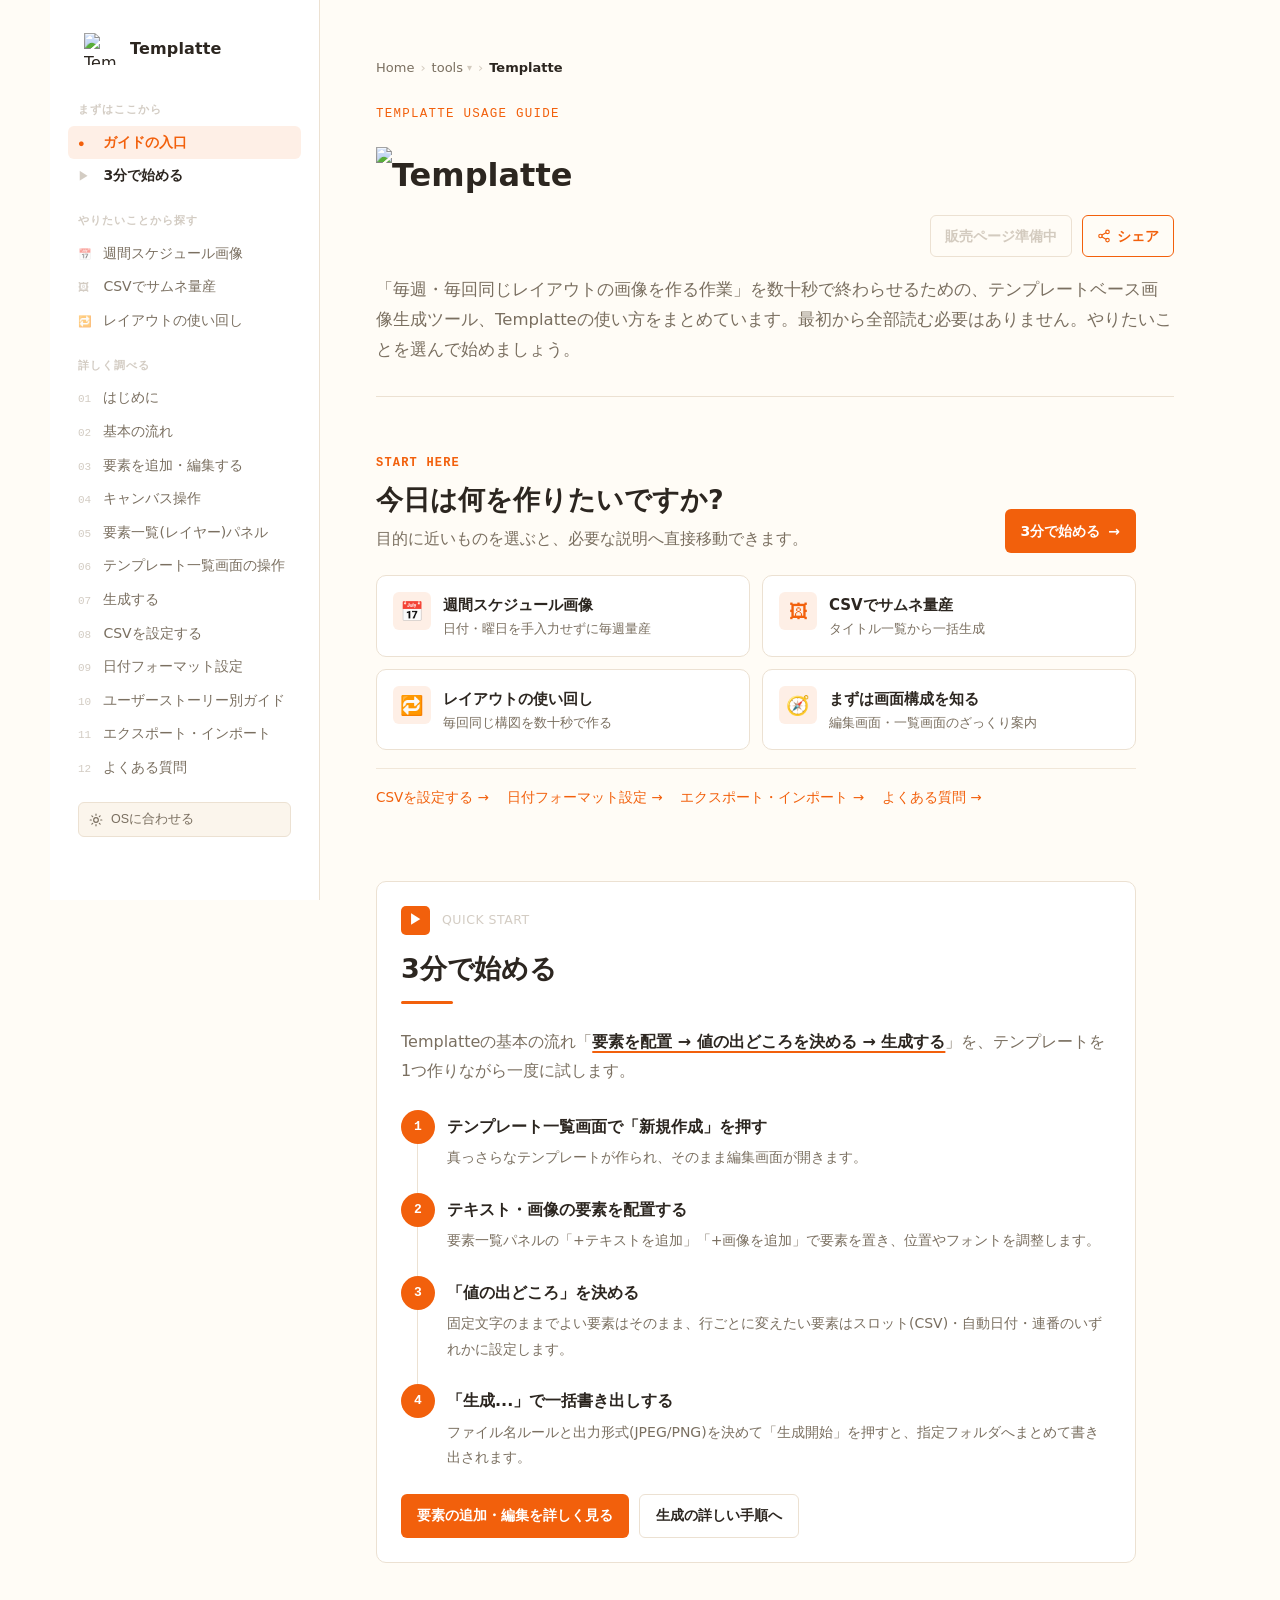
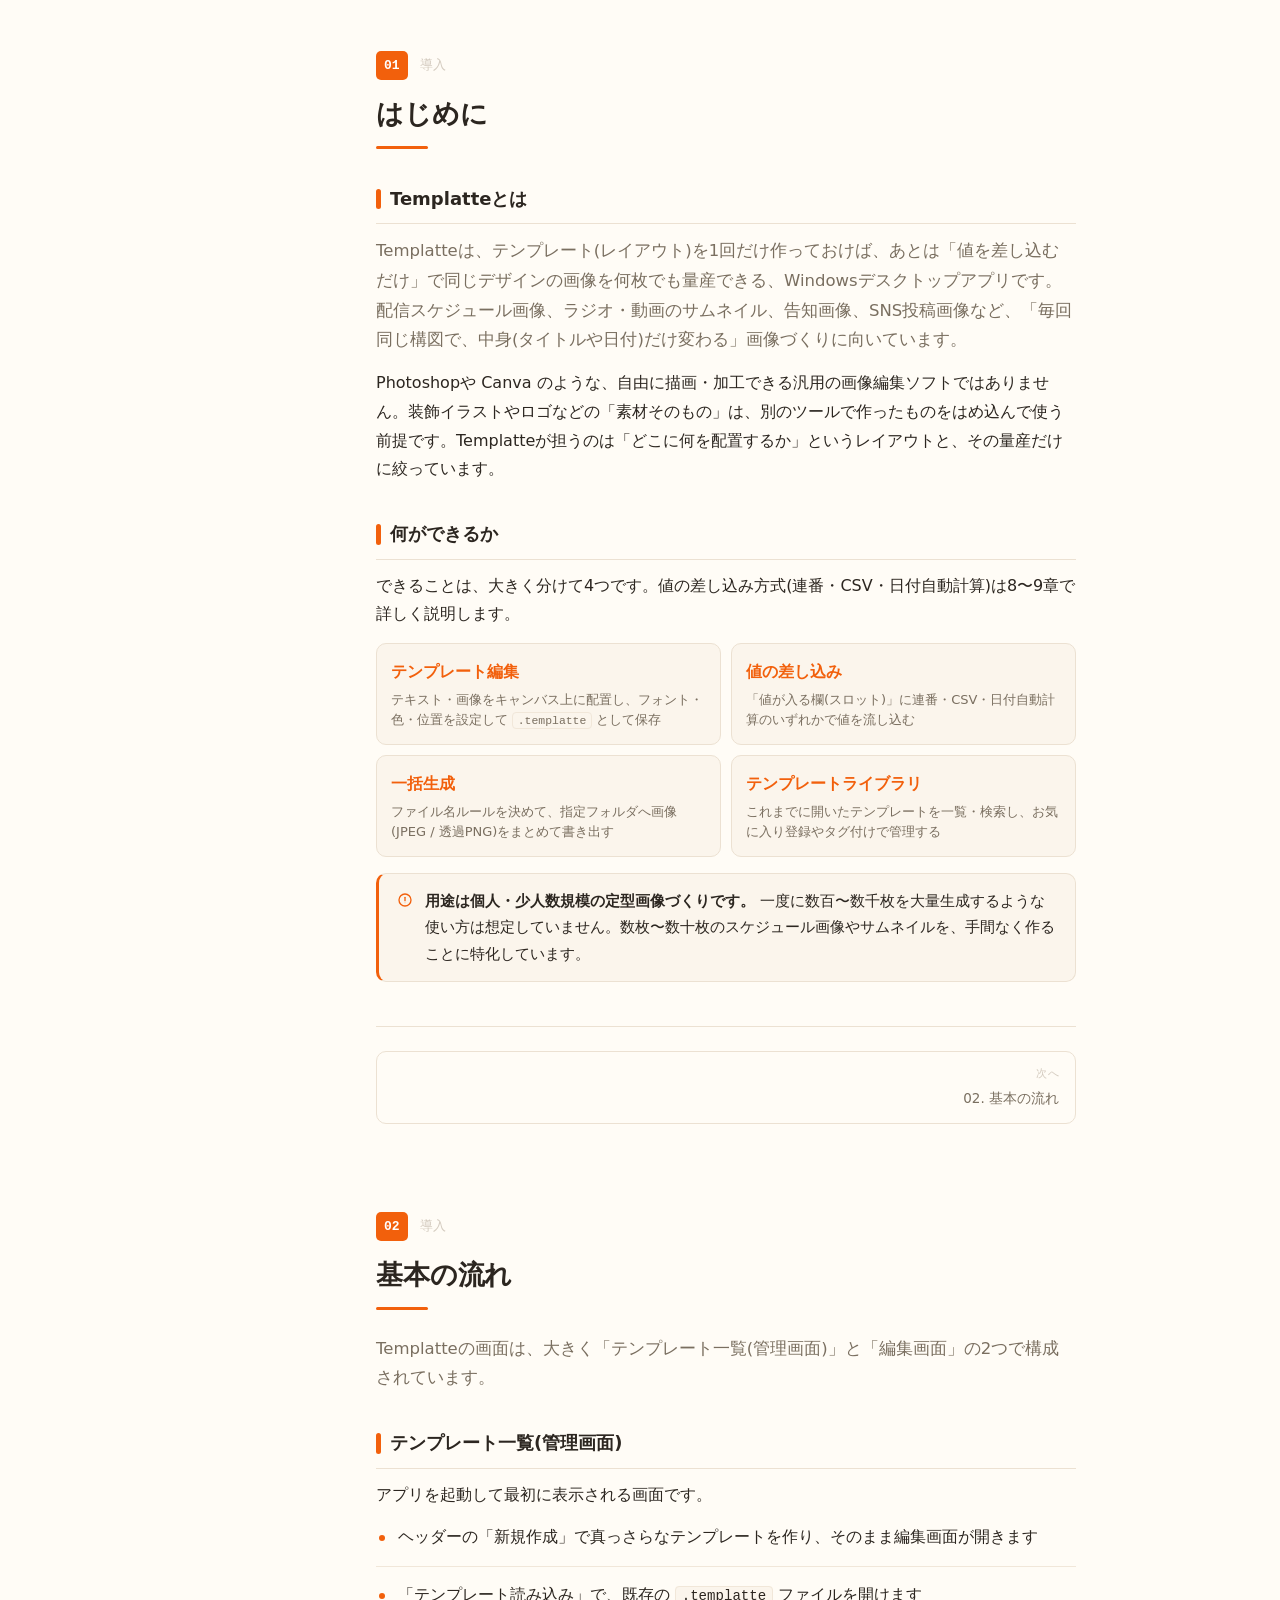
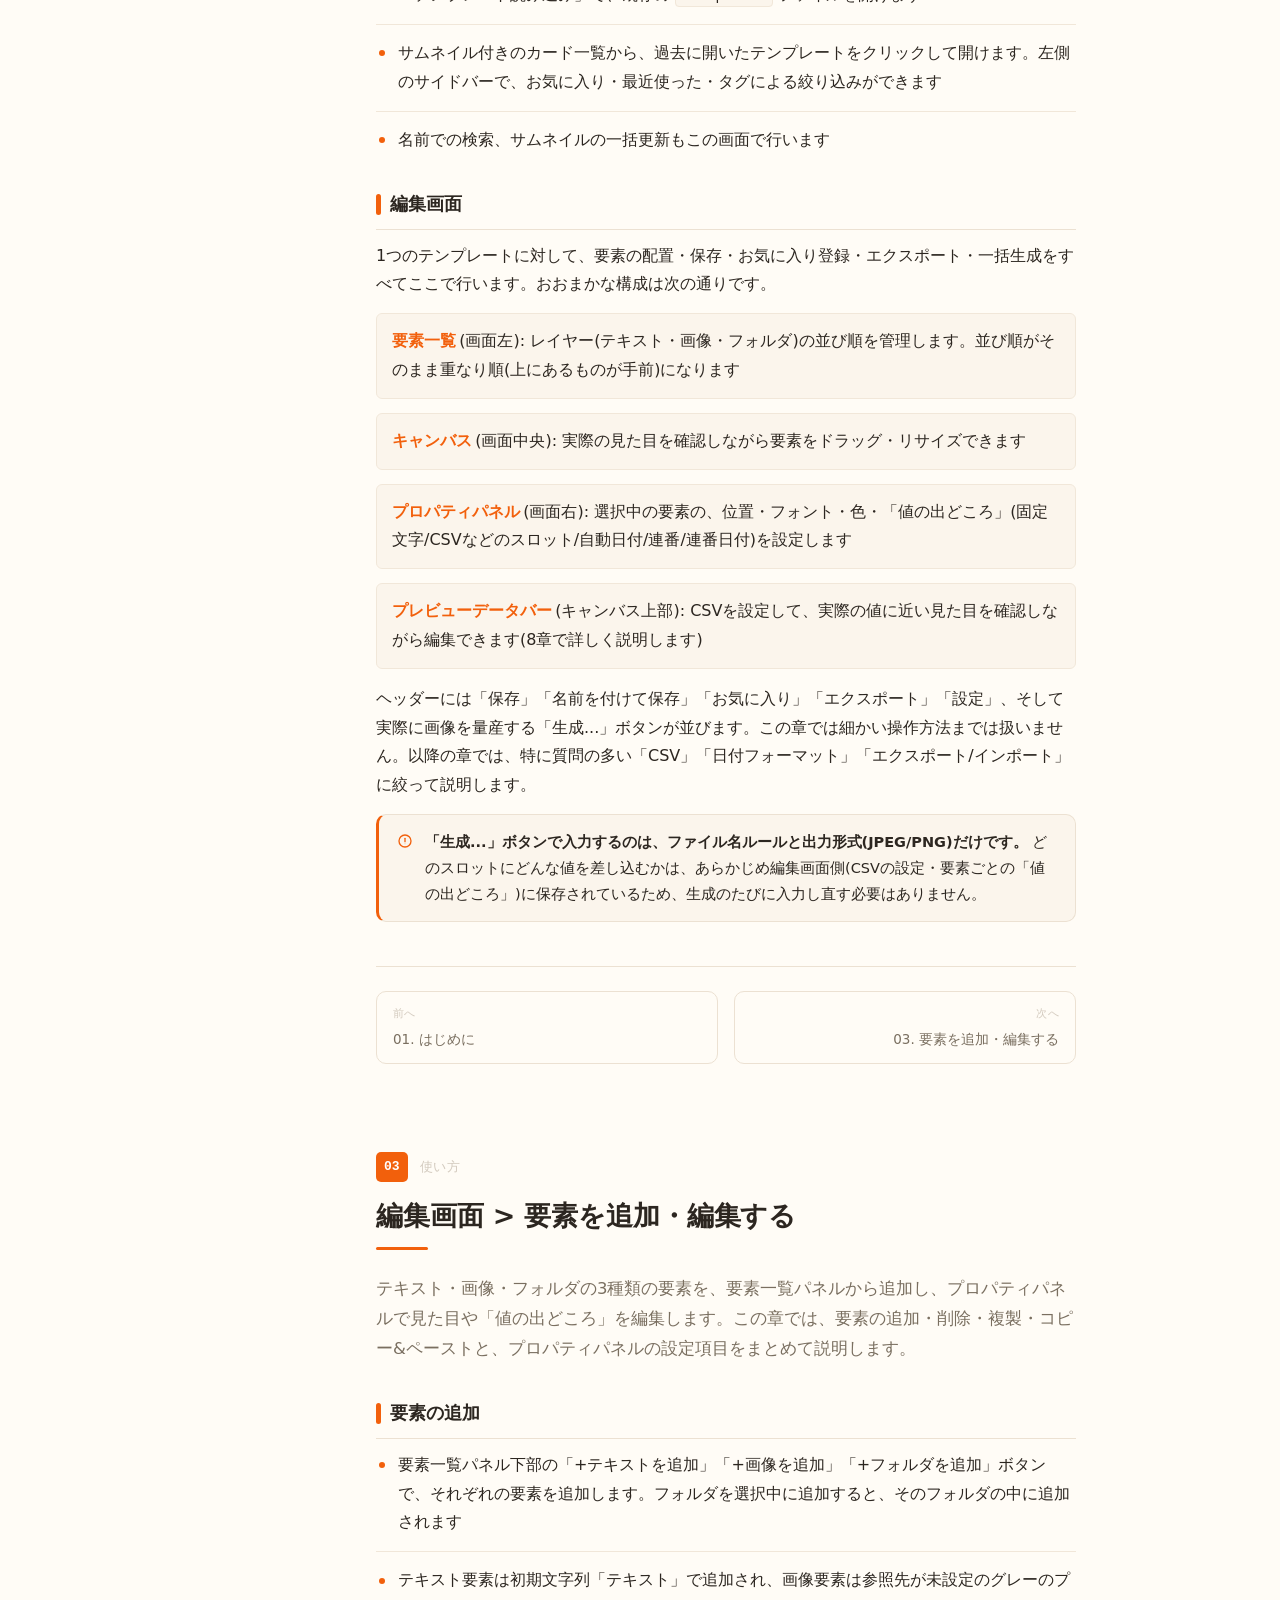
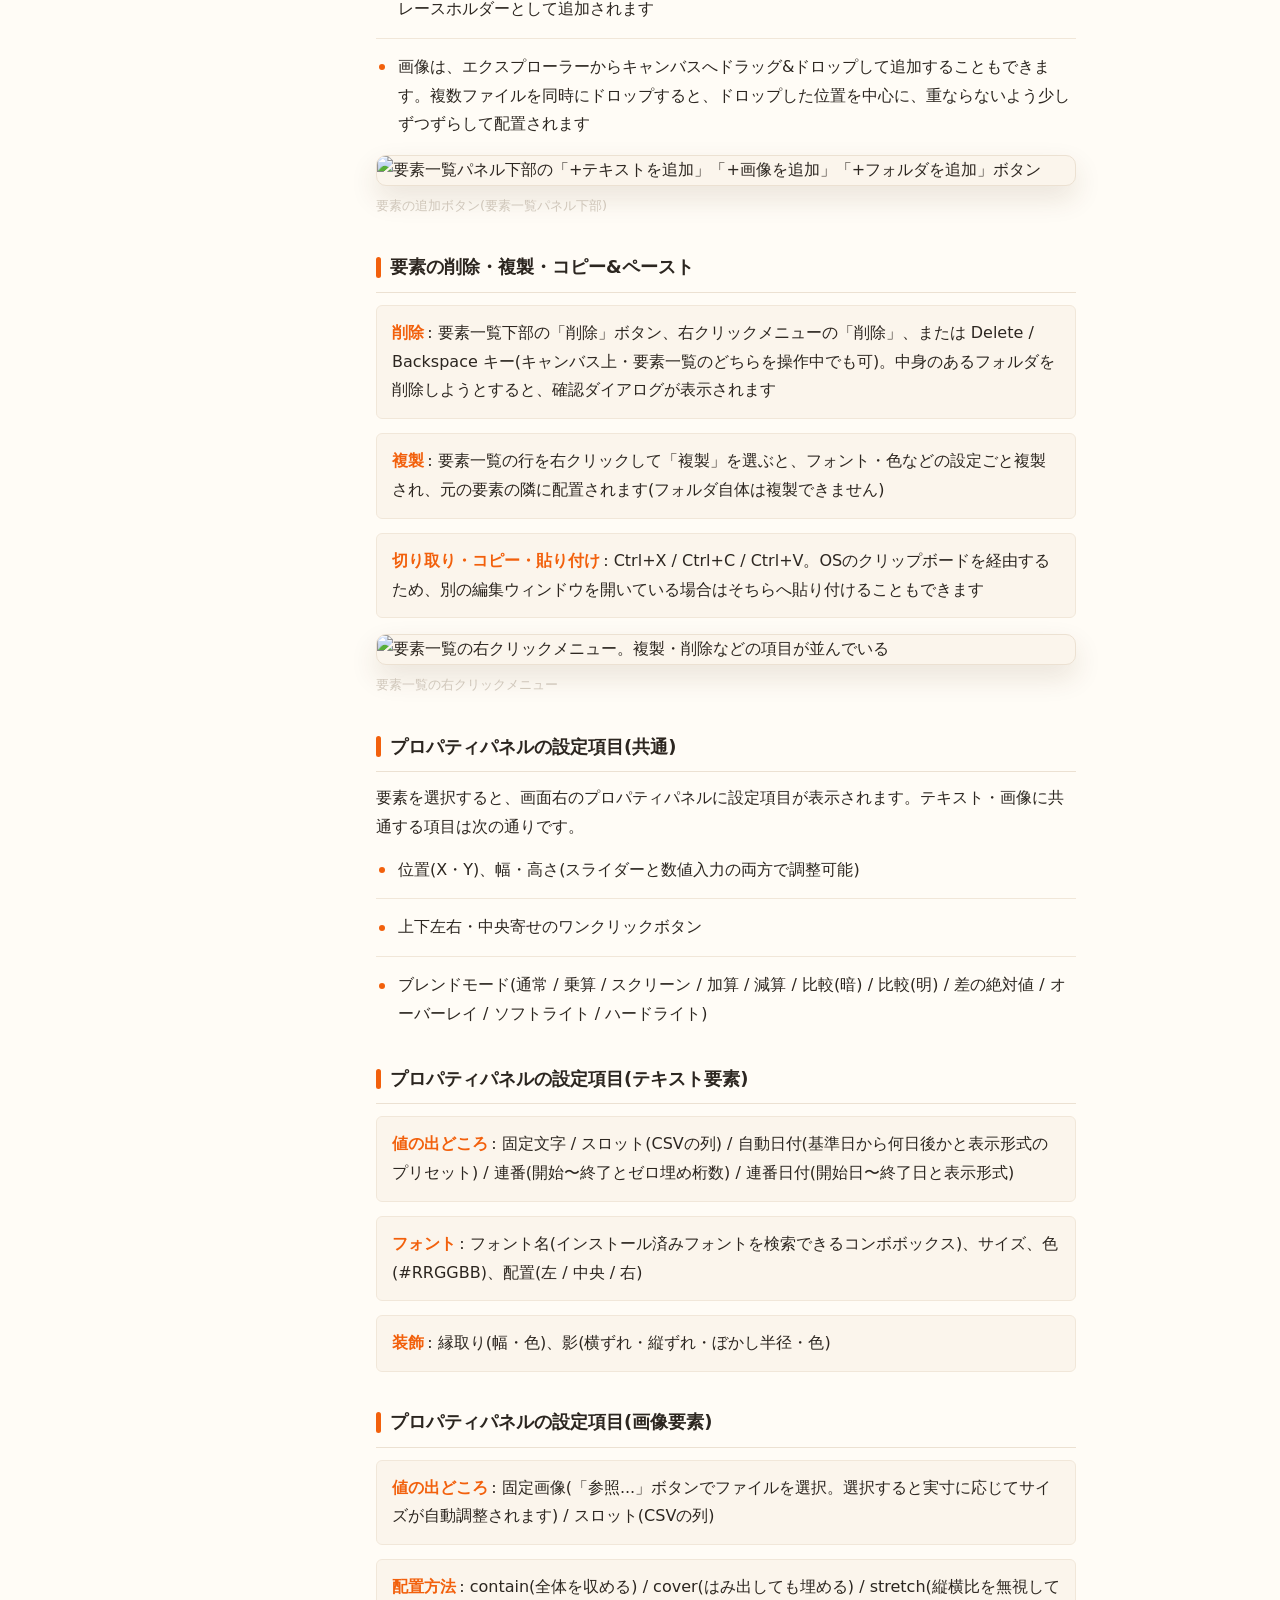
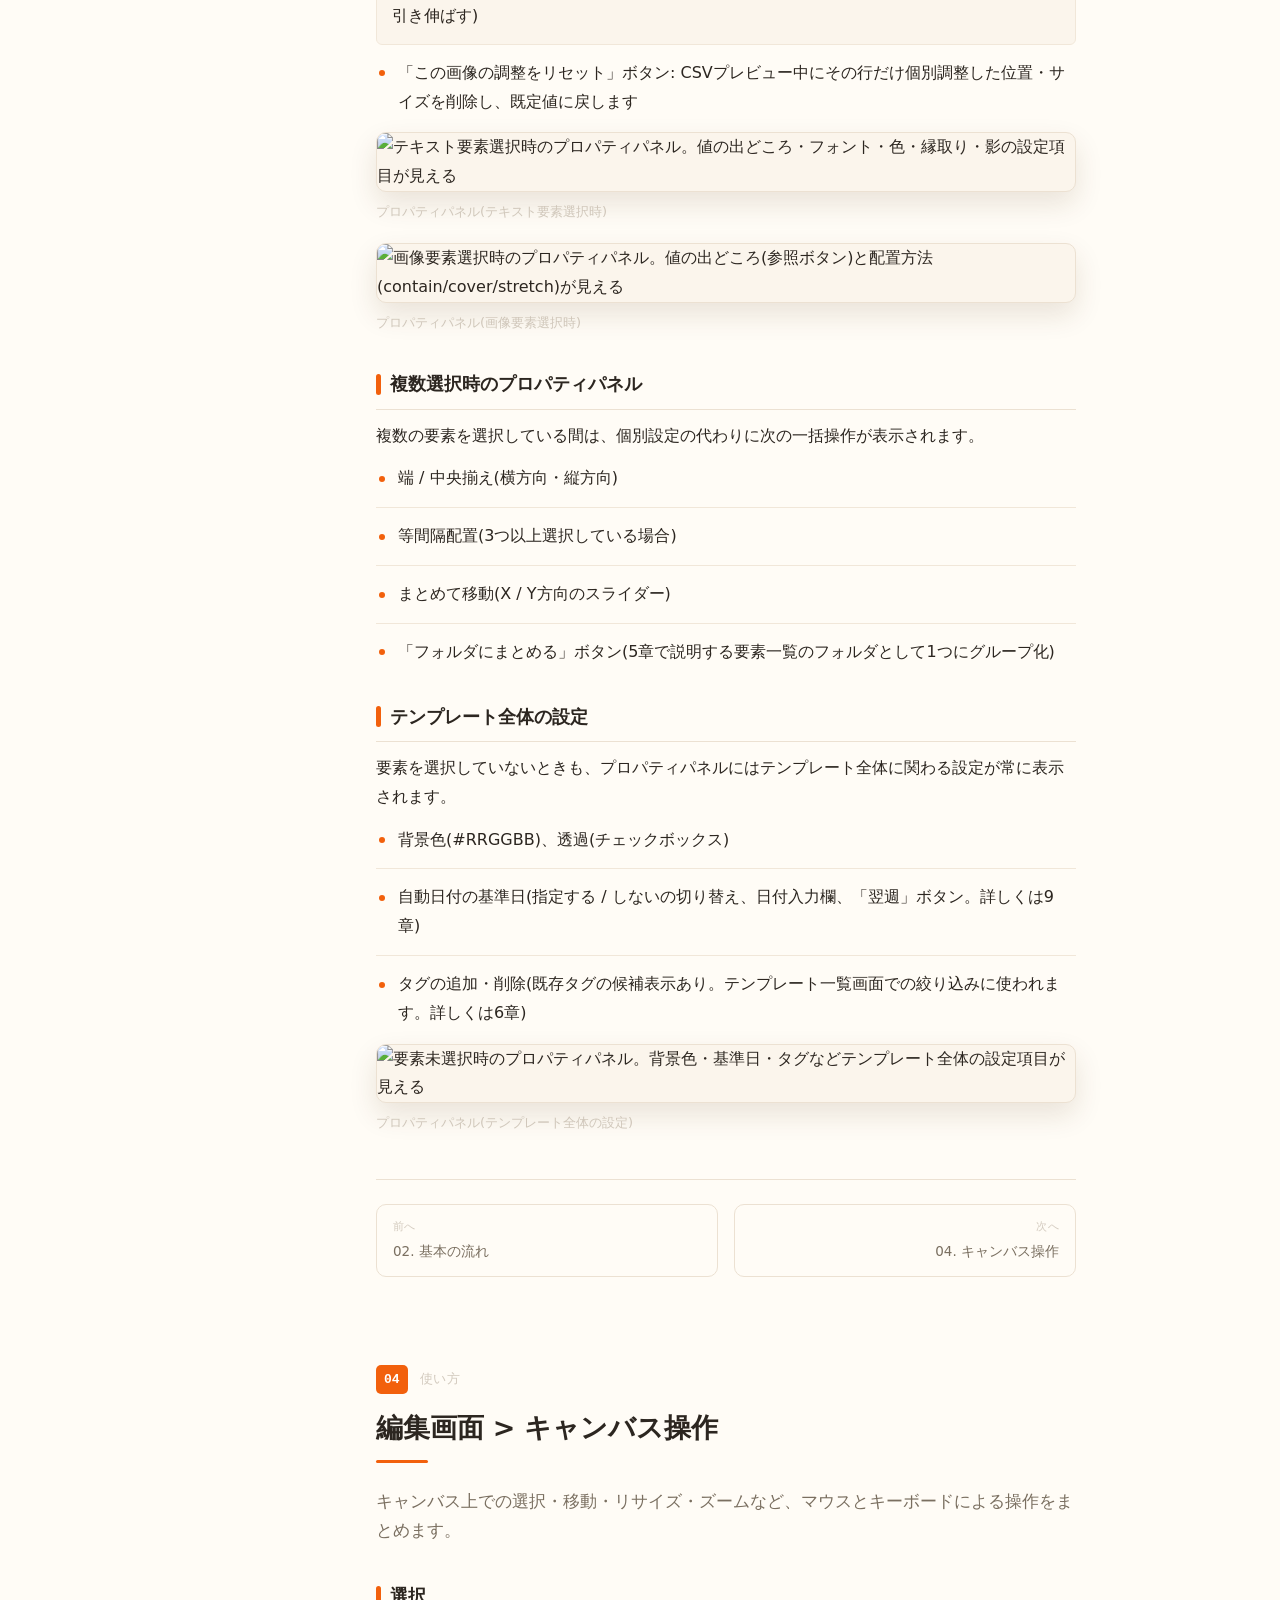
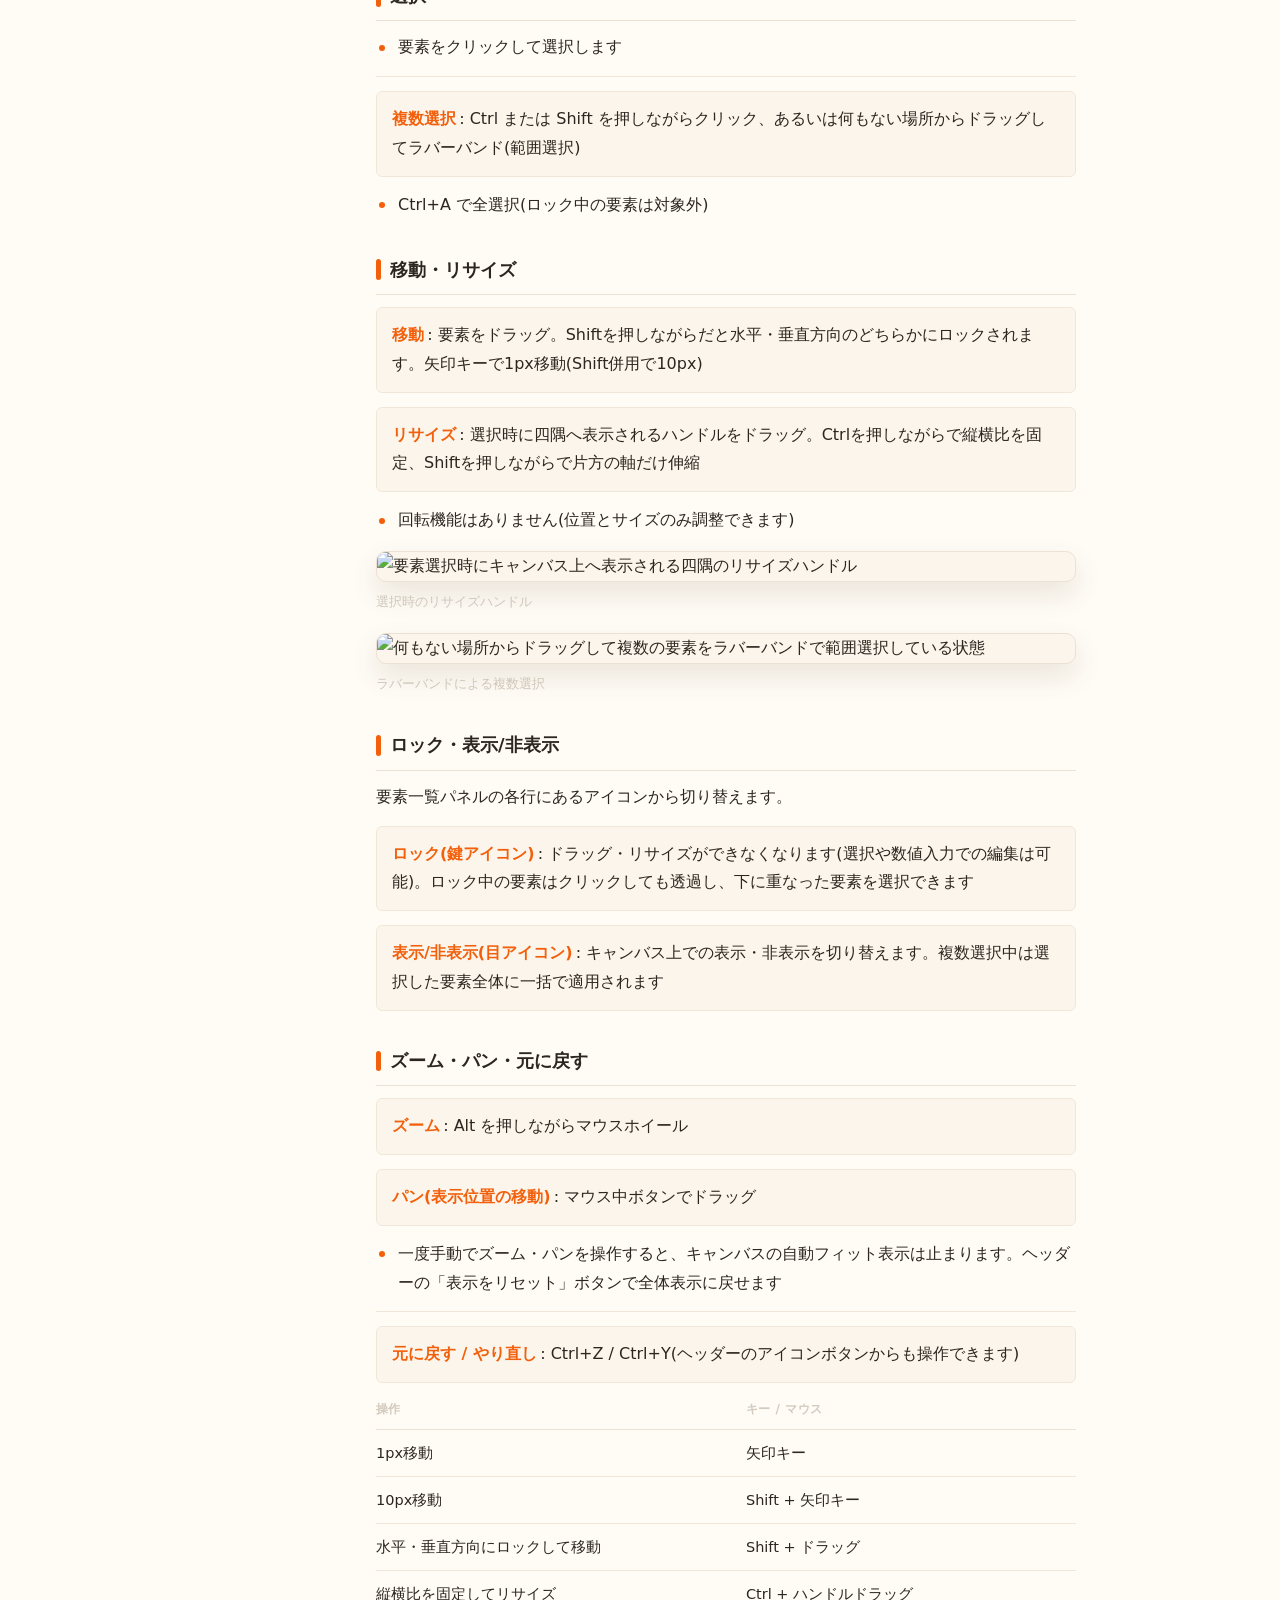
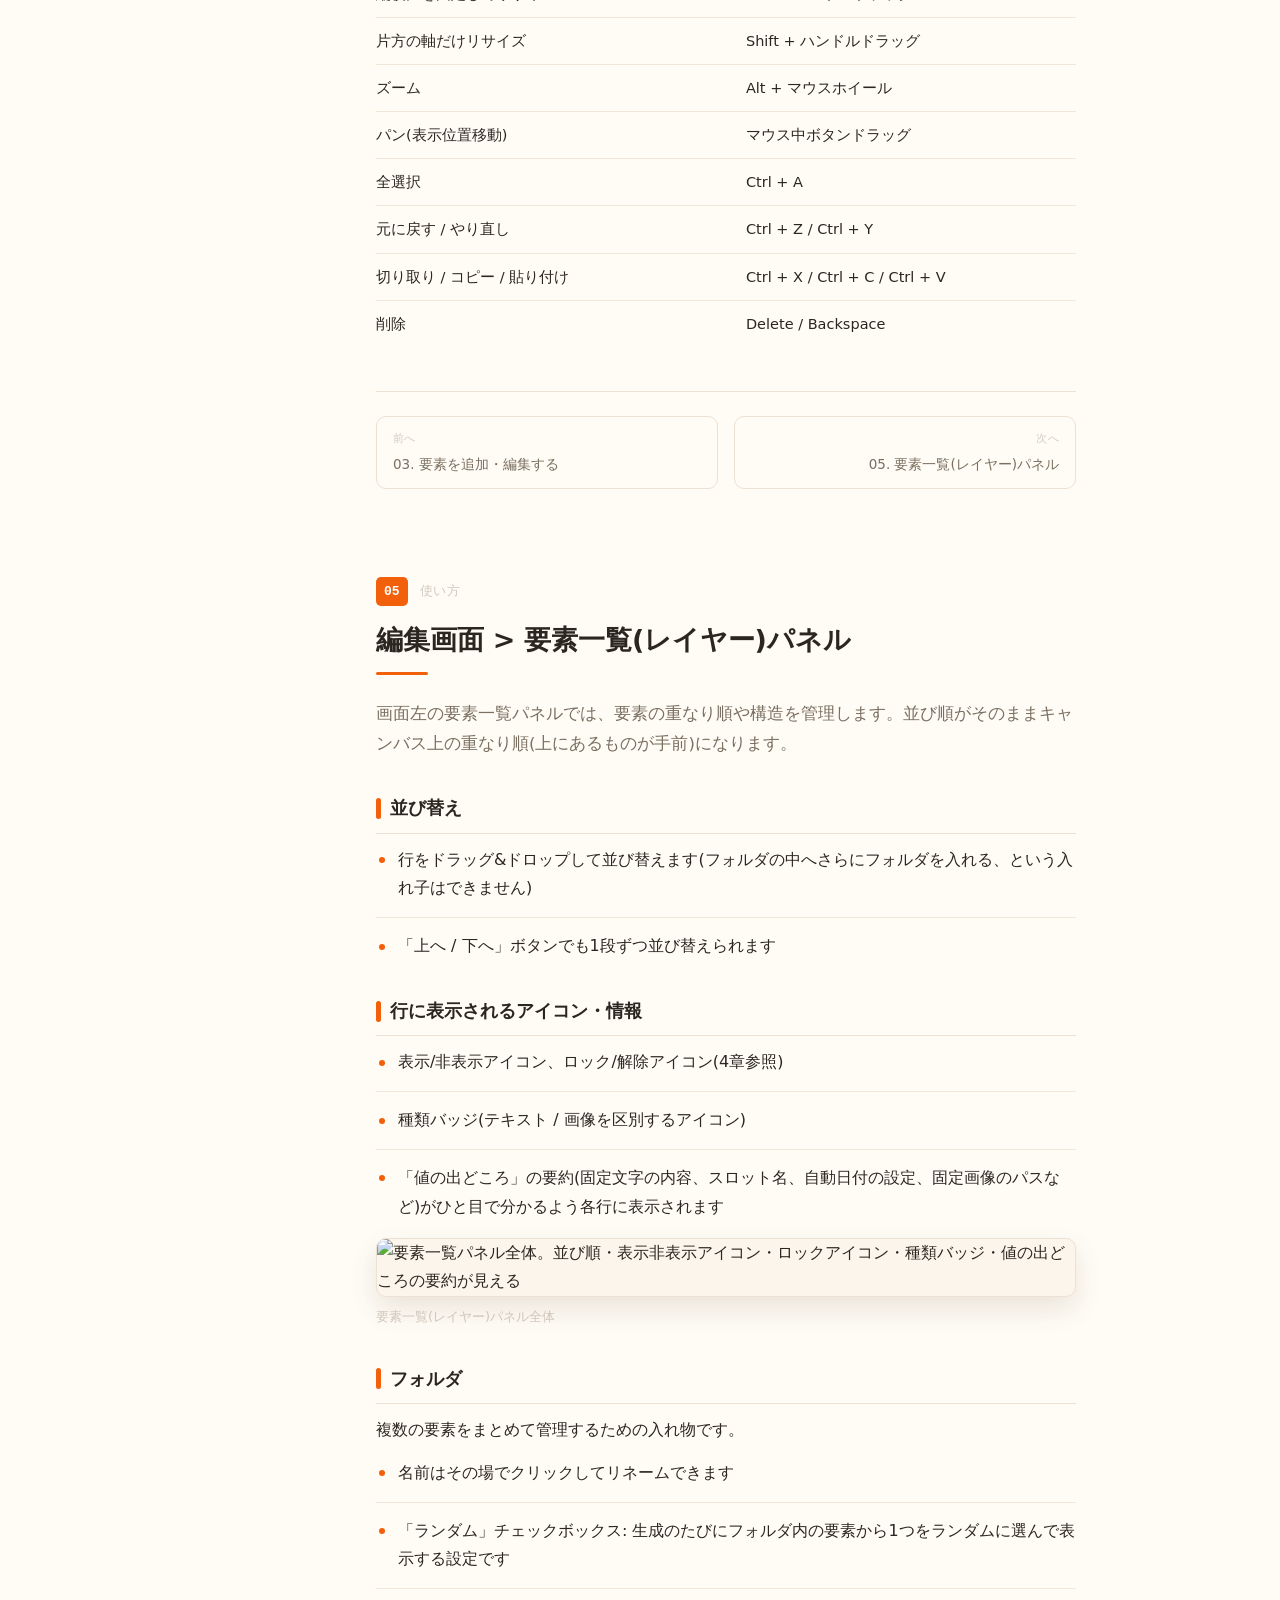
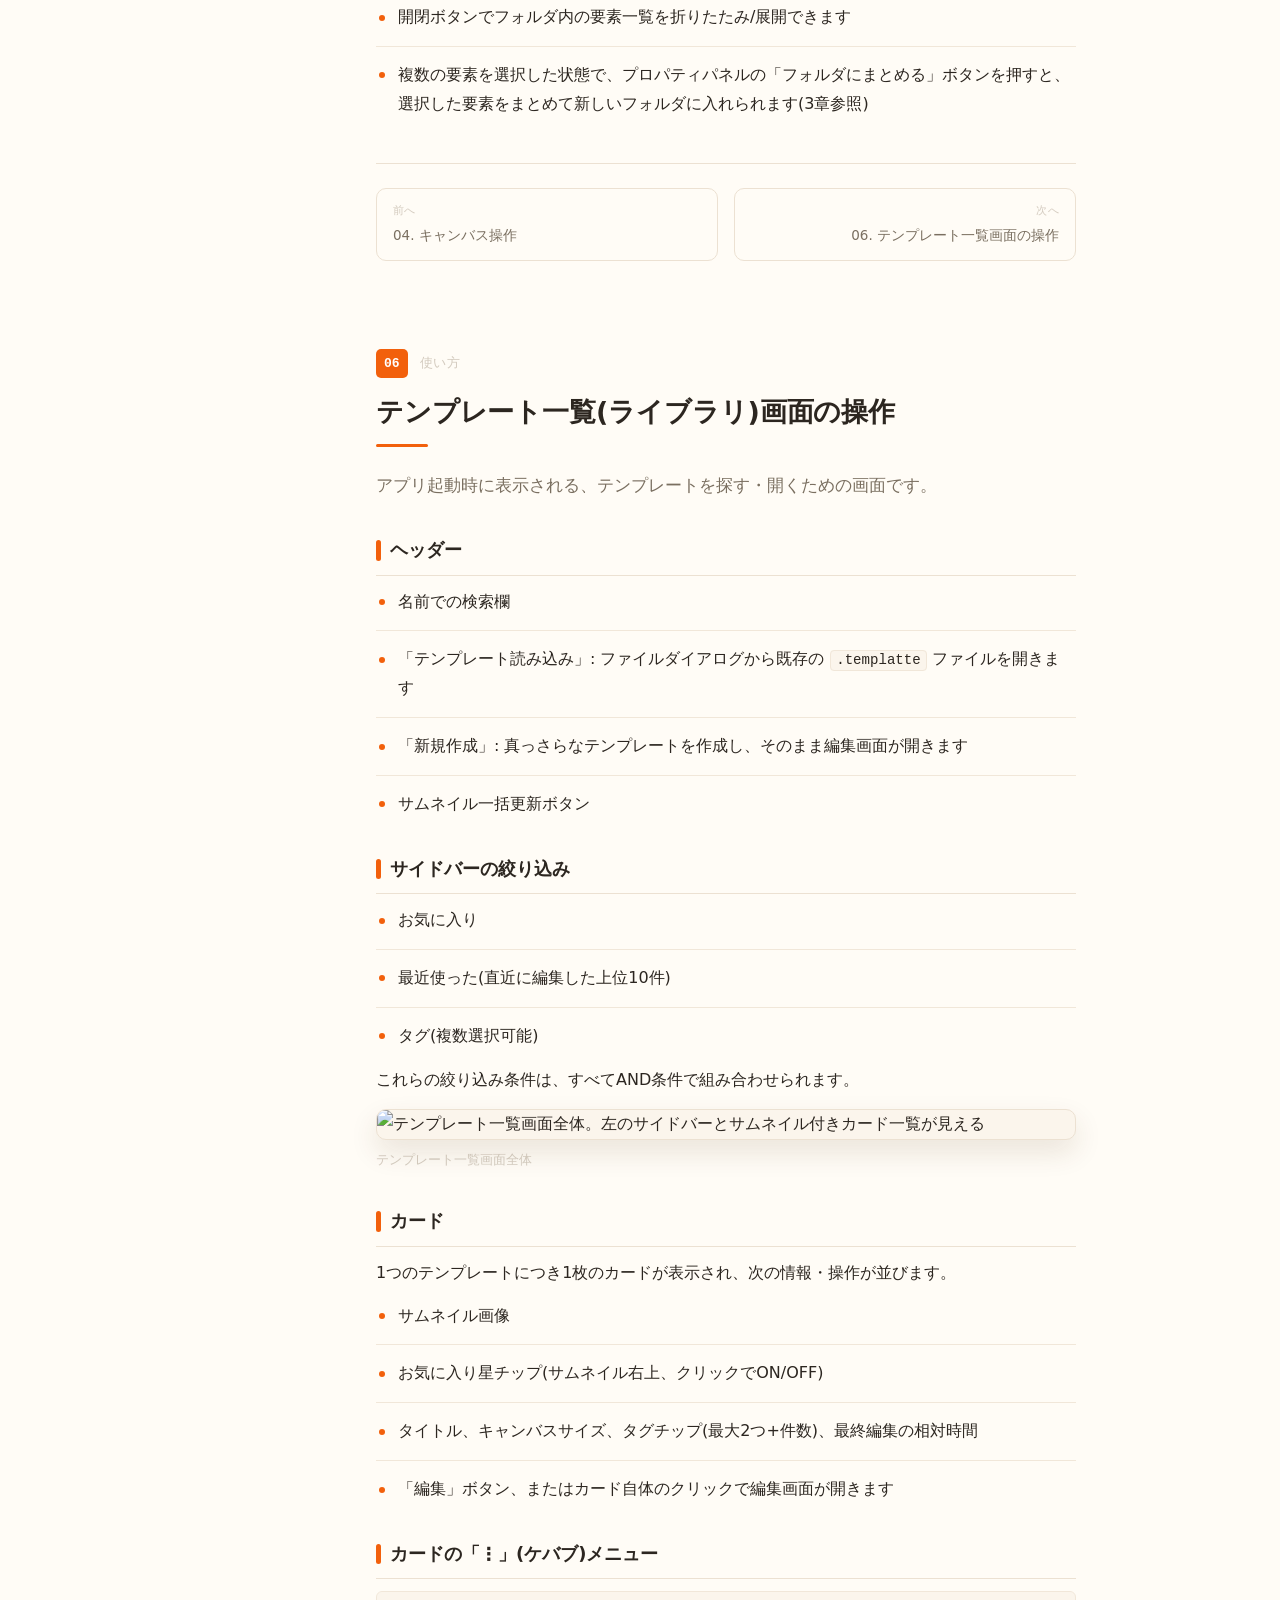
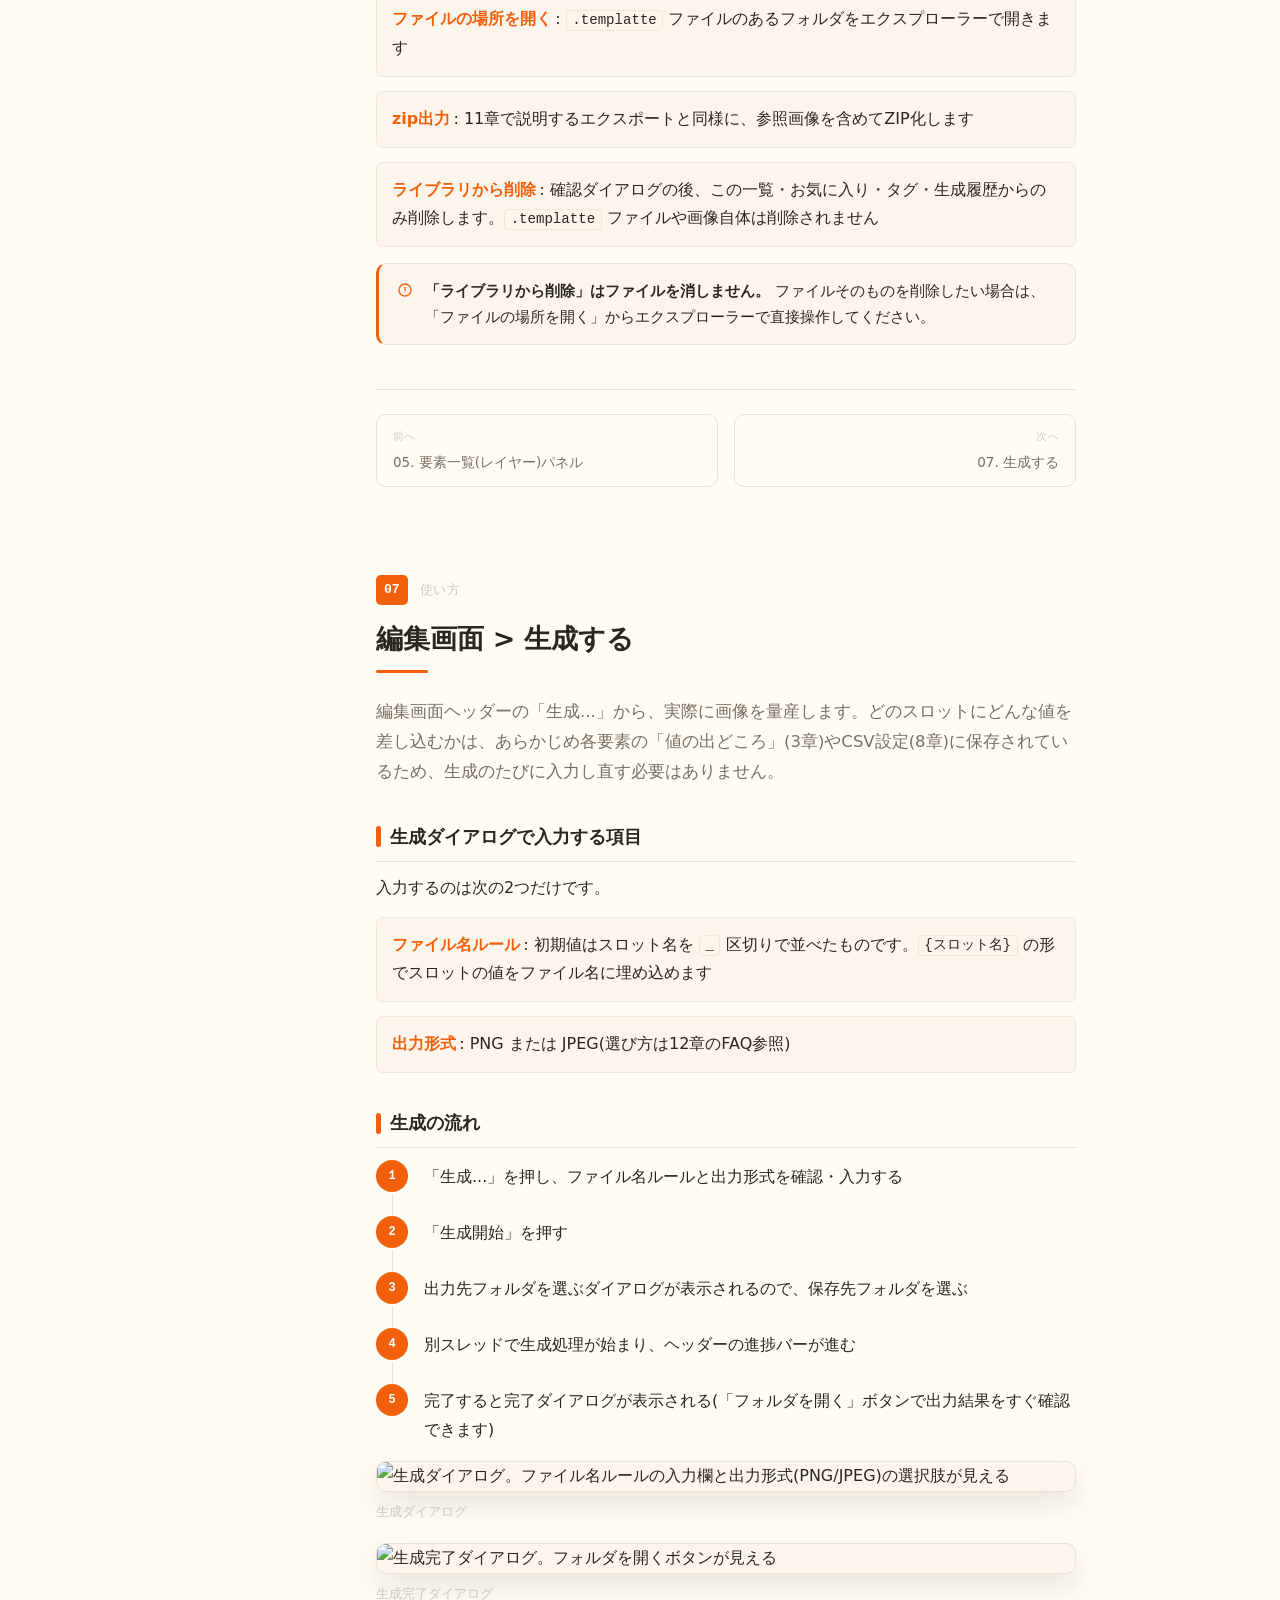
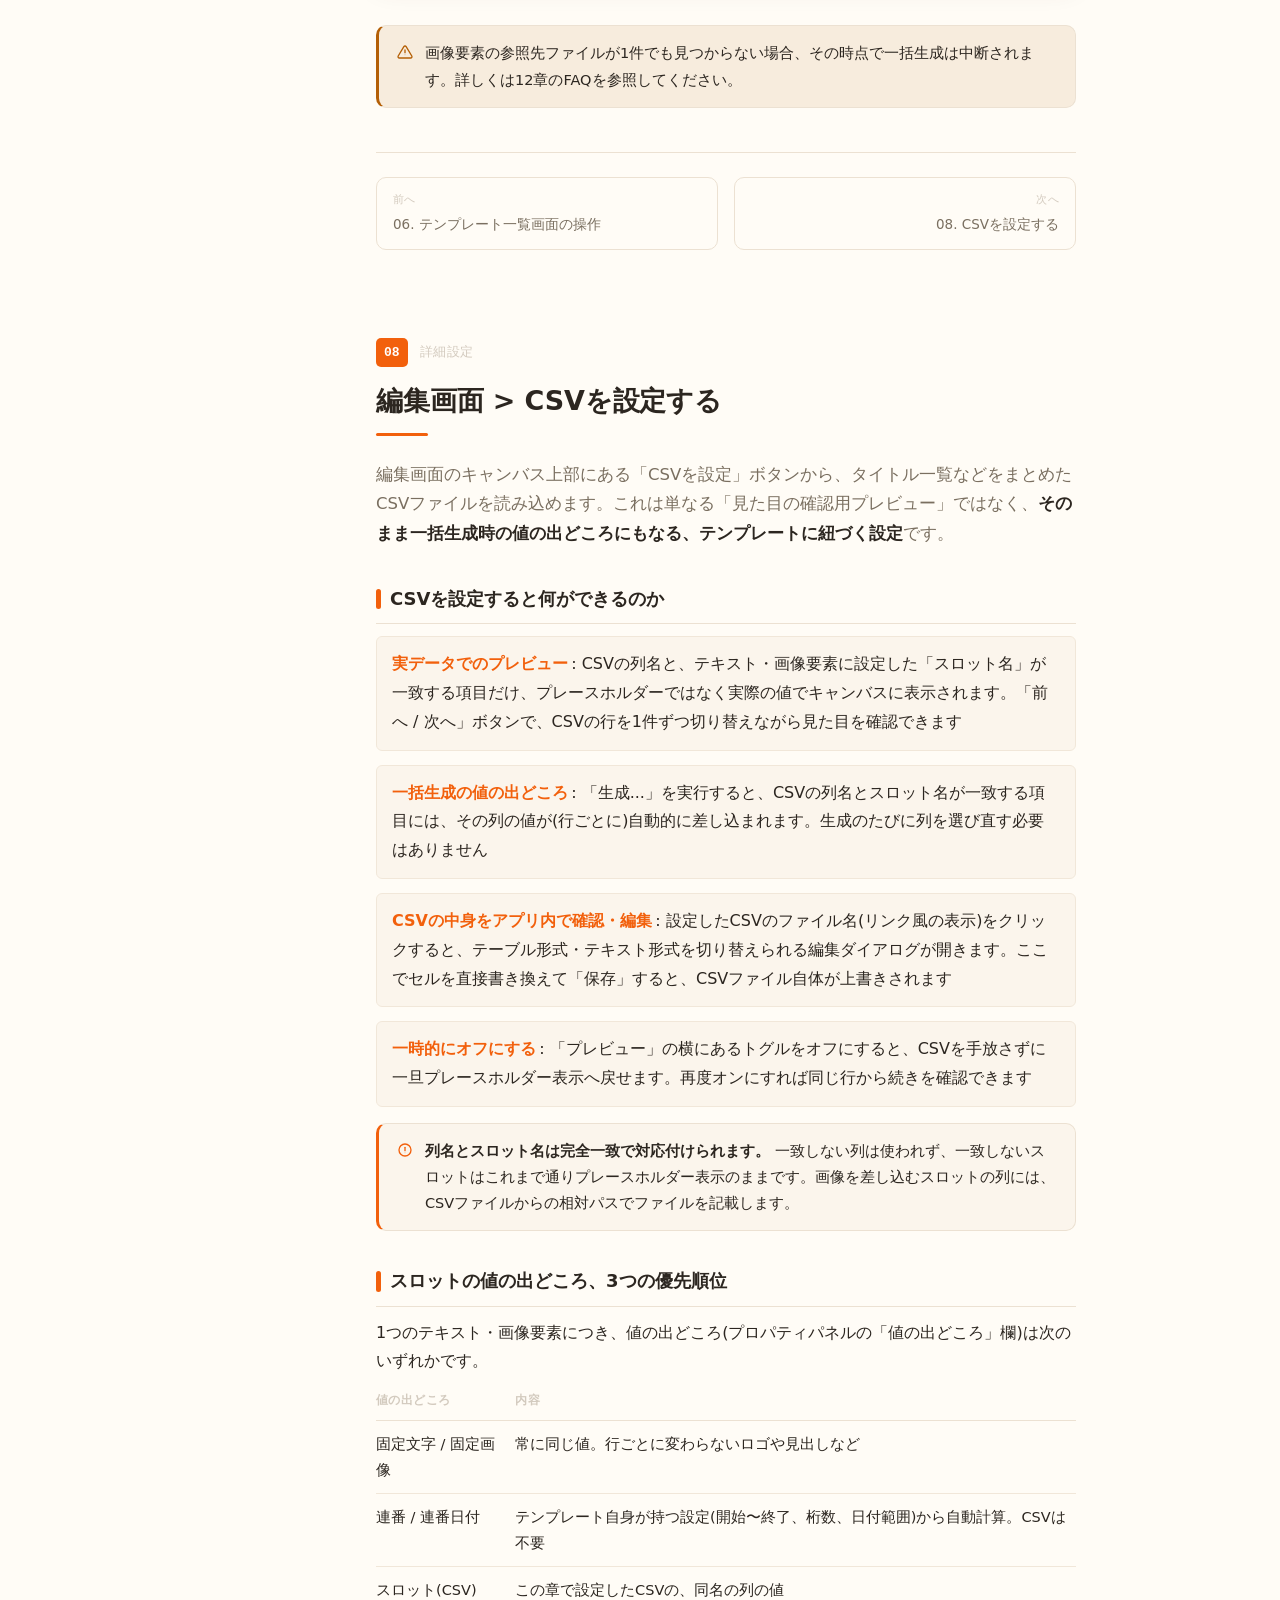
==== commit b6eedb5e: "共通箇所の整理" ====
--- a/Templatte/Templatte.html
+++ b/Templatte/Templatte.html
@@ -21,9 +21,10 @@
 <meta name="twitter:title" content="Templatte 使い方ガイド">
 <meta name="twitter:description" content="「毎週・毎回同じレイアウトの画像を作る作業」を数十秒で終わらせるための、テンプレートベース画像生成ツール、Templatteの使い方">
 <meta name="twitter:image" content="https://manachitose.github.io/Templatte/icons/Templatte_og_image.jpg">
+<link rel="stylesheet" href="../assets/guide/guide.css">
 <link rel="stylesheet" href="Templatte.css">
 </head>
-<body>
+<body data-guide-id="templatte" data-guide-share-text="Templatte 使い方ガイド">
 
 <div id="progress"></div>
 
@@ -706,7 +707,7 @@
   </main>
 </div>
 
-<script src="Templatte.js"></script>
+<script src="../assets/guide/guide.js"></script>
 
 </body>
 </html>
--- a/assets/guide/guide.css
+++ b/assets/guide/guide.css
@@ -0,0 +1,1076 @@
+﻿/* Shared usage-guide layout and components. App colors live in each app CSS. */
+  * { box-sizing: border-box; }
+  html { scroll-behavior: smooth; }
+  @media (prefers-reduced-motion: reduce) {
+    html { scroll-behavior: auto; }
+    * { animation-duration: 0.01ms !important; transition-duration: 0.01ms !important; }
+  }
+
+  body {
+    margin: 0;
+    background: var(--guide-bg);
+    color: var(--guide-text);
+    font-family: var(--guide-font-sans);
+    font-size: 16px;
+    line-height: 1.8;
+    -webkit-font-smoothing: antialiased;
+  }
+
+  /* ---------- progress bar ---------- */
+  #progress {
+    position: fixed;
+    top: 0; left: 0;
+    height: 3px;
+    width: 0%;
+    background: var(--guide-accent);
+    z-index: 60;
+    transition: width 80ms linear;
+  }
+
+  /* ---------- layout ---------- */
+  .layout {
+    display: flex;
+    align-items: flex-start;
+    max-width: 1180px;
+    margin: 0 auto;
+  }
+
+  .sidebar {
+    position: sticky;
+    top: 0;
+    height: 100vh;
+    width: var(--guide-sidebar-width, 280px);
+    flex: none;
+    overflow-y: auto;
+    padding: 28px 18px 40px;
+    border-right: 1px solid var(--guide-border);
+    background: var(--guide-surface);
+  }
+
+  .brand {
+    display: flex;
+    align-items: center;
+    gap: 8px;
+    padding: 4px 10px 20px;
+  }
+  .brand-logo {
+    display: flex;
+    align-items: center;
+    padding: 1px 6px;
+  }
+  .brand-name {
+    font-weight: 700;
+    font-size: 16px;
+    letter-spacing: 0.01em;
+    line-height: 1;
+  }
+  .brand-sub {
+    display: block;
+    font-size: 12px;
+    color: var(--guide-text-faint);
+    padding: 0 10px 18px;
+  }
+
+  .nav-group {
+    margin-bottom: 4px;
+  }
+  .nav-separator {
+    height: 1px;
+    margin: 18px 10px 6px;
+    background: var(--guide-border);
+  }
+  .nav-group-label {
+    font-size: 11px;
+    font-weight: 700;
+    letter-spacing: 0.09em;
+    color: var(--guide-text-faint);
+    text-transform: uppercase;
+    padding: 14px 10px 6px;
+  }
+  .nav-link {
+    display: flex;
+    align-items: baseline;
+    gap: 10px;
+    padding: 7px 10px;
+    border-radius: var(--guide-radius-s);
+    color: var(--guide-text-muted);
+    text-decoration: none;
+    font-size: 14px;
+    line-height: 1.4;
+  }
+  .nav-link:hover {
+    color: var(--guide-text);
+    background: var(--guide-surface-2);
+  }
+  .nav-link .num {
+    font-family: var(--guide-font-mono);
+    font-size: 11px;
+    color: var(--guide-text-faint);
+    flex: none;
+    width: 1.4em;
+  }
+  .nav-link.active {
+    color: var(--guide-accent);
+    background: var(--guide-accent-soft);
+    font-weight: 700;
+  }
+  .nav-link.active .num { color: var(--guide-accent); }
+  .nav-link-primary {
+    color: var(--guide-text);
+    font-weight: 700;
+  }
+
+  .theme-toggle {
+    display: flex;
+    align-items: center;
+    gap: 8px;
+    margin: 18px 10px 0;
+    padding: 8px 10px;
+    border: 1px solid var(--guide-border);
+    border-radius: var(--guide-radius-s);
+    background: var(--guide-surface-2);
+    color: var(--guide-text-muted);
+    font-size: 12.5px;
+    cursor: pointer;
+    width: calc(100% - 20px);
+  }
+  .theme-toggle:hover { color: var(--guide-text); border-color: var(--guide-text-faint); }
+  .theme-toggle svg { flex: none; }
+
+  .nav-toggle {
+    display: none;
+  }
+
+  /* ---------- main content ---------- */
+  .content {
+    flex: 1;
+    min-width: 0;
+    padding: 56px 56px 120px;
+  }
+
+  /* ---------- breadcrumb ---------- */
+  .breadcrumb {
+    display: flex;
+    align-items: center;
+    flex-wrap: wrap;
+    gap: 6px;
+    margin-bottom: 24px;
+    font-size: 13px;
+    color: var(--guide-text-muted);
+  }
+  .breadcrumb-link {
+    color: var(--guide-text-muted);
+    text-decoration: none;
+  }
+  .breadcrumb-link:hover {
+    color: var(--guide-accent);
+  }
+  .breadcrumb-sep {
+    color: var(--guide-text-faint);
+  }
+  .breadcrumb-current {
+    color: var(--guide-text);
+    font-weight: 600;
+  }
+  .breadcrumb-dropdown {
+    position: relative;
+    display: inline-flex;
+  }
+  .breadcrumb-dropdown summary {
+    list-style: none;
+    cursor: pointer;
+    display: inline-flex;
+    align-items: center;
+    gap: 4px;
+  }
+  .breadcrumb-dropdown summary::-webkit-details-marker {
+    display: none;
+  }
+  .breadcrumb-dropdown summary::after {
+    content: "▾";
+    font-size: 10px;
+    color: var(--guide-text-faint);
+  }
+  .breadcrumb-menu {
+    position: absolute;
+    top: calc(100% + 8px);
+    left: 0;
+    margin: 0;
+    padding: 6px;
+    list-style: none;
+    min-width: 160px;
+    background: var(--guide-surface);
+    border: 1px solid var(--guide-border);
+    border-radius: var(--guide-radius-m);
+    box-shadow: var(--guide-shadow);
+    z-index: 20;
+  }
+  .breadcrumb-menu li + li {
+    margin-top: 2px;
+  }
+  .breadcrumb-menu a {
+    display: block;
+    padding: 8px 10px;
+    border-radius: var(--guide-radius-s);
+    color: var(--guide-text);
+    text-decoration: none;
+    font-size: 13px;
+  }
+  .breadcrumb-menu a:hover {
+    background: var(--guide-accent-soft);
+  }
+  .breadcrumb-menu a[aria-current="page"] {
+    color: var(--guide-accent);
+    font-weight: 600;
+  }
+
+  .doc-header {
+    margin-bottom: 56px;
+    padding-bottom: 32px;
+    border-bottom: 1px solid var(--guide-border);
+  }
+  .doc-eyebrow {
+    font-family: var(--guide-font-mono);
+    font-size: 12.5px;
+    letter-spacing: 0.1em;
+    color: var(--guide-accent);
+    text-transform: uppercase;
+    margin: 0 0 14px;
+  }
+  .doc-title {
+    margin-bottom: 10px;
+  }
+
+  .doc-title img {
+    width: 90%;
+  }
+  .doc-store-link {
+    display: flex;
+    width: fit-content;
+    align-items: center;
+    gap: 6px;
+    margin: 0 0 18px auto;
+    padding: 8px 14px;
+    border-radius: var(--guide-radius-s);
+    border: 1px solid var(--guide-accent);
+    color: var(--guide-accent);
+    text-decoration: none;
+    font-size: 13.5px;
+    font-weight: 700;
+    line-height: 1.8;
+    transition: background 150ms ease, color 150ms ease;
+  }
+  .doc-store-link:hover {
+    background: var(--guide-accent-soft);
+  }
+  .doc-store-link.is-disabled {
+    border-color: var(--guide-border);
+    color: var(--guide-text-faint);
+    font-weight: 600;
+    cursor: default;
+  }
+
+  .doc-header-actions {
+    display: flex;
+    align-items: center;
+    justify-content: flex-end;
+    gap: 10px;
+    margin: 0 0 18px;
+  }
+  .doc-header-actions .doc-store-link {
+    margin: 0;
+  }
+
+  /* ---------- share widget ---------- */
+  .share-widget {
+    position: relative;
+  }
+  .share-btn {
+    appearance: none;
+    -webkit-appearance: none;
+    display: flex;
+    align-items: center;
+    gap: 6px;
+    margin: 0;
+    padding: 8px 14px;
+    border-radius: var(--guide-radius-s);
+    border: 1px solid var(--guide-accent);
+    background: none;
+    color: var(--guide-accent);
+    font-family: var(--guide-font-sans);
+    font-size: 13.5px;
+    font-weight: 700;
+    line-height: 1.8;
+    cursor: pointer;
+    transition: background 150ms ease, color 150ms ease;
+  }
+  .share-btn:hover,
+  .share-btn[aria-expanded="true"] {
+    background: var(--guide-accent-soft);
+  }
+  .share-btn svg { display: block; }
+
+  .share-menu[hidden] {
+    display: none;
+  }
+  .share-menu {
+    position: absolute;
+    top: calc(100% + 8px);
+    right: 0;
+    z-index: 10;
+    display: flex;
+    flex-direction: column;
+    min-width: 170px;
+    padding: 6px;
+    border-radius: var(--guide-radius-m);
+    border: 1px solid var(--guide-border);
+    background: var(--guide-surface);
+    box-shadow: var(--guide-shadow);
+  }
+  .share-menu-item {
+    display: block;
+    width: 100%;
+    padding: 9px 10px;
+    border: none;
+    border-radius: var(--guide-radius-s);
+    background: none;
+    color: var(--guide-text);
+    font-family: var(--guide-font-sans);
+    font-size: 13px;
+    text-align: left;
+    text-decoration: none;
+    cursor: pointer;
+  }
+  .share-menu-item:hover {
+    background: var(--guide-accent-soft);
+    color: var(--guide-accent);
+  }
+
+  .doc-lede {
+    font-size: 16.5px;
+    color: var(--guide-text-muted);
+    margin: 0;
+  }
+
+  /* ---------- guide home / quick start ---------- */
+  .guide-home,
+  .quick-start {
+    max-width: 760px;
+    scroll-margin-top: 24px;
+  }
+  .guide-home {
+    margin: 0 0 72px;
+  }
+  .guide-home-heading {
+    display: flex;
+    align-items: flex-end;
+    justify-content: space-between;
+    gap: 24px;
+    margin-bottom: 22px;
+  }
+  .section-eyebrow {
+    margin: 0 0 6px;
+    color: var(--guide-accent);
+    font-family: var(--guide-font-mono);
+    font-size: 12px;
+    font-weight: 700;
+    letter-spacing: 0.1em;
+  }
+  .guide-home h2 {
+    margin: 0 0 6px;
+    font-size: 27px;
+    line-height: 1.4;
+  }
+  .guide-home-heading p:last-child,
+  .quick-start-lede {
+    margin: 0;
+    color: var(--guide-text-muted);
+  }
+  .start-button,
+  .secondary-button {
+    display: inline-flex;
+    align-items: center;
+    justify-content: center;
+    gap: 8px;
+    min-height: 44px;
+    padding: 9px 16px;
+    border-radius: var(--guide-radius-s);
+    font-size: 14px;
+    font-weight: 700;
+    line-height: 1.4;
+    text-decoration: none;
+  }
+  .start-button {
+    flex: none;
+    background: var(--guide-accent);
+    color: var(--guide-accent-ink);
+  }
+  .start-button:hover { filter: brightness(1.06); }
+  .secondary-button {
+    border: 1px solid var(--guide-border);
+    color: var(--guide-text);
+    background: var(--guide-surface);
+  }
+  .secondary-button:hover { border-color: var(--guide-accent); color: var(--guide-accent); }
+  .purpose-grid {
+    display: grid;
+    grid-template-columns: repeat(2, minmax(0, 1fr));
+    gap: 12px;
+  }
+  .purpose-card {
+    display: grid;
+    grid-template-columns: 38px 1fr;
+    grid-template-rows: auto auto;
+    column-gap: 12px;
+    padding: 16px;
+    border: 1px solid var(--guide-border);
+    border-radius: var(--guide-radius-m);
+    background: var(--guide-surface);
+    color: var(--guide-text);
+    text-decoration: none;
+    transition: border-color 140ms ease, background 140ms ease, transform 140ms ease;
+  }
+  .purpose-card:hover {
+    border-color: var(--guide-accent);
+    background: var(--guide-accent-soft);
+    transform: translateY(-1px);
+  }
+  .purpose-icon {
+    grid-row: 1 / 3;
+    display: grid;
+    place-items: center;
+    width: 38px;
+    height: 38px;
+    border-radius: var(--guide-radius-s);
+    background: var(--guide-accent-soft);
+    color: var(--guide-accent);
+    font-size: 19px;
+  }
+  .purpose-card strong { font-size: 15px; }
+  .purpose-card > span:last-child {
+    color: var(--guide-text-muted);
+    font-size: 13px;
+    line-height: 1.55;
+  }
+  .support-links {
+    display: flex;
+    flex-wrap: wrap;
+    gap: 8px 18px;
+    margin-top: 18px;
+    padding-top: 16px;
+    border-top: 1px solid var(--guide-border-soft);
+  }
+  .support-links a { font-size: 13.5px; text-decoration: none; }
+  .support-links a::after { content: " →"; }
+
+  .quick-start {
+    margin: 0 0 88px;
+    padding: 24px;
+    border: 1px solid var(--guide-border);
+    border-radius: var(--guide-radius-m);
+    background: var(--guide-surface);
+  }
+  .step-list {
+    display: grid;
+    gap: 0;
+    margin: 24px 0;
+    padding: 0;
+    list-style: none;
+  }
+  .step-list li {
+    position: relative;
+    display: grid;
+    grid-template-columns: 34px 1fr;
+    gap: 12px;
+    margin: 0;
+    padding: 0 0 22px;
+  }
+  .step-list li:last-child { padding-bottom: 0; }
+  .step-list li:not(:last-child)::before {
+    content: "";
+    position: absolute;
+    top: 32px;
+    bottom: 0;
+    left: 16px;
+    width: 1px;
+    background: var(--guide-border);
+  }
+  .step-number {
+    position: relative;
+    z-index: 1;
+    display: grid;
+    place-items: center;
+    width: 34px;
+    height: 34px;
+    border-radius: 50%;
+    background: var(--guide-accent);
+    color: var(--guide-accent-ink);
+    font-family: var(--guide-font-mono);
+    font-size: 13px;
+    font-weight: 800;
+  }
+  .step-list strong { display: block; margin: 3px 0 4px; }
+  .step-list p { margin: 0; color: var(--guide-text-muted); font-size: 14px; }
+  .quick-start-actions { display: flex; flex-wrap: wrap; gap: 10px; }
+  .obs-paths {
+    display: grid;
+    grid-template-columns: repeat(2, minmax(0, 1fr));
+    gap: 12px;
+    margin-top: 24px;
+    padding-top: 20px;
+    border-top: 1px solid var(--guide-border);
+  }
+  .obs-paths.compact { margin: 18px 0; padding: 0; border: 0; }
+  .obs-paths > div,
+  .obs-paths > a {
+    padding: 14px 16px;
+    border: 1px solid var(--guide-border);
+    border-radius: var(--guide-radius-m);
+    background: var(--guide-surface-2);
+  }
+  .obs-path-link {
+    display: block;
+    color: var(--guide-text);
+    text-decoration: none;
+    transition: border-color 140ms ease, background 140ms ease;
+  }
+  .obs-path-link:hover {
+    border-color: var(--guide-accent);
+    background: var(--guide-accent-soft);
+  }
+  .path-label {
+    display: block;
+    margin-bottom: 4px;
+    color: var(--guide-accent);
+    font-size: 11px;
+    font-weight: 700;
+    letter-spacing: 0.04em;
+  }
+  .obs-paths strong { display: block; margin-bottom: 4px; font-size: 14px; }
+  .obs-paths p { margin: 0; color: var(--guide-text-muted); font-size: 13px; line-height: 1.65; }
+  .path-jump {
+    display: block;
+    margin-top: 8px;
+    color: var(--guide-accent);
+    font-size: 12px;
+    font-weight: 700;
+  }
+
+  section.chapter {
+    max-width: 700px;
+    margin: 0 0 88px;
+    scroll-margin-top: 24px;
+  }
+  section.chapter:last-of-type { margin-bottom: 24px; }
+
+  .chapter-kicker {
+    display: flex;
+    align-items: center;
+    gap: 12px;
+    margin-bottom: 10px;
+  }
+  .chapter-kicker .num {
+    font-family: var(--guide-font-mono);
+    font-size: 13px;
+    font-weight: 700;
+    color: var(--guide-accent-ink);
+    background: var(--guide-accent);
+    border-radius: 5px;
+    padding: 3px 8px;
+  }
+  .chapter-kicker .label {
+    font-size: 12.5px;
+    color: var(--guide-text-faint);
+    letter-spacing: 0.04em;
+  }
+
+  h2.chapter-title {
+    position: relative;
+    font-size: 27px;
+    font-weight: 800;
+    margin: 0 0 24px;
+    padding-bottom: 10px;
+    letter-spacing: -0.005em;
+    text-wrap: balance;
+  }
+  h2.chapter-title::after {
+    content: "";
+    position: absolute;
+    left: 0;
+    bottom: 0;
+    width: 52px;
+    height: 3px;
+    border-radius: 999px;
+    background: var(--guide-accent);
+  }
+
+  section.chapter > p:first-of-type {
+    font-size: 16.5px;
+    color: var(--guide-text-muted);
+  }
+
+  h3 {
+    font-size: 18px;
+    font-weight: 700;
+    margin: 34px 0 12px;
+    padding-top: 4px;
+  }
+  section.chapter > h3 {
+    display: flex;
+    align-items: center;
+    gap: 9px;
+    padding: 0 0 8px;
+    border-bottom: 1px solid var(--guide-border);
+  }
+  section.chapter > h3::before {
+    content: "";
+    flex: none;
+    width: 5px;
+    height: 1.15em;
+    border-radius: 999px;
+    background: var(--guide-accent);
+  }
+  h4 {
+    font-size: 18px;
+    font-weight: 800;
+    margin: 30px 0 12px;
+    padding: 0 0 8px;
+    color: var(--guide-text);
+    border-bottom: 1px solid var(--guide-border-soft);
+  }
+  h5 {
+    position: relative;
+    font-size: 16px;
+    font-weight: 700;
+    line-height: 1.5;
+    margin: 26px 0 12px;
+    padding-left: 14px;
+    color: var(--guide-text);
+  }
+  h5::before {
+    content: "";
+    position: absolute;
+    left: 0;
+    top: 0.25em;
+    width: 4px;
+    height: 1em;
+    border-radius: 999px;
+    background: var(--guide-accent);
+  }
+  .guide-subtitle {
+    scroll-margin-top: 24px;
+    padding: 10px 12px;
+    border-left: 3px solid var(--guide-accent);
+    border-bottom: 1px solid var(--guide-border-soft);
+    background: linear-gradient(90deg, var(--guide-accent-soft), transparent 72%);
+  }
+
+  .keyword-mark {
+    color: var(--guide-text);
+    font-weight: 700;
+    text-decoration-line: underline;
+    text-decoration-color: var(--guide-accent);
+    text-decoration-thickness: 2px;
+    text-underline-offset: 4px;
+  }
+
+  p { margin: 0 0 14px; }
+  section.chapter p { color: var(--guide-text); }
+
+  ul, ol {
+    margin: 0 0 16px;
+    padding-left: 1.3em;
+  }
+  li { margin-bottom: 8px; }
+  li:last-child { margin-bottom: 0; }
+  li > ul, li > ol { margin-top: 8px; }
+
+  /* 長い説明リストは、カード化せず余白と細い区切りで読み分ける */
+  section.chapter > ul {
+    display: grid;
+    gap: 14px;
+    padding: 0;
+    list-style: none;
+  }
+  section.chapter > ul > li {
+    position: relative;
+    margin: 0;
+    padding: 0 0 14px 22px;
+    border-bottom: 1px solid var(--guide-border-soft);
+  }
+  section.chapter > ul > li::before {
+    content: "";
+    position: absolute;
+    top: 0.72em;
+    left: 3px;
+    width: 6px;
+    height: 6px;
+    border-radius: 50%;
+    background: var(--guide-accent);
+  }
+  section.chapter > ul > li:last-child { padding-bottom: 0; border-bottom: 0; }
+  section.chapter > ul > li strong:first-child { color: var(--guide-accent); }
+
+  /* 「項目名: 説明」の一覧は、設定項目としてカードで区切る */
+  section.chapter > ul > li:has(> strong:first-child) {
+    padding: 13px 15px;
+    border: 1px solid var(--guide-border-soft);
+    border-radius: var(--guide-radius-s);
+    background: var(--guide-surface-2);
+  }
+  section.chapter > ul > li:has(> strong:first-child)::before { display: none; }
+  section.chapter > ul > li:has(> strong:first-child) > strong:first-child {
+    display: inline-block;
+    margin-right: 0.2em;
+  }
+
+  /* 操作手順は番号を軸に縦へ読み進める */
+  section.chapter > ol {
+    display: grid;
+    gap: 22px;
+    padding: 0;
+    list-style: none;
+    counter-reset: chapter-step;
+  }
+  section.chapter > ol > li {
+    position: relative;
+    min-height: 34px;
+    margin: 0;
+    padding: 3px 0 0 48px;
+    counter-increment: chapter-step;
+  }
+  section.chapter > ol > li:not(:last-child)::after {
+    content: "";
+    position: absolute;
+    top: 34px;
+    bottom: -22px;
+    left: 16px;
+    width: 1px;
+    background: var(--guide-border);
+  }
+  section.chapter > ol > li::before {
+    content: counter(chapter-step);
+    position: absolute;
+    top: 0;
+    left: 0;
+    display: grid;
+    place-items: center;
+    width: 32px;
+    height: 32px;
+    border-radius: 50%;
+    background: var(--guide-accent);
+    color: var(--guide-accent-ink);
+    font-family: var(--guide-font-mono);
+    font-size: 12px;
+    font-weight: 800;
+  }
+
+  .feature-grid {
+    display: grid;
+    grid-template-columns: repeat(2, minmax(0, 1fr));
+    gap: 10px;
+    margin: 0 0 16px;
+  }
+  .feature-grid a {
+    display: block;
+    padding: 14px;
+    border: 1px solid var(--guide-border);
+    border-radius: var(--guide-radius-m);
+    background: var(--guide-surface-2);
+    color: var(--guide-text);
+    text-decoration: none;
+  }
+  .feature-grid a:hover { border-color: var(--guide-accent); }
+  .feature-grid a:last-child:nth-child(odd) { grid-column: 1 / -1; }
+  .feature-grid strong {
+    display: block;
+    margin-bottom: 3px;
+    color: var(--guide-accent);
+  }
+  .feature-grid span {
+    display: block;
+    color: var(--guide-text-muted);
+    font-size: 13px;
+    line-height: 1.55;
+  }
+  .section-note {
+    padding: 10px 12px;
+    border-radius: var(--guide-radius-s);
+    background: var(--guide-accent-soft);
+    font-size: 14px;
+  }
+
+  strong { font-weight: 700; color: var(--guide-text); }
+  a { color: var(--guide-accent); }
+
+  code {
+    font-family: var(--guide-font-mono);
+    font-size: 0.88em;
+    background: var(--guide-surface-2);
+    border: 1px solid var(--guide-border-soft);
+    border-radius: 4px;
+    padding: 0.1em 0.4em;
+  }
+
+  pre.url-block {
+    font-family: var(--guide-font-mono);
+    font-size: 14.5px;
+    background: var(--guide-surface-2);
+    border: 1px solid var(--guide-border);
+    border-radius: var(--guide-radius-m);
+    padding: 14px 18px;
+    overflow-x: auto;
+    color: var(--guide-accent);
+    margin: 0 0 16px;
+  }
+
+  .callout {
+    display: flex;
+    gap: 12px;
+    border: 1px solid var(--guide-border);
+    border-left: 3px solid var(--guide-accent);
+    background: var(--guide-surface-2);
+    border-radius: var(--guide-radius-m);
+    padding: 14px 18px;
+    margin: 0 0 18px;
+    font-size: 14.5px;
+  }
+  .callout p { margin: 0; color: var(--guide-text); }
+  .callout .icon { flex: none; margin-top: 2px; }
+  .callout.warn { border-left-color: var(--guide-warning); background: var(--guide-warning-soft); }
+  .callout.warn .icon { color: var(--guide-warning); }
+  .callout.danger { border-left-color: var(--guide-danger); background: var(--guide-danger-soft); }
+  .callout.danger .icon { color: var(--guide-danger); }
+  .callout.note .icon { color: var(--guide-accent); }
+
+  figure.screenshot {
+    margin: 0 0 20px;
+  }
+  figure.screenshot img {
+    display: block;
+    width: 100%;
+    border: 1px solid var(--guide-border);
+    border-radius: var(--guide-radius-m);
+    box-shadow: var(--guide-shadow);
+    background: var(--guide-surface-2);
+  }
+  figure.screenshot figcaption {
+    margin-top: 8px;
+    font-size: 13px;
+    color: var(--guide-text-faint);
+  }
+  .screenshot-row {
+    display: flex;
+    gap: 16px;
+    flex-wrap: wrap;
+    margin: 0 0 20px;
+  }
+  .screenshot-row figure.screenshot {
+    flex: 1 1 240px;
+    min-width: 0;
+    margin: 0;
+  }
+
+  .dock-guide {
+    display: grid;
+    gap: 18px;
+    margin: 18px 0 24px;
+  }
+  .dock-guide figure.screenshot {
+    position: relative;
+    margin: 0;
+    padding: 14px;
+    border: 1px solid var(--guide-border);
+    border-radius: var(--guide-radius-m);
+    background: var(--guide-surface-2);
+  }
+  .dock-guide .shot-frame {
+    position: relative;
+  }
+  .dock-guide figure.screenshot img {
+    border: 0;
+    box-shadow: none;
+  }
+  .dock-guide .shot-number {
+    position: absolute;
+    z-index: 2;
+    top: 4px;
+    left: 4px;
+    display: grid;
+    place-items: center;
+    width: 32px;
+    height: 32px;
+    border: 2px solid #fff;
+    border-radius: 50%;
+    background: var(--guide-accent);
+    color: var(--guide-accent-ink);
+    font-family: var(--guide-font-mono);
+    font-size: 13px;
+    font-weight: 800;
+    box-shadow: 0 2px 8px rgba(0,0,0,0.28);
+  }
+  .dock-guide .shot-highlight {
+    position: absolute;
+    z-index: 1;
+    border: 3px solid var(--guide-accent);
+    border-radius: 4px;
+    background: color-mix(in srgb, var(--guide-accent) 12%, transparent);
+    box-shadow: 0 0 0 3px color-mix(in srgb, var(--guide-accent) 20%, transparent);
+    pointer-events: none;
+  }
+  .dock-guide figure.screenshot figcaption {
+    margin: 10px 2px 0;
+    color: var(--guide-text-muted);
+    line-height: 1.65;
+  }
+  .dock-guide figure.screenshot figcaption strong {
+    display: block;
+    color: var(--guide-text);
+    font-size: 14px;
+  }
+
+  .kbd-row {
+    display: flex;
+    flex-wrap: wrap;
+    gap: 8px;
+    margin: 0 0 18px;
+  }
+  .kbd {
+    font-family: var(--guide-font-mono);
+    font-size: 13px;
+    font-weight: 600;
+    color: var(--guide-text);
+    background: var(--guide-surface-2);
+    border: 1px solid var(--guide-border);
+    border-bottom-width: 2px;
+    border-radius: var(--guide-radius-s);
+    padding: 5px 10px;
+  }
+
+  .grid-2 {
+    display: grid;
+    grid-template-columns: 1fr 1fr;
+    gap: 14px;
+    margin: 0 0 18px;
+  }
+  @media (max-width: 640px) {
+    .grid-2 { grid-template-columns: 1fr; }
+    .guide-home-heading { display: block; }
+    .guide-home-heading .start-button { margin-top: 16px; }
+    .purpose-grid,
+    .obs-paths,
+    .feature-grid { grid-template-columns: 1fr; }
+    .feature-grid a:last-child:nth-child(odd) { grid-column: auto; }
+    .quick-start { padding: 20px 16px; }
+  }
+  .fact-card {
+    border: 1px solid var(--guide-border);
+    border-radius: var(--guide-radius-m);
+    padding: 16px 18px;
+    background: var(--guide-surface);
+  }
+  .fact-card .fact-title {
+    font-family: var(--guide-font-mono);
+    font-size: 12px;
+    letter-spacing: 0.04em;
+    color: var(--guide-accent);
+    margin-bottom: 6px;
+  }
+  .fact-card p { color: var(--guide-text-muted); font-size: 14px; margin: 0; }
+  .fact-card strong { display: block; font-size: 15px; margin-bottom: 4px; }
+
+  table {
+    width: 100%;
+    border-collapse: collapse;
+    margin: 0 0 18px;
+    font-size: 14.5px;
+  }
+  thead th {
+    text-align: left;
+    font-size: 12px;
+    letter-spacing: 0.04em;
+    color: var(--guide-text-faint);
+    border-bottom: 1px solid var(--guide-border);
+    padding: 0 10px 8px 0;
+    font-weight: 600;
+  }
+  tbody td {
+    padding: 10px 10px 10px 0;
+    border-bottom: 1px solid var(--guide-border-soft);
+    vertical-align: top;
+  }
+  tbody tr:last-child td { border-bottom: none; }
+
+  .chapter-nav {
+    display: flex;
+    justify-content: space-between;
+    gap: 16px;
+    margin-top: 44px;
+    padding-top: 24px;
+    border-top: 1px solid var(--guide-border);
+  }
+  .chapter-nav a {
+    flex: 1;
+    text-decoration: none;
+    color: var(--guide-text-muted);
+    border: 1px solid var(--guide-border);
+    border-radius: var(--guide-radius-m);
+    padding: 12px 16px;
+    font-size: 13.5px;
+    display: block;
+    transition: border-color 120ms ease, color 120ms ease;
+  }
+  .chapter-nav a:hover { border-color: var(--guide-accent); color: var(--guide-accent); }
+  .chapter-nav a.next { text-align: right; }
+  .chapter-nav a .dir { display: block; font-size: 11px; color: var(--guide-text-faint); margin-bottom: 3px; letter-spacing: 0.04em; }
+
+  .toc-end {
+    max-width: 700px;
+    padding: 28px 0 0;
+    color: var(--guide-text-faint);
+    font-size: 13px;
+    border-top: 1px solid var(--guide-border);
+  }
+
+  /* ---------- mobile ---------- */
+  @media (max-width: 900px) {
+    .layout { display: block; }
+    .sidebar {
+      position: fixed;
+      inset: 0 30% 0 0;
+      z-index: 50;
+      width: auto;
+      transform: translateX(-105%);
+      transition: transform 180ms ease;
+      box-shadow: var(--guide-shadow);
+    }
+    .sidebar.open { transform: translateX(0); }
+    .sidebar-scrim {
+      display: none;
+      position: fixed; inset: 0;
+      background: rgba(0,0,0,0.4);
+      z-index: 45;
+    }
+    .sidebar-scrim.open { display: block; }
+    .nav-toggle {
+      display: flex;
+      align-items: center;
+      gap: 8px;
+      position: fixed;
+      top: 14px;
+      left: 14px;
+      z-index: 55;
+      background: var(--guide-surface);
+      color: var(--guide-text);
+      border: 1px solid var(--guide-border);
+      border-radius: var(--guide-radius-s);
+      padding: 9px 12px;
+      font-size: 13px;
+      font-family: var(--guide-font-sans);
+      box-shadow: var(--guide-shadow);
+      cursor: pointer;
+    }
+    .nav-toggle.is-open { display: none; }
+    .content { padding: 90px 22px 100px; }
+    .doc-title { font-size: 26px; }
+  }
--- a/Templatte/Templatte.css
+++ b/Templatte/Templatte.css
@@ -1,900 +1,73 @@
+﻿/* Templatte guide theme */
   :root {
-    --templatte-bg: #fffcf6;
-    --templatte-surface: #ffffff;
-    --templatte-surface-2: #fbf5ec;
-    --templatte-surface-3: #f5ece0;
-    --templatte-border: #ece1d2;
-    --templatte-border-soft: #f1e7d9;
-    --templatte-text: #2c2620;
-    --templatte-text-muted: #7a6f60;
-    --templatte-text-faint: #a8998880;
-    --templatte-text-faint-solid: #9c8c7a;
-    --templatte-accent: #f2600c;
-    --templatte-accent-soft: rgba(242, 96, 12, 0.10);
-    --templatte-accent-ink: #ffffff;
-    --templatte-warning: #b45f06;
-    --templatte-warning-soft: rgba(180, 95, 6, 0.10);
-    --templatte-danger: #d63b3b;
-    --templatte-danger-soft: rgba(214, 59, 59, 0.09);
-    --templatte-success: #3f9142;
-    --templatte-success-soft: rgba(63, 145, 66, 0.10);
-    --templatte-shadow: 0 12px 28px rgba(80, 50, 20, 0.12);
-    --templatte-radius-s: 6px;
-    --templatte-radius-m: 10px;
-    --templatte-font-sans: "Noto Sans JP", "Yu Gothic UI", "Hiragino Kaku Gothic ProN", "Hiragino Sans", "Meiryo", system-ui, sans-serif;
-    --templatte-font-mono: ui-monospace, "SF Mono", "JetBrains Mono", Consolas, "Courier New", monospace;
+    --guide-bg: #fffcf6;
+    --guide-surface: #ffffff;
+    --guide-surface-2: #fbf5ec;
+    --guide-surface-3: #f5ece0;
+    --guide-border: #ece1d2;
+    --guide-border-soft: #f1e7d9;
+    --guide-text: #2c2620;
+    --guide-text-muted: #7a6f60;
+    --guide-text-faint: #a8998880;
+    --guide-text-faint-solid: #9c8c7a;
+    --guide-accent: #f2600c;
+    --guide-accent-soft: rgba(242, 96, 12, 0.10);
+    --guide-accent-ink: #ffffff;
+    --guide-warning: #b45f06;
+    --guide-warning-soft: rgba(180, 95, 6, 0.10);
+    --guide-danger: #d63b3b;
+    --guide-danger-soft: rgba(214, 59, 59, 0.09);
+    --guide-success: #3f9142;
+    --guide-success-soft: rgba(63, 145, 66, 0.10);
+    --guide-shadow: 0 12px 28px rgba(80, 50, 20, 0.12);
+    --guide-radius-s: 6px;
+    --guide-radius-m: 10px;
+    --guide-font-sans: "Noto Sans JP", "Yu Gothic UI", "Hiragino Kaku Gothic ProN", "Hiragino Sans", "Meiryo", system-ui, sans-serif;
+    --guide-font-mono: ui-monospace, "SF Mono", "JetBrains Mono", Consolas, "Courier New", monospace;
   }
 
   @media (prefers-color-scheme: dark) {
     :root {
-      --templatte-bg: #191410;
-      --templatte-surface: #221b15;
-      --templatte-surface-2: #2a2119;
-      --templatte-surface-3: #33281d;
-      --templatte-border: #3c2f22;
-      --templatte-border-soft: #2f251b;
-      --templatte-text: #f7f0e6;
-      --templatte-text-muted: #c2b19c;
-      --templatte-text-faint: #8f7c6780;
-      --templatte-text-faint-solid: #9c8a74;
-      --templatte-accent: #ff8a3d;
-      --templatte-accent-soft: rgba(255, 138, 61, 0.14);
-      --templatte-accent-ink: #2a1300;
-      --templatte-warning: #f2b84b;
-      --templatte-warning-soft: rgba(242, 184, 75, 0.12);
-      --templatte-danger: #ef6a6a;
-      --templatte-danger-soft: rgba(239, 106, 106, 0.12);
-      --templatte-success: #8fd97a;
-      --templatte-success-soft: rgba(143, 217, 122, 0.12);
-      --templatte-shadow: 0 12px 32px rgba(0,0,0,0.4);
+      --guide-bg: #191410;
+      --guide-surface: #221b15;
+      --guide-surface-2: #2a2119;
+      --guide-surface-3: #33281d;
+      --guide-border: #3c2f22;
+      --guide-border-soft: #2f251b;
+      --guide-text: #f7f0e6;
+      --guide-text-muted: #c2b19c;
+      --guide-text-faint: #8f7c6780;
+      --guide-text-faint-solid: #9c8a74;
+      --guide-accent: #ff8a3d;
+      --guide-accent-soft: rgba(255, 138, 61, 0.14);
+      --guide-accent-ink: #2a1300;
+      --guide-warning: #f2b84b;
+      --guide-warning-soft: rgba(242, 184, 75, 0.12);
+      --guide-danger: #ef6a6a;
+      --guide-danger-soft: rgba(239, 106, 106, 0.12);
+      --guide-success: #8fd97a;
+      --guide-success-soft: rgba(143, 217, 122, 0.12);
+      --guide-shadow: 0 12px 32px rgba(0,0,0,0.4);
     }
   }
 
   :root[data-theme="dark"] {
-    --templatte-bg: #191410; --templatte-surface: #221b15; --templatte-surface-2: #2a2119; --templatte-surface-3: #33281d;
-    --templatte-border: #3c2f22; --templatte-border-soft: #2f251b; --templatte-text: #f7f0e6; --templatte-text-muted: #c2b19c; --templatte-text-faint-solid: #9c8a74;
-    --templatte-accent: #ff8a3d; --templatte-accent-soft: rgba(255,138,61,0.14); --templatte-accent-ink: #2a1300;
-    --templatte-warning: #f2b84b; --templatte-warning-soft: rgba(242,184,75,0.12);
-    --templatte-danger: #ef6a6a; --templatte-danger-soft: rgba(239,106,106,0.12);
-    --templatte-success: #8fd97a; --templatte-success-soft: rgba(143,217,122,0.12);
-    --templatte-shadow: 0 12px 32px rgba(0,0,0,0.4);
+    --guide-bg: #191410; --guide-surface: #221b15; --guide-surface-2: #2a2119; --guide-surface-3: #33281d;
+    --guide-border: #3c2f22; --guide-border-soft: #2f251b; --guide-text: #f7f0e6; --guide-text-muted: #c2b19c; --guide-text-faint-solid: #9c8a74;
+    --guide-accent: #ff8a3d; --guide-accent-soft: rgba(255,138,61,0.14); --guide-accent-ink: #2a1300;
+    --guide-warning: #f2b84b; --guide-warning-soft: rgba(242,184,75,0.12);
+    --guide-danger: #ef6a6a; --guide-danger-soft: rgba(239,106,106,0.12);
+    --guide-success: #8fd97a; --guide-success-soft: rgba(143,217,122,0.12);
+    --guide-shadow: 0 12px 32px rgba(0,0,0,0.4);
   }
   :root[data-theme="light"] {
-    --templatte-bg: #fffcf6; --templatte-surface: #ffffff; --templatte-surface-2: #fbf5ec; --templatte-surface-3: #f5ece0;
-    --templatte-border: #ece1d2; --templatte-border-soft: #f1e7d9; --templatte-text: #2c2620; --templatte-text-muted: #7a6f60; --templatte-text-faint-solid: #9c8c7a;
-    --templatte-accent: #f2600c; --templatte-accent-soft: rgba(242,96,12,0.10); --templatte-accent-ink: #ffffff;
-    --templatte-warning: #b45f06; --templatte-warning-soft: rgba(180,95,6,0.10);
-    --templatte-danger: #d63b3b; --templatte-danger-soft: rgba(214,59,59,0.09);
-    --templatte-success: #3f9142; --templatte-success-soft: rgba(63,145,66,0.10);
-    --templatte-shadow: 0 12px 28px rgba(80,50,20,0.12);
+    --guide-bg: #fffcf6; --guide-surface: #ffffff; --guide-surface-2: #fbf5ec; --guide-surface-3: #f5ece0;
+    --guide-border: #ece1d2; --guide-border-soft: #f1e7d9; --guide-text: #2c2620; --guide-text-muted: #7a6f60; --guide-text-faint-solid: #9c8c7a;
+    --guide-accent: #f2600c; --guide-accent-soft: rgba(242,96,12,0.10); --guide-accent-ink: #ffffff;
+    --guide-warning: #b45f06; --guide-warning-soft: rgba(180,95,6,0.10);
+    --guide-danger: #d63b3b; --guide-danger-soft: rgba(214,59,59,0.09);
+    --guide-success: #3f9142; --guide-success-soft: rgba(63,145,66,0.10);
+    --guide-shadow: 0 12px 28px rgba(80,50,20,0.12);
   }
 
-  * { box-sizing: border-box; }
-  html { scroll-behavior: smooth; }
-  @media (prefers-reduced-motion: reduce) {
-    html { scroll-behavior: auto; }
-    * { animation-duration: 0.01ms !important; transition-duration: 0.01ms !important; }
-  }
-
-  body {
-    margin: 0;
-    background: var(--templatte-bg);
-    color: var(--templatte-text);
-    font-family: var(--templatte-font-sans);
-    font-size: 16px;
-    line-height: 1.8;
-    -webkit-font-smoothing: antialiased;
-  }
-
-  #progress {
-    position: fixed;
-    top: 0; left: 0;
-    height: 3px;
-    width: 0%;
-    background: var(--templatte-accent);
-    z-index: 60;
-    transition: width 80ms linear;
-  }
-
-  .layout {
-    display: flex;
-    align-items: flex-start;
-    max-width: 1180px;
-    margin: 0 auto;
-  }
-
-  .sidebar {
-    position: sticky;
-    top: 0;
-    height: 100vh;
-    width: 270px;
-    flex: none;
-    overflow-y: auto;
-    padding: 28px 18px 40px;
-    border-right: 1px solid var(--templatte-border);
-    background: var(--templatte-surface);
-  }
-
-  .brand {
-    display: flex;
-    align-items: center;
-    gap: 8px;
-    padding: 4px 10px 20px;
-  }
-  .brand-logo {
-    display: flex;
-    align-items: center;
-    padding: 1px 6px;
-  }
-  .brand-name {
-    font-weight: 700;
-    font-size: 16px;
-    letter-spacing: 0.01em;
-    line-height: 1;
-  }
-  .brand-sub {
-    display: block;
-    font-size: 12px;
-    color: var(--templatte-text-faint-solid);
-    padding: 0 10px 18px;
-  }
-
-
-  .nav-group { margin-bottom: 4px; }
-  .nav-group-label {
-    font-size: 11px;
-    font-weight: 700;
-    letter-spacing: 0.09em;
-    color: var(--templatte-text-faint-solid);
-    text-transform: uppercase;
-    padding: 14px 10px 6px;
-  }
-  .nav-link {
-    display: flex;
-    align-items: baseline;
-    gap: 10px;
-    padding: 7px 10px;
-    border-radius: var(--templatte-radius-s);
-    color: var(--templatte-text-muted);
-    text-decoration: none;
-    font-size: 14px;
-    line-height: 1.4;
-  }
-  .nav-link:hover { color: var(--templatte-text); background: var(--templatte-surface-2); }
-  .nav-link .num {
-    font-family: var(--templatte-font-mono);
-    font-size: 11px;
-    color: var(--templatte-text-faint-solid);
-    flex: none;
-    width: 1.4em;
-  }
-  .nav-link.active {
-    color: var(--templatte-accent);
-    background: var(--templatte-accent-soft);
-    font-weight: 700;
-  }
-  .nav-link.active .num { color: var(--templatte-accent); }
-  .nav-link-primary {
-    color: var(--templatte-text);
-    font-weight: 700;
-  }
-
-  .theme-toggle {
-    display: flex;
-    align-items: center;
-    gap: 8px;
-    margin: 18px 10px 0;
-    padding: 8px 10px;
-    border: 1px solid var(--templatte-border);
-    border-radius: var(--templatte-radius-s);
-    background: var(--templatte-surface-2);
-    color: var(--templatte-text-muted);
-    font-family: var(--templatte-font-sans);
-    font-size: 12.5px;
-    cursor: pointer;
-    width: calc(100% - 20px);
-  }
-  .theme-toggle:hover { color: var(--templatte-text); border-color: var(--templatte-text-faint-solid); }
-  .theme-toggle svg { flex: none; }
-
-  .nav-toggle { display: none; }
-
-  .content { flex: 1; min-width: 0; padding: 56px 56px 120px; }
-
-  /* ---------- breadcrumb ---------- */
-  .breadcrumb {
-    display: flex;
-    align-items: center;
-    flex-wrap: wrap;
-    gap: 6px;
-    margin-bottom: 24px;
-    font-size: 13px;
-    color: var(--templatte-text-muted);
-  }
-  .breadcrumb-link {
-    color: var(--templatte-text-muted);
-    text-decoration: none;
-  }
-  .breadcrumb-link:hover {
-    color: var(--templatte-accent);
-  }
-  .breadcrumb-sep {
-    color: var(--templatte-text-faint-solid);
-  }
-  .breadcrumb-current {
-    color: var(--templatte-text);
-    font-weight: 600;
-  }
-  .breadcrumb-dropdown {
-    position: relative;
-    display: inline-flex;
-  }
-  .breadcrumb-dropdown summary {
-    list-style: none;
-    cursor: pointer;
-    display: inline-flex;
-    align-items: center;
-    gap: 4px;
-  }
-  .breadcrumb-dropdown summary::-webkit-details-marker {
-    display: none;
-  }
-  .breadcrumb-dropdown summary::after {
-    content: "▾";
-    font-size: 10px;
-    color: var(--templatte-text-faint-solid);
-  }
-  .breadcrumb-menu {
-    position: absolute;
-    top: calc(100% + 8px);
-    left: 0;
-    margin: 0;
-    padding: 6px;
-    list-style: none;
-    min-width: 160px;
-    background: var(--templatte-surface);
-    border: 1px solid var(--templatte-border);
-    border-radius: var(--templatte-radius-m);
-    box-shadow: var(--templatte-shadow);
-    z-index: 20;
-  }
-  .breadcrumb-menu li + li {
-    margin-top: 2px;
-  }
-  .breadcrumb-menu a {
-    display: block;
-    padding: 8px 10px;
-    border-radius: var(--templatte-radius-s);
-    color: var(--templatte-text);
-    text-decoration: none;
-    font-size: 13px;
-  }
-  .breadcrumb-menu a:hover {
-    background: var(--templatte-accent-soft);
-  }
-  .breadcrumb-menu a[aria-current="page"] {
-    color: var(--templatte-accent);
-    font-weight: 600;
-  }
-
-  .doc-header { margin-bottom: 56px; padding-bottom: 32px; border-bottom: 1px solid var(--templatte-border); }
-  .doc-eyebrow {
-    font-family: var(--templatte-font-mono);
-    font-size: 12.5px;
-    letter-spacing: 0.1em;
-    color: var(--templatte-accent);
-    text-transform: uppercase;
-    margin: 0 0 14px;
-  }
-  .doc-title {
-    margin-bottom: 10px;
-    margin-top: 45px;
-  }
-  .doc-title img {
-    width: 90%;
-  }
-  .doc-store-link {
-    display: flex;
-    width: fit-content;
-    align-items: center;
-    gap: 6px;
-    margin: 0 0 18px auto;
-    padding: 8px 14px;
-    border-radius: var(--templatte-radius-s);
-    border: 1px solid var(--templatte-accent);
-    color: var(--templatte-accent);
-    text-decoration: none;
-    font-size: 13.5px;
-    font-weight: 700;
-    line-height: 1.8;
-    transition: background 150ms ease, color 150ms ease;
-  }
-  .doc-store-link:hover {
-    background: var(--templatte-accent-soft);
-  }
-  .doc-store-link.is-disabled {
-    border-color: var(--templatte-border);
-    color: var(--templatte-text-faint-solid);
-    font-weight: 600;
-    cursor: default;
-  }
-
-  .doc-header-actions {
-    display: flex;
-    align-items: center;
-    justify-content: flex-end;
-    gap: 10px;
-    margin: 0 0 18px;
-  }
-  .doc-header-actions .doc-store-link,
-  .doc-header-actions .doc-store-link.is-disabled {
-    margin: 0;
-  }
-
-  /* ---------- share widget ---------- */
-  .share-widget {
-    position: relative;
-  }
-  .share-btn {
-    appearance: none;
-    -webkit-appearance: none;
-    display: flex;
-    align-items: center;
-    gap: 6px;
-    margin: 0;
-    padding: 8px 14px;
-    border-radius: var(--templatte-radius-s);
-    border: 1px solid var(--templatte-accent);
-    background: none;
-    color: var(--templatte-accent);
-    font-family: var(--templatte-font-sans);
-    font-size: 13.5px;
-    font-weight: 700;
-    line-height: 1.8;
-    cursor: pointer;
-    transition: background 150ms ease, color 150ms ease;
-  }
-  .share-btn:hover,
-  .share-btn[aria-expanded="true"] {
-    background: var(--templatte-accent-soft);
-  }
-  .share-btn svg { display: block; }
-
-  .share-menu[hidden] {
-    display: none;
-  }
-  .share-menu {
-    position: absolute;
-    top: calc(100% + 8px);
-    right: 0;
-    z-index: 10;
-    display: flex;
-    flex-direction: column;
-    min-width: 170px;
-    padding: 6px;
-    border-radius: var(--templatte-radius-m);
-    border: 1px solid var(--templatte-border);
-    background: var(--templatte-surface);
-    box-shadow: var(--templatte-shadow);
-  }
-  .share-menu-item {
-    display: block;
-    width: 100%;
-    padding: 9px 10px;
-    border: none;
-    border-radius: var(--templatte-radius-s);
-    background: none;
-    color: var(--templatte-text);
-    font-family: var(--templatte-font-sans);
-    font-size: 13px;
-    text-align: left;
-    text-decoration: none;
-    cursor: pointer;
-  }
-  .share-menu-item:hover {
-    background: var(--templatte-accent-soft);
-    color: var(--templatte-accent);
-  }
-
-  .doc-lede {
-    font-size: 16.5px;
-    color: var(--templatte-text-muted);
-    margin: 0;
-  }
-
-  /* ---------- guide home / quick start ---------- */
-  .guide-home,
-  .quick-start {
-    max-width: 760px;
-    scroll-margin-top: 24px;
-  }
-  .guide-home {
-    margin: 0 0 72px;
-  }
-  .guide-home-heading {
-    display: flex;
-    align-items: flex-end;
-    justify-content: space-between;
-    gap: 24px;
-    margin-bottom: 22px;
-  }
-  .section-eyebrow {
-    margin: 0 0 6px;
-    color: var(--templatte-accent);
-    font-family: var(--templatte-font-mono);
-    font-size: 12px;
-    font-weight: 700;
-    letter-spacing: 0.1em;
-  }
-  .guide-home h2 {
-    margin: 0 0 6px;
-    font-size: 27px;
-    line-height: 1.4;
-  }
-  .guide-home-heading p:last-child,
-  .quick-start-lede {
-    margin: 0;
-    color: var(--templatte-text-muted);
-  }
-  .start-button,
-  .secondary-button {
-    display: inline-flex;
-    align-items: center;
-    justify-content: center;
-    gap: 8px;
-    min-height: 44px;
-    padding: 9px 16px;
-    border-radius: var(--templatte-radius-s);
-    font-size: 14px;
-    font-weight: 700;
-    line-height: 1.4;
-    text-decoration: none;
-  }
-  .start-button {
-    flex: none;
-    background: var(--templatte-accent);
-    color: var(--templatte-accent-ink);
-  }
-  .start-button:hover { filter: brightness(1.06); }
-  .secondary-button {
-    border: 1px solid var(--templatte-border);
-    color: var(--templatte-text);
-    background: var(--templatte-surface);
-  }
-  .secondary-button:hover { border-color: var(--templatte-accent); color: var(--templatte-accent); }
-  .purpose-grid {
-    display: grid;
-    grid-template-columns: repeat(2, minmax(0, 1fr));
-    gap: 12px;
-  }
-  .purpose-card {
-    display: grid;
-    grid-template-columns: 38px 1fr;
-    grid-template-rows: auto auto;
-    column-gap: 12px;
-    padding: 16px;
-    border: 1px solid var(--templatte-border);
-    border-radius: var(--templatte-radius-m);
-    background: var(--templatte-surface);
-    color: var(--templatte-text);
-    text-decoration: none;
-    transition: border-color 140ms ease, background 140ms ease, transform 140ms ease;
-  }
-  .purpose-card:hover {
-    border-color: var(--templatte-accent);
-    background: var(--templatte-accent-soft);
-    transform: translateY(-1px);
-  }
-  .purpose-icon {
-    grid-row: 1 / 3;
-    display: grid;
-    place-items: center;
-    width: 38px;
-    height: 38px;
-    border-radius: var(--templatte-radius-s);
-    background: var(--templatte-accent-soft);
-    color: var(--templatte-accent);
-    font-size: 19px;
-  }
-  .purpose-card strong { font-size: 15px; }
-  .purpose-card > span:last-child {
-    color: var(--templatte-text-muted);
-    font-size: 13px;
-    line-height: 1.55;
-  }
-  .support-links {
-    display: flex;
-    flex-wrap: wrap;
-    gap: 8px 18px;
-    margin-top: 18px;
-    padding-top: 16px;
-    border-top: 1px solid var(--templatte-border-soft);
-  }
-  .support-links a { font-size: 13.5px; text-decoration: none; }
-  .support-links a::after { content: " →"; }
-
-  .quick-start {
-    margin: 0 0 88px;
-    padding: 24px;
-    border: 1px solid var(--templatte-border);
-    border-radius: var(--templatte-radius-m);
-    background: var(--templatte-surface);
-  }
-  .step-list {
-    display: grid;
-    gap: 0;
-    margin: 24px 0;
-    padding: 0;
-    list-style: none;
-  }
-  .step-list li {
-    position: relative;
-    display: grid;
-    grid-template-columns: 34px 1fr;
-    gap: 12px;
-    margin: 0;
-    padding: 0 0 22px;
-  }
-  .step-list li:last-child { padding-bottom: 0; }
-  .step-list li:not(:last-child)::before {
-    content: "";
-    position: absolute;
-    top: 32px;
-    bottom: 0;
-    left: 16px;
-    width: 1px;
-    background: var(--templatte-border);
-  }
-  .step-number {
-    position: relative;
-    z-index: 1;
-    display: grid;
-    place-items: center;
-    width: 34px;
-    height: 34px;
-    border-radius: 50%;
-    background: var(--templatte-accent);
-    color: var(--templatte-accent-ink);
-    font-family: var(--templatte-font-mono);
-    font-size: 13px;
-    font-weight: 800;
-  }
-  .step-list strong { display: block; margin: 3px 0 4px; }
-  .step-list p { margin: 0; color: var(--templatte-text-muted); font-size: 14px; }
-  .quick-start-actions { display: flex; flex-wrap: wrap; gap: 10px; }
-
-  section.chapter { max-width: 700px; margin: 0 0 88px; scroll-margin-top: 24px; }
-  section.chapter:last-of-type { margin-bottom: 24px; }
-
-  .chapter-kicker { display: flex; align-items: center; gap: 12px; margin-bottom: 10px; }
-  .chapter-kicker .num {
-    font-family: var(--templatte-font-mono);
-    font-size: 13px;
-    font-weight: 700;
-    color: var(--templatte-accent-ink);
-    background: var(--templatte-accent);
-    border-radius: 5px;
-    padding: 3px 8px;
-  }
-  .chapter-kicker .label { font-size: 12.5px; color: var(--templatte-text-faint-solid); letter-spacing: 0.04em; }
-
-  h2.chapter-title {
-    position: relative;
-    font-size: 27px;
-    font-weight: 800;
-    margin: 0 0 24px;
-    padding-bottom: 10px;
-    letter-spacing: -0.005em;
-    text-wrap: balance;
-  }
-  h2.chapter-title::after {
-    content: "";
-    position: absolute;
-    left: 0;
-    bottom: 0;
-    width: 52px;
-    height: 3px;
-    border-radius: 999px;
-    background: var(--templatte-accent);
-  }
-  section.chapter > p:first-of-type { font-size: 16.5px; color: var(--templatte-text-muted); }
-
-  h3 { font-size: 18px; font-weight: 700; margin: 34px 0 12px; padding-top: 4px; }
-  section.chapter > h3 {
-    display: flex;
-    align-items: center;
-    gap: 9px;
-    padding: 0 0 8px;
-    border-bottom: 1px solid var(--templatte-border);
-  }
-  section.chapter > h3::before {
-    content: "";
-    flex: none;
-    width: 5px;
-    height: 1.15em;
-    border-radius: 999px;
-    background: var(--templatte-accent);
-  }
-  h4 { font-size: 15px; font-weight: 700; margin: 24px 0 8px; color: var(--templatte-text); }
-
-  p { margin: 0 0 14px; }
-  section.chapter p { color: var(--templatte-text); }
-
-  .keyword-mark {
-    color: var(--templatte-text);
-    font-weight: 700;
-    text-decoration-line: underline;
-    text-decoration-color: var(--templatte-accent);
-    text-decoration-thickness: 2px;
-    text-underline-offset: 4px;
-  }
-
-  ul, ol { margin: 0 0 16px; padding-left: 1.3em; }
-  li { margin-bottom: 8px; }
-  li:last-child { margin-bottom: 0; }
-  li > ul, li > ol { margin-top: 8px; }
-
-  /* 長い説明リストは、カード化せず余白と細い区切りで読み分ける */
-  section.chapter > ul {
-    display: grid;
-    gap: 14px;
-    padding: 0;
-    list-style: none;
-  }
-  section.chapter > ul > li {
-    position: relative;
-    margin: 0;
-    padding: 0 0 14px 22px;
-    border-bottom: 1px solid var(--templatte-border-soft);
-  }
-  section.chapter > ul > li::before {
-    content: "";
-    position: absolute;
-    top: 0.72em;
-    left: 3px;
-    width: 6px;
-    height: 6px;
-    border-radius: 50%;
-    background: var(--templatte-accent);
-  }
-  section.chapter > ul > li:last-child { padding-bottom: 0; border-bottom: 0; }
-  section.chapter > ul > li strong:first-child { color: var(--templatte-accent); }
-
-  /* 「項目名: 説明」の一覧は、設定項目としてカードで区切る */
-  section.chapter > ul > li:has(> strong:first-child) {
-    padding: 13px 15px;
-    border: 1px solid var(--templatte-border-soft);
-    border-radius: var(--templatte-radius-s);
-    background: var(--templatte-surface-2);
-  }
-  section.chapter > ul > li:has(> strong:first-child)::before { display: none; }
-  section.chapter > ul > li:has(> strong:first-child) > strong:first-child {
-    display: inline-block;
-    margin-right: 0.2em;
-  }
-
-  /* 操作手順は番号を軸に縦へ読み進める */
-  section.chapter > ol {
-    display: grid;
-    gap: 22px;
-    padding: 0;
-    list-style: none;
-    counter-reset: chapter-step;
-  }
-  section.chapter > ol > li {
-    position: relative;
-    min-height: 34px;
-    margin: 0;
-    padding: 3px 0 0 48px;
-    counter-increment: chapter-step;
-  }
-  section.chapter > ol > li:not(:last-child)::after {
-    content: "";
-    position: absolute;
-    top: 34px;
-    bottom: -22px;
-    left: 16px;
-    width: 1px;
-    background: var(--templatte-border);
-  }
-  section.chapter > ol > li::before {
-    content: counter(chapter-step);
-    position: absolute;
-    top: 0;
-    left: 0;
-    display: grid;
-    place-items: center;
-    width: 32px;
-    height: 32px;
-    border-radius: 50%;
-    background: var(--templatte-accent);
-    color: var(--templatte-accent-ink);
-    font-family: var(--templatte-font-mono);
-    font-size: 12px;
-    font-weight: 800;
-  }
-
-  .feature-grid {
-    display: grid;
-    grid-template-columns: repeat(2, minmax(0, 1fr));
-    gap: 10px;
-    margin: 0 0 16px;
-  }
-  .feature-grid a {
-    display: block;
-    padding: 14px;
-    border: 1px solid var(--templatte-border);
-    border-radius: var(--templatte-radius-m);
-    background: var(--templatte-surface-2);
-    color: var(--templatte-text);
-    text-decoration: none;
-  }
-  .feature-grid a:hover { border-color: var(--templatte-accent); }
-  .feature-grid a:last-child:nth-child(odd) { grid-column: 1 / -1; }
-  .feature-grid strong {
-    display: block;
-    margin-bottom: 3px;
-    color: var(--templatte-accent);
-  }
-  .feature-grid span {
-    display: block;
-    color: var(--templatte-text-muted);
-    font-size: 13px;
-    line-height: 1.55;
-  }
-  .section-note {
-    padding: 10px 12px;
-    border-radius: var(--templatte-radius-s);
-    background: var(--templatte-accent-soft);
-    font-size: 14px;
-  }
-
-  strong { font-weight: 700; color: var(--templatte-text); }
-  a { color: var(--templatte-accent); }
-
-  code {
-    font-family: var(--templatte-font-mono);
-    font-size: 0.88em;
-    background: var(--templatte-surface-2);
-    border: 1px solid var(--templatte-border-soft);
-    border-radius: 4px;
-    padding: 0.1em 0.4em;
-  }
-
-  pre.url-block {
-    font-family: var(--templatte-font-mono);
-    font-size: 14.5px;
-    background: var(--templatte-surface-2);
-    border: 1px solid var(--templatte-border);
-    border-radius: var(--templatte-radius-m);
-    padding: 14px 18px;
-    overflow-x: auto;
-    color: var(--templatte-accent);
-    margin: 0 0 16px;
-  }
-
-  .callout {
-    display: flex; gap: 12px;
-    border: 1px solid var(--templatte-border);
-    border-left: 3px solid var(--templatte-accent);
-    background: var(--templatte-surface-2);
-    border-radius: var(--templatte-radius-m);
-    padding: 14px 18px;
-    margin: 0 0 18px;
-    font-size: 14.5px;
-  }
-  .callout p { margin: 0; color: var(--templatte-text); }
-  .callout .icon { flex: none; margin-top: 2px; color: var(--templatte-accent); }
-  .callout.warn { border-left-color: var(--templatte-warning); background: var(--templatte-warning-soft); }
-  .callout.warn .icon { color: var(--templatte-warning); }
-  .callout.danger { border-left-color: var(--templatte-danger); background: var(--templatte-danger-soft); }
-  .callout.danger .icon { color: var(--templatte-danger); }
-  .callout.note .icon { color: var(--templatte-accent); }
-
-  figure.screenshot { margin: 0 0 20px; }
-  figure.screenshot img {
-    display: block; width: 100%;
-    border: 1px solid var(--templatte-border);
-    border-radius: var(--templatte-radius-m);
-    box-shadow: var(--templatte-shadow);
-    background: var(--templatte-surface-2);
-  }
-  figure.screenshot figcaption { margin-top: 8px; font-size: 13px; color: var(--templatte-text-faint-solid); }
-  .screenshot-row { display: flex; gap: 16px; flex-wrap: wrap; margin: 0 0 20px; }
-  .screenshot-row figure.screenshot { flex: 1 1 240px; min-width: 0; margin: 0; }
-
-  .grid-2 { display: grid; grid-template-columns: 1fr 1fr; gap: 14px; margin: 0 0 18px; }
-  .grid-3 { display: grid; grid-template-columns: repeat(3, 1fr); gap: 14px; margin: 0 0 18px; }
-  @media (max-width: 640px) {
-    .grid-2, .grid-3 { grid-template-columns: 1fr; }
-    .guide-home-heading { display: block; }
-    .guide-home-heading .start-button { margin-top: 16px; }
-    .purpose-grid,
-    .feature-grid { grid-template-columns: 1fr; }
-    .feature-grid a:last-child:nth-child(odd) { grid-column: auto; }
-    .quick-start { padding: 20px 16px; }
-  }
-  .fact-card {
-    border: 1px solid var(--templatte-border);
-    border-radius: var(--templatte-radius-m);
-    padding: 16px 18px;
-    background: var(--templatte-surface);
-  }
-  .fact-card .fact-title {
-    font-family: var(--templatte-font-mono);
-    font-size: 12px;
-    letter-spacing: 0.04em;
-    color: var(--templatte-accent);
-    margin-bottom: 6px;
-  }
-  .fact-card p { color: var(--templatte-text-muted); font-size: 14px; margin: 0; }
-  .fact-card strong { display: block; font-size: 15px; margin-bottom: 4px; }
-
-  table { width: 100%; border-collapse: collapse; margin: 0 0 18px; font-size: 14.5px; }
-  thead th {
-    text-align: left; font-size: 12px; letter-spacing: 0.04em;
-    color: var(--templatte-text-faint-solid);
-    border-bottom: 1px solid var(--templatte-border);
-    padding: 0 10px 8px 0; font-weight: 600;
-  }
-  tbody td { padding: 10px 10px 10px 0; border-bottom: 1px solid var(--templatte-border-soft); vertical-align: top; }
-  tbody tr:last-child td { border-bottom: none; }
-  table code { white-space: nowrap; }
-
-  .story-card {
-    scroll-margin-top: 24px;
-    border: 1px solid var(--templatte-border);
-    border-radius: var(--templatte-radius-m);
-    padding: 18px 20px;
-    margin: 0 0 16px;
-    background: var(--templatte-surface);
-  }
-  .story-card .story-role {
-    display: inline-block;
-    font-size: 12px;
-    font-weight: 700;
-    color: var(--templatte-accent);
-    background: var(--templatte-accent-soft);
-    border-radius: 999px;
-    padding: 3px 12px;
-    margin-bottom: 10px;
-  }
-  .story-card .story-quote { font-size: 15px; color: var(--templatte-text-muted); margin-bottom: 12px; }
-  .story-card .story-answer { display: flex; gap: 10px; align-items: flex-start; font-size: 14.5px; }
-  .story-card .story-answer .arrow { color: var(--templatte-accent); font-weight: 700; flex: none; }
-
-  .chapter-nav {
-    display: flex; justify-content: space-between; gap: 16px;
-    margin-top: 44px; padding-top: 24px; border-top: 1px solid var(--templatte-border);
-  }
-  .chapter-nav a {
-    flex: 1; text-decoration: none; color: var(--templatte-text-muted);
-    border: 1px solid var(--templatte-border); border-radius: var(--templatte-radius-m);
-    padding: 12px 16px; font-size: 13.5px; display: block;
-    transition: border-color 120ms ease, color 120ms ease;
-  }
-  .chapter-nav a:hover { border-color: var(--templatte-accent); color: var(--templatte-accent); }
-  .chapter-nav a.next { text-align: right; }
-  .chapter-nav a .dir { display: block; font-size: 11px; color: var(--templatte-text-faint-solid); margin-bottom: 3px; letter-spacing: 0.04em; }
-
-  @media (max-width: 900px) {
-    .layout { display: block; }
-    .sidebar {
-      position: fixed; inset: 0 30% 0 0; z-index: 50; width: auto;
-      transform: translateX(-105%); transition: transform 180ms ease; box-shadow: var(--templatte-shadow);
-    }
-    .sidebar.open { transform: translateX(0); }
-    .sidebar-scrim { display: none; position: fixed; inset: 0; background: rgba(0,0,0,0.4); z-index: 45; }
-    .sidebar-scrim.open { display: block; }
-    .nav-toggle {
-      display: flex; align-items: center; gap: 8px;
-      position: fixed; top: 14px; left: 14px; z-index: 55;
-      background: var(--templatte-surface); color: var(--templatte-text);
-      border: 1px solid var(--templatte-border); border-radius: var(--templatte-radius-s);
-      padding: 9px 12px; font-size: 13px; font-family: var(--templatte-font-sans);
-      box-shadow: var(--templatte-shadow); cursor: pointer;
-    }
-    .nav-toggle.is-open { display: none; }
-    .content { padding: 90px 22px 100px; }
-    .doc-title { font-size: 26px; }
-  }
+  :root { --guide-sidebar-width: 270px; }
